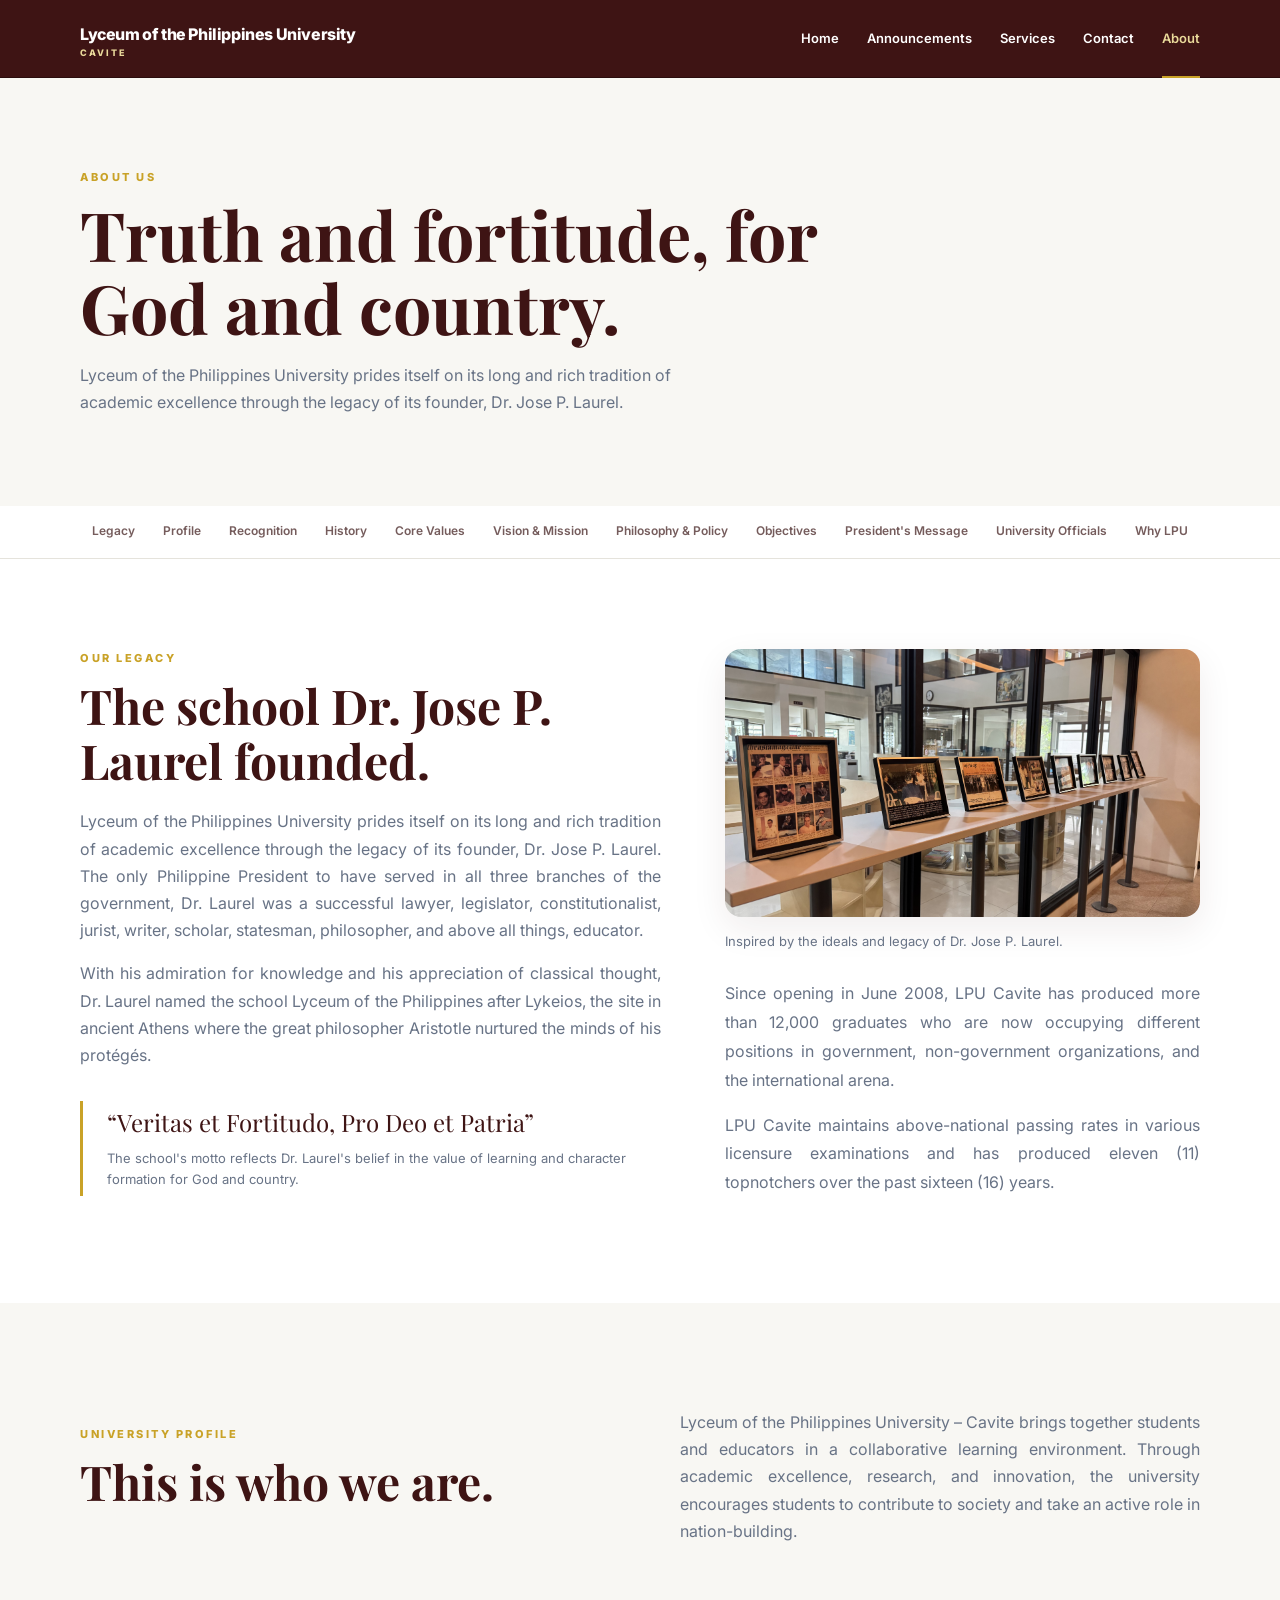
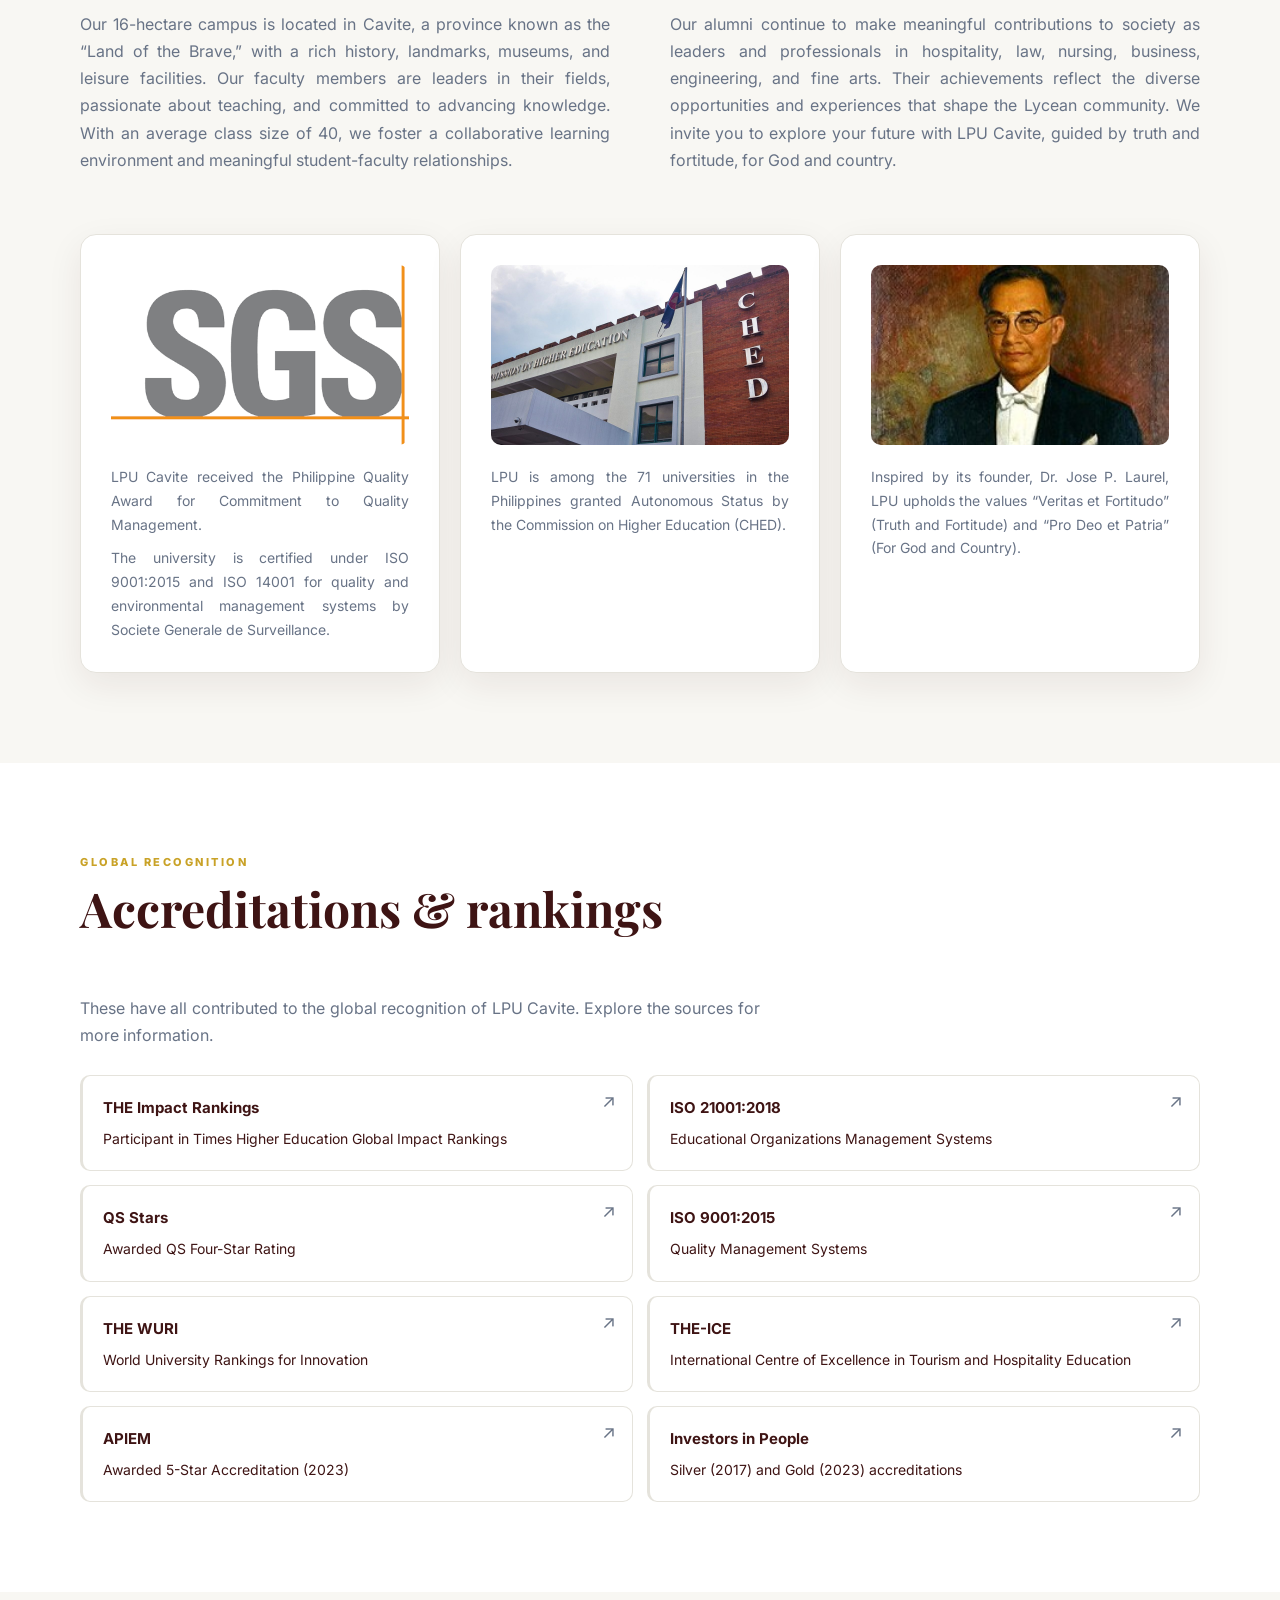
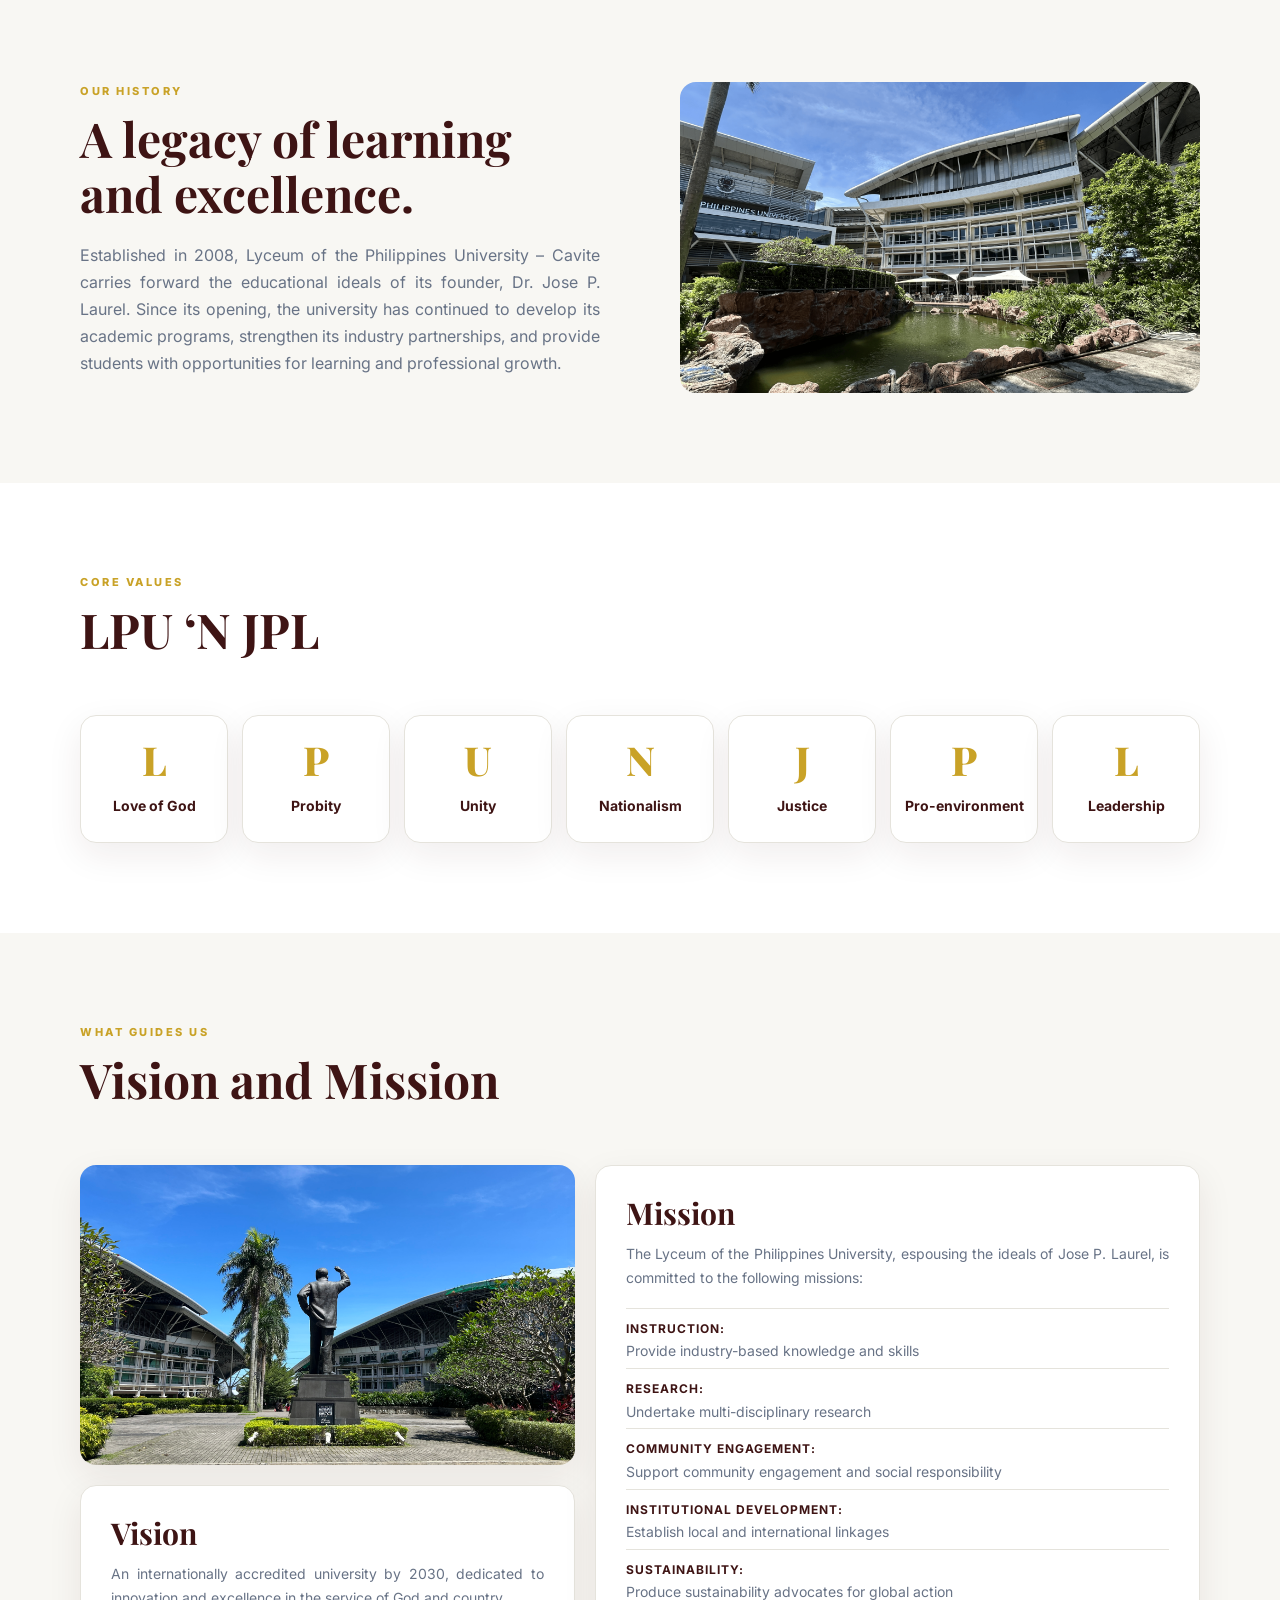
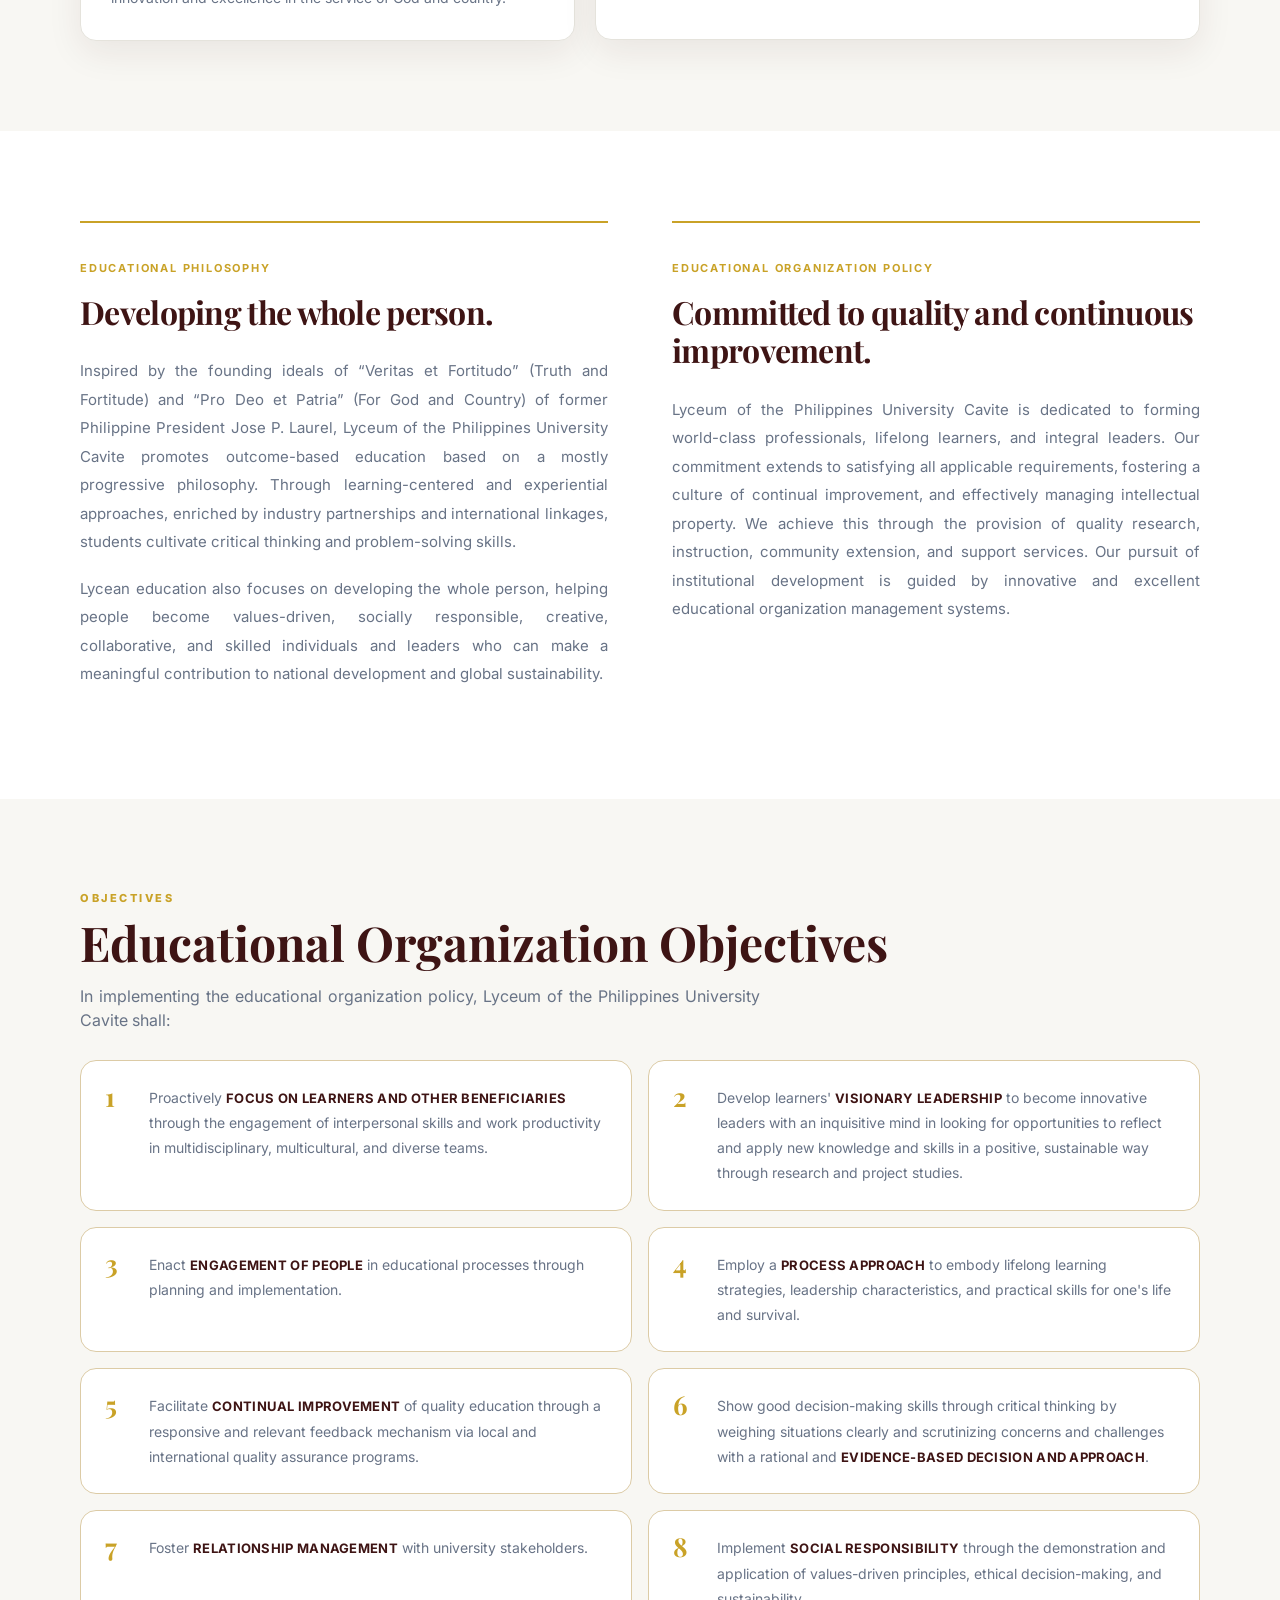
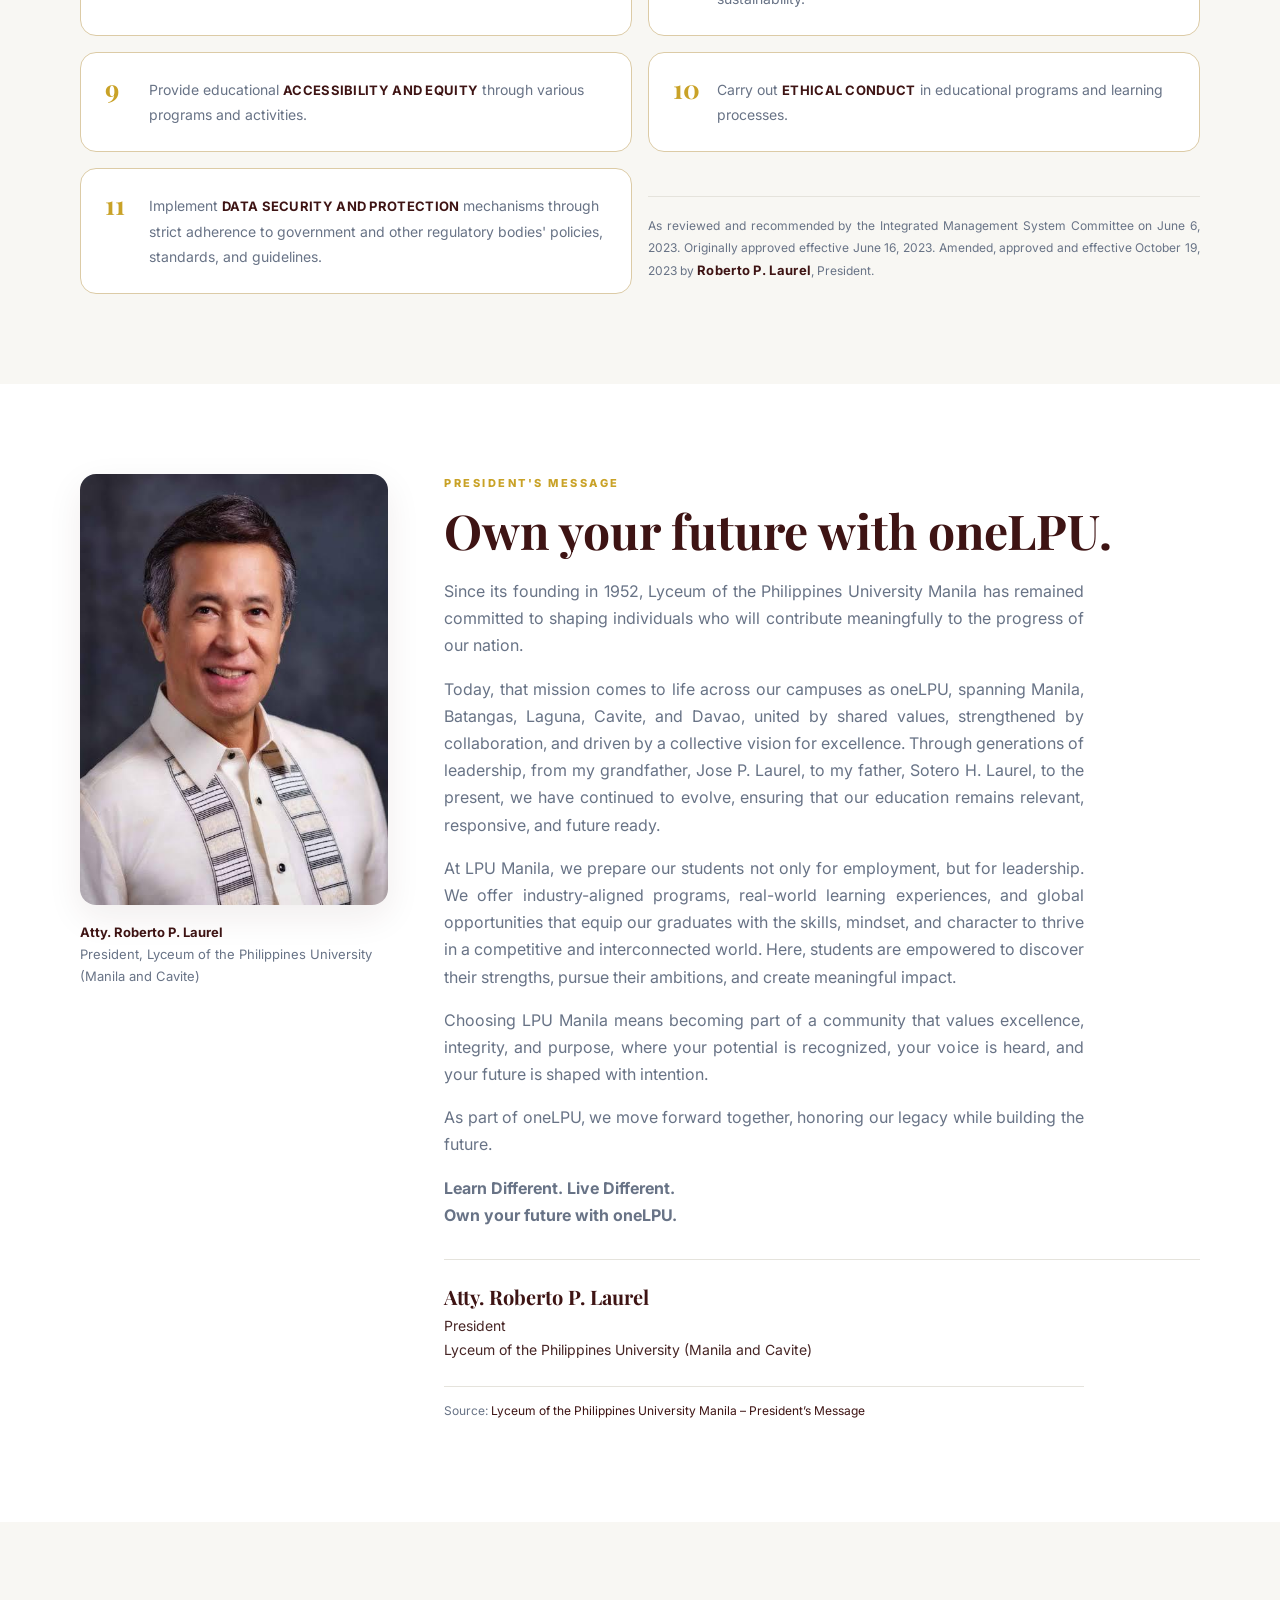
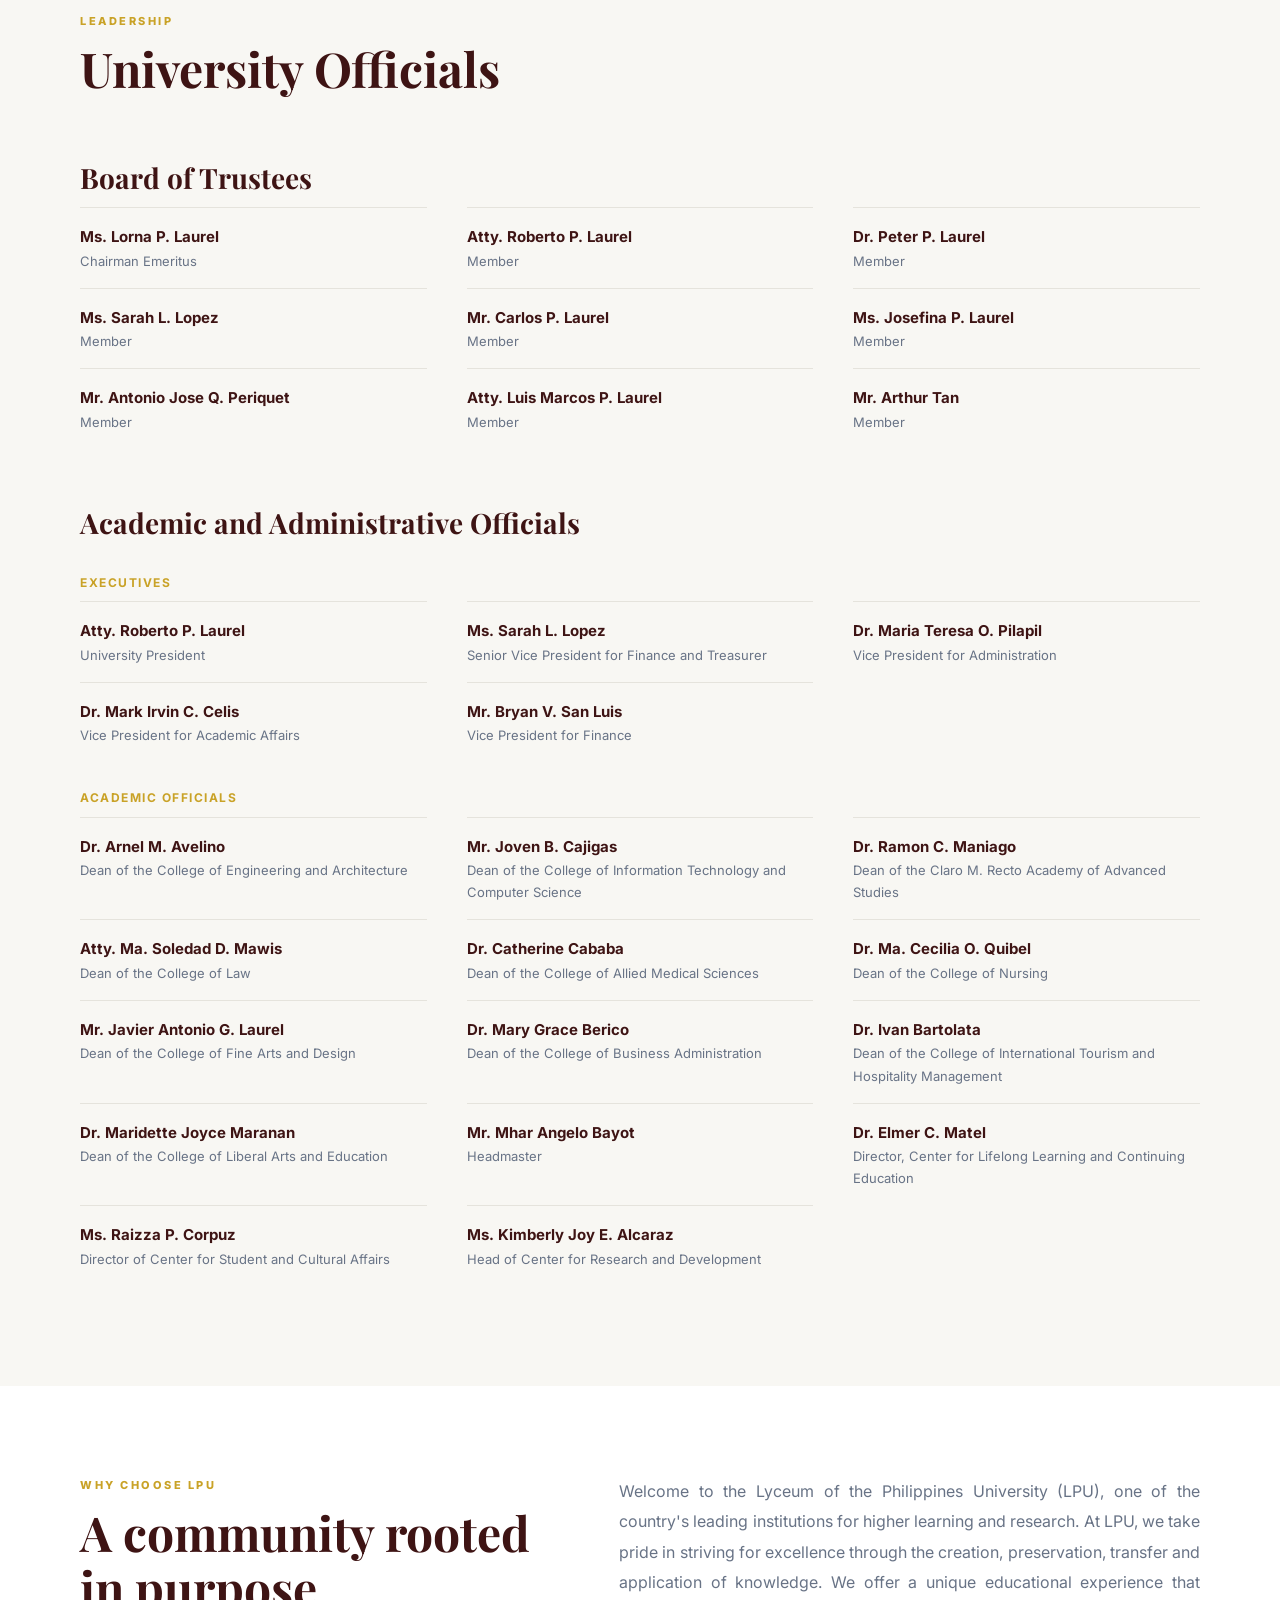
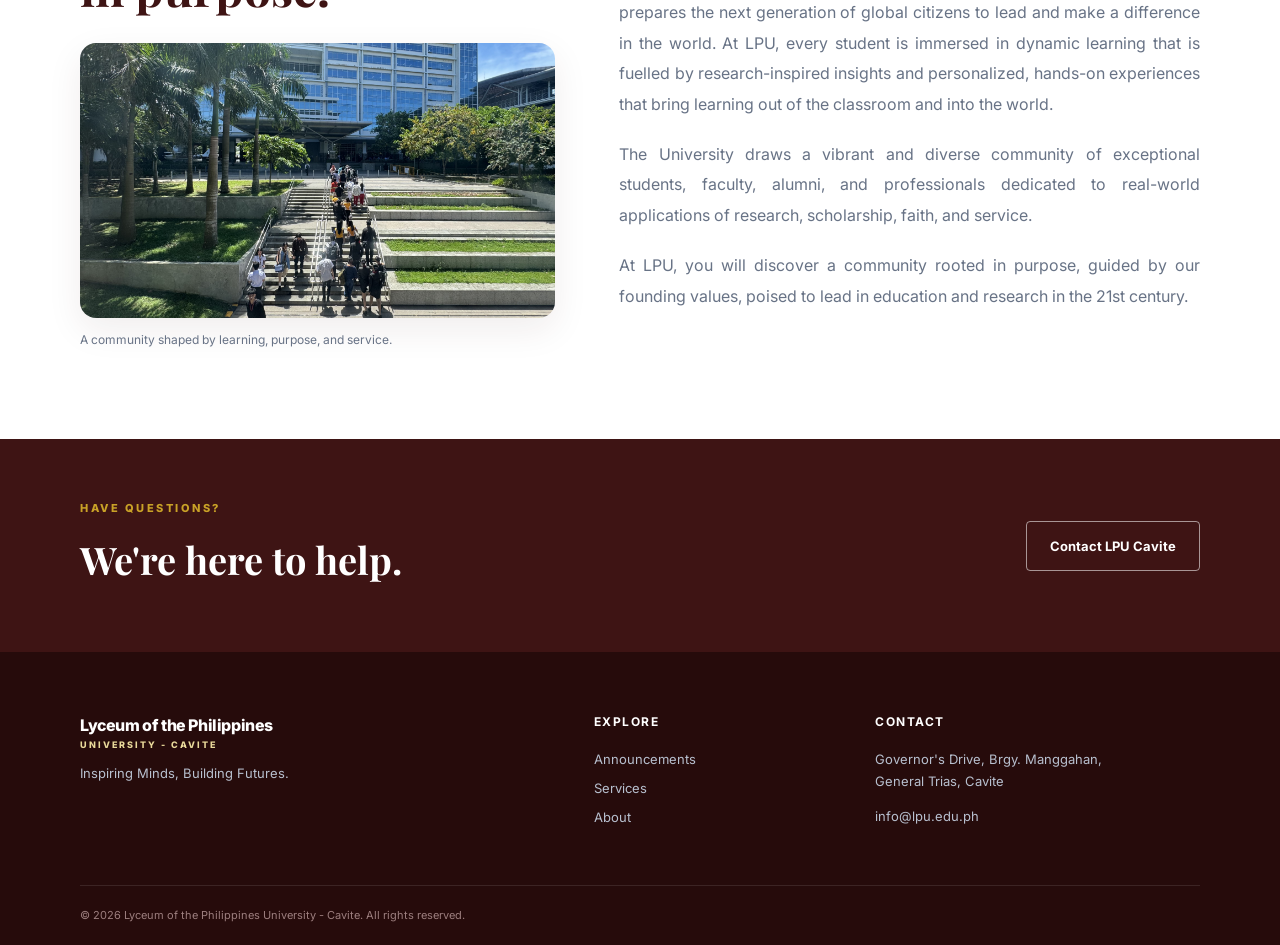
==== LPU_HCI_Website/about.html @ 05aa3df7 "Add LPU Cavite website files" ====
<!DOCTYPE html>
<html lang="en">
<head>
    <meta charset="UTF-8">
    <meta name="viewport" content="width=device-width, initial-scale=1.0">
    <title>About | Lyceum of the Philippines University - Cavite</title>
    <link rel="stylesheet" href="style.css">
</head>

<body class="about-page">
    <header class="site-header">
        <div class="container nav-wrap">
          <a class="logo" href="index.html">
            <span>Lyceum of the Philippines University <small>Cavite</small></span>
          </a>
        <nav>
            <a href="index.html">Home</a>
            <a href="announcements.html">Announcements</a>
            <a href="services.html">Services</a>
            <a href="contact.html">Contact</a>
            <a class="active" href="about.html">About</a>
        </nav>
        </div>
    </header>

    <main>

    <!-- page hero -->
    <section class="page-hero">
      <div class="container">
        <p class="eyebrow">ABOUT US</p>
        <h1>Truth and fortitude, for <span>God and country.</span></h1>
        <p>
          Lyceum of the Philippines University prides itself on its long and rich tradition of
          academic excellence through the legacy of its founder, Dr. Jose P. Laurel.
        </p>
      </div>
    </section>

    <!-- in-page navigation -->
    <nav class="about-subnav" aria-label="On this page">
      <div class="container">
        <a href="#legacy">Legacy</a>
        <a href="#profile">Profile</a>
        <a href="#recognition">Recognition</a>
        <a href="#history">History</a>
        <a href="#values">Core Values</a>
        <a href="#vision-mission">Vision &amp; Mission</a>
        <a href="#philosophy">Philosophy &amp; Policy</a>
        <a href="#objectives">Objectives</a>
        <a href="#president">President's Message</a>
        <a href="#officials">University Officials</a>
        <a href="#why-lpu">Why LPU</a>
      </div>
    </nav>

    <!-- legacy -->
    <section class="section" id="legacy">
      <div class="container legacy-layout">

        <div class="legacy-content">
          <p class="eyebrow">OUR LEGACY</p>
          <h2>The school Dr. Jose P. Laurel founded.</h2>

          <p>
            Lyceum of the Philippines University prides itself on its long and rich tradition
            of academic excellence through the legacy of its founder, Dr. Jose P. Laurel.
            The only Philippine President to have served in all three branches of the
            government, Dr. Laurel was a successful lawyer, legislator, constitutionalist,
            jurist, writer, scholar, statesman, philosopher, and above all things, educator.
          </p>

          <p>
            With his admiration for knowledge and his appreciation of classical thought,
            Dr. Laurel named the school Lyceum of the Philippines after Lykeios, the site
            in ancient Athens where the great philosopher Aristotle nurtured the minds
            of his protégés.
          </p>

          <blockquote class="motto">
            <p>&ldquo;Veritas et Fortitudo, Pro Deo et Patria&rdquo;</p>
            <footer>
              The school's motto reflects Dr. Laurel's belief in the value of learning
              and character formation for God and country.
            </footer>
          </blockquote>

        </div>

        <div class="legacy-sidebar">
          <figure class="legacy-photo">
            <img
              src="images/about-IMG_5671.jpg"
              alt="Framed achievements honoring Dr. Jose P. Laurel"
            >
            <figcaption>
              Inspired by the ideals and legacy of Dr. Jose P. Laurel.
            </figcaption>
          </figure>

          <div class="legacy-extra">
            <p>
              Since opening in June 2008, LPU Cavite has produced more than 12,000 graduates
              who are now occupying different positions in government, non-government
              organizations, and the international arena.
            </p>

            <p>
              LPU Cavite maintains above-national passing rates in various licensure
              examinations and has produced eleven (11) topnotchers over the past
              sixteen (16) years.
            </p>
          </div>
        </div>

      </div>
    </section>

    <!-- university profile -->
    <section class="section intro" id="profile">
      <div class="container">
        <div class="two-column">
          <div>
            <p class="eyebrow">UNIVERSITY PROFILE</p>
            <h2>This is who we are.</h2>
          </div>

          <div>
            <p>
              Lyceum of the Philippines University – Cavite brings together
              students and educators in a collaborative learning environment.
              Through academic excellence, research, and innovation, the
              university encourages students to contribute to society and
              take an active role in nation-building.
            </p>
          </div>
        </div>

        <div class="two-column profile-body">
          <p>
            Our 16-hectare campus is located in Cavite, a province known as the
            “Land of the Brave,” with a rich history, landmarks, museums, and
            leisure facilities. Our faculty members are leaders in their fields,
            passionate about teaching, and committed to advancing knowledge.
            With an average class size of 40, we foster a collaborative learning
            environment and meaningful student-faculty relationships.
          </p>

          <p>
            Our alumni continue to make meaningful contributions to society
            as leaders and professionals in hospitality, law, nursing, business,
            engineering, and fine arts. Their achievements reflect the diverse
            opportunities and experiences that shape the Lycean community.
            We invite you to explore your future with LPU Cavite, guided by
            truth and fortitude, for God and country.
          </p>
        </div>

        <div class="card-grid three highlight-grid">
          <figure class="value-card highlight-card">
            <img
              src="images/about-SGS.png"
              alt="Societe Generale de Surveillance"
            >
            <figcaption>
              <p>
                LPU Cavite received the Philippine Quality Award for Commitment
                to Quality Management.
              </p>
              <p>
                The university is certified under ISO 9001:2015 and ISO 14001
                for quality and environmental management systems by
                Societe Generale de Surveillance.
              </p>
            </figcaption>
          </figure>

          <figure class="value-card highlight-card">
            <img
              src="images/about-CHED-building.jpg"
              alt="Commission on Higher Education"
            >
            <figcaption>
              <p>
                LPU is among the 71 universities in the Philippines granted
                Autonomous Status by the Commission on Higher Education (CHED).
              </p>
            </figcaption>
          </figure>

          <figure class="value-card highlight-card">
            <img
              src="images/about-President JPL.jpg"
              alt="Dr. Jose P. Laurel, founder of LPU"
            >
            <figcaption>
              <p>
                Inspired by its founder, Dr. Jose P. Laurel, LPU upholds the
                values “Veritas et Fortitudo” (Truth and Fortitude) and
                “Pro Deo et Patria” (For God and Country).
              </p>
            </figcaption>
          </figure>
        </div>
      </div>
    </section>

    <!-- recognitions -->
    <section class="section soft-section" id="recognition">
      <div class="container">
        <div class="section-heading">
          <div>
            <p class="eyebrow">GLOBAL RECOGNITION</p>
            <h2>Accreditations &amp; rankings</h2>
          </div>
        </div>

        <p class="section-note">
          These have all contributed to the global recognition of LPU Cavite.
          Explore the sources for more information.
        </p>

        <ul class="recognition-list">
          <li>
            <a href="https://www.timeshighereducation.com/impactrankings"
              target="_blank" rel="noopener noreferrer">
              <strong>THE Impact Rankings</strong>
              <span>Participant in Times Higher Education Global Impact Rankings</span>
              <span class="recognition-icon" aria-hidden="true">↗</span>
            </a>
          </li>

          <li>
            <a href="https://cavite.lpu.edu.ph/about-us/awards-and-accreditations/"
              target="_blank" rel="noopener noreferrer">
              <strong>ISO 21001:2018</strong>
              <span>Educational Organizations Management Systems</span>
              <span class="recognition-icon" aria-hidden="true">↗</span>
            </a>
          </li>

          <li>
            <a href="https://www.topuniversities.com/universities/lyceum-philippines-university-manila-batangas-laguna-cavite-davao-campuses"
              target="_blank" rel="noopener noreferrer">
              <strong>QS Stars</strong>
              <span>Awarded QS Four-Star Rating</span>
              <span class="recognition-icon" aria-hidden="true">↗</span>
            </a>
          </li>

          <li>
            <a href="https://cavite.lpu.edu.ph/about-us/awards-and-accreditations/"
              target="_blank" rel="noopener noreferrer">
              <strong>ISO 9001:2015</strong>
              <span>Quality Management Systems</span>
              <span class="recognition-icon" aria-hidden="true">↗</span>
            </a>
          </li>

          <li>
            <a href="https://www.wuri.world/"
              target="_blank" rel="noopener noreferrer">
              <strong>THE WURI</strong>
              <span>World University Rankings for Innovation</span>
              <span class="recognition-icon" aria-hidden="true">↗</span>
            </a>
          </li>

          <li>
            <a href="https://the-ice.org/"
              target="_blank" rel="noopener noreferrer">
              <strong>THE-ICE</strong>
              <span>International Centre of Excellence in Tourism and Hospitality Education</span>
              <span class="recognition-icon" aria-hidden="true">↗</span>
            </a>
          </li>

          <li>
            <a href="https://www.apiem.org/"
              target="_blank" rel="noopener noreferrer">
              <strong>APIEM</strong>
              <span>Awarded 5-Star Accreditation (2023)</span>
              <span class="recognition-icon" aria-hidden="true">↗</span>
            </a>
          </li>

          <li>
            <a href="https://cavite.lpu.edu.ph/about-us/"
              target="_blank" rel="noopener noreferrer">
              <strong>Investors in People</strong>
              <span>Silver (2017) and Gold (2023) accreditations</span>
              <span class="recognition-icon" aria-hidden="true">↗</span>
            </a>
          </li>
        </ul>
      </div>
    </section>



    <!-- history -->
    <section class="section soft-section" id="history">
      <div class="container two-column history-layout">
        <div>
          <p class="eyebrow">OUR HISTORY</p>
          <h2>A legacy of learning and excellence.</h2>

          <p>
            Established in 2008, Lyceum of the Philippines University – Cavite
            carries forward the educational ideals of its founder, Dr. Jose P.
            Laurel. Since its opening, the university has continued to develop
            its academic programs, strengthen its industry partnerships, and
            provide students with opportunities for learning and professional
            growth.
          </p>
        </div>

        <div class="history-image">
          <img src="images/about-IMG_5545.png" alt="Lyceum of the Philippines University - Cavite campus building">
        </div>
      </div>
    </section>

  
    <!-- core values -->
    <section class="section" id="values">
      <div class="container">
        <div class="section-heading">
          <div>
            <p class="eyebrow">CORE VALUES</p>
            <h2>LPU &lsquo;N JPL</h2>
          </div>
        </div>
        <div class="values-grid">
          <article class="value-card"><div class="icon">L</div><h3>Love of God</h3></article>
          <article class="value-card"><div class="icon">P</div><h3>Probity</h3></article>
          <article class="value-card"><div class="icon">U</div><h3>Unity</h3></article>
          <article class="value-card"><div class="icon">N</div><h3>Nationalism</h3></article>
          <article class="value-card"><div class="icon">J</div><h3>Justice</h3></article>
          <article class="value-card"><div class="icon">P</div><h3>Pro-environment</h3></article>
          <article class="value-card"><div class="icon">L</div><h3>Leadership</h3></article>
        </div>
      </div>
    </section>

    <!-- vision and mission -->
    <section class="section soft-section" id="vision-mission">
      <div class="container">
        <div class="section-heading">
          <div>
            <p class="eyebrow">WHAT GUIDES US</p>
            <h2>Vision and Mission</h2>
          </div>
        </div>
        <div class="card-grid two">
          
          <!-- left column: vision -->
          <div class="vision-column">
            <div class="vision-image-wrap">
              <img src="images/about-IMG_5533.JPG" alt="LPU Cavite Campus">
            </div>
            <article class="large-service-card" id="vision">
              <h2>Vision</h2>
              <p>An internationally accredited university by 2030, dedicated to innovation and excellence in the service of God and country.</p>
            </article>
          </div>

          <!-- right column: mission -->
          <article class="large-service-card" id="mission">
            <h2>Mission</h2>
            <p>The Lyceum of the Philippines University, espousing the ideals of Jose P. Laurel, is committed to the following missions:</p>
            <ul class="mission-list">
              <li><strong>Instruction:</strong> Provide industry-based knowledge and skills</li>
              <li><strong>Research:</strong> Undertake multi-disciplinary research</li>
              <li><strong>Community Engagement:</strong> Support community engagement and social responsibility</li>
              <li><strong>Institutional Development:</strong> Establish local and international linkages</li>
              <li><strong>Sustainability:</strong> Produce sustainability advocates for global action</li>
            </ul>
          </article>

        </div>
      </div>
    </section>

    <!-- educational philosophy and policy -->
    <section class="section soft-section" id="philosophy">
      <div class="container">
        <div class="education-grid">

          <!-- Educational Philosophy -->
          <article class="education-block">
            <p class="eyebrow">EDUCATIONAL PHILOSOPHY</p>
            <h2>Developing the whole person.</h2>

            <div class="education-copy">
              <p>
                Inspired by the founding ideals of &ldquo;Veritas et Fortitudo&rdquo;
                (Truth and Fortitude) and &ldquo;Pro Deo et Patria&rdquo;
                (For God and Country) of former Philippine President Jose P.
                Laurel, Lyceum of the Philippines University Cavite promotes
                outcome-based education based on a mostly progressive philosophy.
                Through learning-centered and experiential approaches, enriched
                by industry partnerships and international linkages, students
                cultivate critical thinking and problem-solving skills.
              </p>

              <p>
                Lycean education also focuses on developing the whole person,
                helping people become values-driven, socially responsible,
                creative, collaborative, and skilled individuals and leaders
                who can make a meaningful contribution to national development
                and global sustainability.
              </p>
            </div>
          </article>

          <!-- Educational Organization Policy -->
          <article class="education-block">
            <p class="eyebrow">EDUCATIONAL ORGANIZATION POLICY</p>
            <h2>Committed to quality and continuous improvement.</h2>

            <div class="education-copy">
              <p>
                Lyceum of the Philippines University Cavite is dedicated to
                forming world-class professionals, lifelong learners, and
                integral leaders. Our commitment extends to satisfying all
                applicable requirements, fostering a culture of continual
                improvement, and effectively managing intellectual property.
                We achieve this through the provision of quality research,
                instruction, community extension, and support services.
                Our pursuit of institutional development is guided by
                innovative and excellent educational organization
                management systems.
              </p>
            </div>
          </article>

        </div>
      </div>
    </section>

    <!-- educational organization objectives -->
        <section class="section soft-section" id="objectives">
          <div class="container">
            <div class="section-heading">
              <div>
                <p class="eyebrow">OBJECTIVES</p>
                <h2>Educational Organization Objectives</h2>
              </div>
            </div>
            <p class="section-note">
              In implementing the educational organization policy, Lyceum of the Philippines University
              Cavite shall:
            </p>
            <ol class="objectives-list">
              <li>Proactively <strong>FOCUS ON LEARNERS AND OTHER BENEFICIARIES</strong> through the engagement of interpersonal skills and work productivity in multidisciplinary, multicultural, and diverse teams.</li>
              <li>Develop learners' <strong>VISIONARY LEADERSHIP</strong> to become innovative leaders with an inquisitive mind in looking for opportunities to reflect and apply new knowledge and skills in a positive, sustainable way through research and project studies.</li>
              <li>Enact <strong>ENGAGEMENT OF PEOPLE</strong> in educational processes through planning and implementation.</li>
              <li>Employ a <strong>PROCESS APPROACH</strong> to embody lifelong learning strategies, leadership characteristics, and practical skills for one's life and survival.</li>
              <li>Facilitate <strong>CONTINUAL IMPROVEMENT</strong> of quality education through a responsive and relevant feedback mechanism via local and international quality assurance programs.</li>
              <li>Show good decision-making skills through critical thinking by weighing situations clearly and scrutinizing concerns and challenges with a rational and <strong>EVIDENCE-BASED DECISION AND APPROACH</strong>.</li>
              <li>Foster <strong>RELATIONSHIP MANAGEMENT</strong> with university stakeholders.</li>
              <li>Implement <strong>SOCIAL RESPONSIBILITY</strong> through the demonstration and application of values-driven principles, ethical decision-making, and sustainability.</li>
              <li>Provide educational <strong>ACCESSIBILITY AND EQUITY</strong> through various programs and activities.</li>
              <li>Carry out <strong>ETHICAL CONDUCT</strong> in educational programs and learning processes.</li>
              <li>Implement <strong>DATA SECURITY AND PROTECTION</strong> mechanisms through strict adherence to government and other regulatory bodies' policies, standards, and guidelines.</li>
              
              <div class="objectives-bottom">
                <p class="policy-meta">
                  As reviewed and recommended by the Integrated Management System Committee on June 6, 2023.
                  Originally approved effective June 16, 2023. Amended, approved and effective October 19, 2023
                  by <strong>Roberto P. Laurel</strong>, President.
                </p>
              </div>
            </ol>
        </section>
        
    <!-- president's message -->
    <section class="section" id="president">
      <div class="container two-column about-layout">

        <figure class="president-photo">
          <img
            src="images/about-Atty RPL.jpg"
            alt="Atty. Roberto P. Laurel, President of Lyceum of the Philippines University Manila and Cavite"
            loading="lazy"
          >
          <figcaption>
            <strong>Atty. Roberto P. Laurel</strong>
            <br>
            President, Lyceum of the Philippines University (Manila and Cavite)
          </figcaption>
        </figure>

        <div class="president-message">
          <p class="eyebrow">PRESIDENT'S MESSAGE</p>
          <h2>Own your future with oneLPU.</h2>

          <p>Since its founding in 1952, Lyceum of the Philippines University Manila has remained committed to shaping individuals who will contribute meaningfully to the progress of our nation.</p>

          <p>Today, that mission comes to life across our campuses as oneLPU, spanning Manila, Batangas, Laguna, Cavite, and Davao, united by shared values, strengthened by collaboration, and driven by a collective vision for excellence. Through generations of leadership, from my grandfather, Jose P. Laurel, to my father, Sotero H. Laurel, to the present, we have continued to evolve, ensuring that our education remains relevant, responsive, and future ready.</p>

          <p>At LPU Manila, we prepare our students not only for employment, but for leadership. We offer industry-aligned programs, real-world learning experiences, and global opportunities that equip our graduates with the skills, mindset, and character to thrive in a competitive and interconnected world. Here, students are empowered to discover their strengths, pursue their ambitions, and create meaningful impact.</p>

          <p>Choosing LPU Manila means becoming part of a community that values excellence, integrity, and purpose, where your potential is recognized, your voice is heard, and your future is shaped with intention.</p>

          <p>As part of oneLPU, we move forward together, honoring our legacy while building the future.</p>

          <p><strong>Learn Different. Live Different.</strong><br>
          <strong>Own your future with oneLPU.</strong></p>

          <div class="signature">
            <strong>Atty. Roberto P. Laurel</strong>
            <br>
            President
            <br>
            Lyceum of the Philippines University (Manila and Cavite)
          </div>

          <p class="source-note">
            Source:
            <a
              href="https://manila.lpu.edu.ph/about-lpu/presidents-message/"
              target="_blank"
              rel="noopener noreferrer"
            >
              Lyceum of the Philippines University Manila – President’s Message
            </a>
          </p>
        </div>

      </div>
    </section>
 
    <!-- university officials -->
    <section class="section soft-section" id="officials">
      <div class="container">
        <div class="section-heading">
          <div>
            <p class="eyebrow">LEADERSHIP</p>
            <h2>University Officials</h2>
          </div>
        </div>
 
        <h3 class="subheading">Board of Trustees</h3>
        <ul class="official-grid">
          <li><strong>Ms. Lorna P. Laurel</strong><span>Chairman Emeritus</span></li>
          <li><strong>Atty. Roberto P. Laurel</strong><span>Member</span></li>
          <li><strong>Dr. Peter P. Laurel</strong><span>Member</span></li>
          <li><strong>Ms. Sarah L. Lopez</strong><span>Member</span></li>
          <li><strong>Mr. Carlos P. Laurel</strong><span>Member</span></li>
          <li><strong>Ms. Josefina P. Laurel</strong><span>Member</span></li>
          <li><strong>Mr. Antonio Jose Q. Periquet</strong><span>Member</span></li>
          <li><strong>Atty. Luis Marcos P. Laurel</strong><span>Member</span></li>
          <li><strong>Mr. Arthur Tan</strong><span>Member</span></li>
        </ul>
 
        <h3 class="subheading">Academic and Administrative Officials</h3>
        <h4 class="subheading-small">Executives</h4>
        <ul class="official-grid">
          <li><strong>Atty. Roberto P. Laurel</strong><span>University President</span></li>
          <li><strong>Ms. Sarah L. Lopez</strong><span>Senior Vice President for Finance and Treasurer</span></li>
          <li><strong>Dr. Maria Teresa O. Pilapil</strong><span>Vice President for Administration</span></li>
          <li><strong>Dr. Mark Irvin C. Celis</strong><span>Vice President for Academic Affairs</span></li>
          <li><strong>Mr. Bryan V. San Luis</strong><span>Vice President for Finance</span></li>
        </ul>
 
        <h4 class="subheading-small">Academic Officials</h4>
        <ul class="official-grid">
          <li><strong>Dr. Arnel M. Avelino</strong><span>Dean of the College of Engineering and Architecture</span></li>
          <li><strong>Mr. Joven B. Cajigas</strong><span>Dean of the College of Information Technology and Computer Science</span></li>
          <li><strong>Dr. Ramon C. Maniago</strong><span>Dean of the Claro M. Recto Academy of Advanced Studies</span></li>
          <li><strong>Atty. Ma. Soledad D. Mawis</strong><span>Dean of the College of Law</span></li>
          <li><strong>Dr. Catherine Cababa</strong><span>Dean of the College of Allied Medical Sciences</span></li>
          <li><strong>Dr. Ma. Cecilia O. Quibel</strong><span>Dean of the College of Nursing</span></li>
          <li><strong>Mr. Javier Antonio G. Laurel</strong><span>Dean of the College of Fine Arts and Design</span></li>
          <li><strong>Dr. Mary Grace Berico</strong><span>Dean of the College of Business Administration</span></li>
          <li><strong>Dr. Ivan Bartolata</strong><span>Dean of the College of International Tourism and Hospitality Management</span></li>
          <li><strong>Dr. Maridette Joyce Maranan</strong><span>Dean of the College of Liberal Arts and Education</span></li>
          <li><strong>Mr. Mhar Angelo Bayot</strong><span>Headmaster</span></li>
          <li><strong>Dr. Elmer C. Matel</strong><span>Director, Center for Lifelong Learning and Continuing Education</span></li>
          <li><strong>Ms. Raizza P. Corpuz</strong><span>Director of Center for Student and Cultural Affairs</span></li>
          <li><strong>Ms. Kimberly Joy E. Alcaraz</strong><span>Head of Center for Research and Development</span></li>
        </ul>
      </div>
    </section>

    <!-- why choose lpu -->
    <section class="section intro" id="why-lpu">
      <div class="container why-lpu-layout">

        <div class="why-lpu-visual">
          <p class="eyebrow">WHY CHOOSE LPU</p>
          <h2>A community rooted in purpose.</h2>

          <figure class="why-lpu-photo">
            <img
              src="images/about-IMG_5658.jpg"
              alt="Lyceum of the Philippines University Cavite campus"
              loading="lazy"
            >
            <figcaption>
              A community shaped by learning, purpose, and service.
            </figcaption>
          </figure>
        </div>

        <div class="why-lpu-content">
          <p>
            Welcome to the Lyceum of the Philippines University (LPU), one of the country's leading
            institutions for higher learning and research. At LPU, we take pride in striving for
            excellence through the creation, preservation, transfer and application of knowledge. We
            offer a unique educational experience that prepares the next generation of global citizens
            to lead and make a difference in the world. At LPU, every student is immersed in dynamic
            learning that is fuelled by research-inspired insights and personalized, hands-on
            experiences that bring learning out of the classroom and into the world.
          </p>

          <p>
            The University draws a vibrant and diverse community of exceptional students, faculty,
            alumni, and professionals dedicated to real-world applications of research, scholarship,
            faith, and service.
          </p>

          <p>
            At LPU, you will discover a community rooted in purpose, guided by our founding values,
            poised to lead in education and research in the 21st century.
          </p>
        </div>

      </div>
    </section>
 
    <!-- cta -->
    <section class="cta">
      <div class="container cta-inner">
        <div>
          <p class="eyebrow">HAVE QUESTIONS?</p>
          <h2>We're here to help.</h2>
        </div>
        <a class="btn btn-outline" href="contact.html">Contact LPU Cavite</a>
      </div>
    </section>
  </main>
 
  <footer class="footer">
    <div class="container footer-grid"><div>
      <a class="logo footer-logo" href="index.html">
        <span>Lyceum of the Philippines <small>University - Cavite</small></span>
      </a>
      <p>
        Inspiring Minds, Building Futures.
      </p>
    </div>
    <div>
      <h4>Explore</h4>
      <a href="announcements.html">Announcements</a>
      <a href="services.html">Services</a>
      <a href="about.html">About</a>
    </div>
    <div>
      <h4>Contact</h4>
      <p>
        Governor's Drive, Brgy. Manggahan,
        <br> General Trias, Cavite
      </p>
      <p>info@lpu.edu.ph</p>
    </div>
    </div>
    <div class="container copyright">
      © 2026 Lyceum of the Philippines
      University - Cavite. All rights reserved.
    </div>
  </footer>
</body>
</html>
---- LPU_HCI_Website/style.css ----
@import url('https://fonts.googleapis.com/css2?family=Inter:wght@400;500;600;700;800&family=Playfair+Display:wght@600;700&display=swap');

:root{
    --navy:#3e1414;
    --navy2:#2b0d0d;
    --gold:#c9a227;
    --gold-light:#e9d99a;
    --ivory:#f8f7f3;
    --white:#fff;
    --text:#472525;
    --muted:#687386;
    --line:#e5e3dc;
    --shadow:0 12px 35px rgba(61, 20, 20, 0.08);
    --radius:16px
}
*{
    box-sizing:border-box
}
html{
    scroll-behavior:smooth
}
body{
    margin:0;
    font-family:Inter,Arial,sans-serif;
    color:var(--text);
    background:var(--white);
    line-height:1.7
}
a{
    text-decoration:none;
    color:inherit
}
.container{
    width:min(1120px,calc(100% - 40px));
    margin:auto
}

.site-header{
    height:78px;
    background:var(--navy);
    border-bottom:1px solid var(--navy2);
    display:flex;
    align-items:center;
    position:sticky;
    top:0;
    z-index:20
}
.nav-wrap{
    display:flex;
    align-items:center;
    justify-content:space-between;
    gap:30px
}
.logo{
    display:flex;
    align-items:center;
    gap:11px;
    font-weight:800;
    color:var(--white);
    letter-spacing:-.4px
}
.logo small{
    display:block;
    font-size:9px;
    letter-spacing:2px;
    text-transform:uppercase;
    color: #e9d99a;line-height:1
}

.logo-mark{
    width:40px;
    height:40px;
    border:2px solid var(--gold);
    display:grid;
    place-items:center;
    font-family:Georgia,serif;
    font-size:13px;
    color:var(--navy)
}

nav{
    display:flex;
    gap:28px
}
nav a{
    font-size:13px;
    font-weight:600;
    color:var(--white);
    padding:27px 0;
    border-bottom:2px solid transparent
}
nav a:hover,nav a.active{
    color:var(--gold-light);
    border-bottom-color:var(--gold)
}

.hero{
    min-height:650px;
    position:relative;
    display:flex;
    align-items:center;
    overflow:hidden;
    background:var(--navy)
}
.hero-image {
    position: absolute;
    inset: 0;
    width: 100%;
    height: 100%;
    overflow: hidden;
}
.hero-image img {
    width: 100%;
    height: 100%;
    object-fit: cover;
    object-position: center;
    display: block;
}
.hero-image:after{
    position:absolute;
    inset:0;
    display:grid;
    place-items:center;
    color:rgba(255,255,255,.2);
    font-size:12px;
    letter-spacing:4px
}
.hero-overlay{
    position:absolute;
    inset:0;
    background:
    linear-gradient
    (90deg,rgba(43, 13, 13, 0.92) 
        0%,rgba(43, 13, 13, 0.72) 
        48%,rgba(43, 13, 13, 0.2) 
        100%)
}

.hero-content {
    position: relative;
    padding: 90px 0;
}

.eyebrow {
    font-size: 11px;
    letter-spacing: 2.5px;
    font-weight: 800;
    color: var(--gold);
    margin: 0 0 10px;
}

.hero h1 {
    font-family: 'Playfair Display', Georgia, serif;
    font-size: clamp(44px, 6vw, 76px);
    line-height: 1.06;
    margin: 0 0 22px;
    max-width: 780px;
}

.hero h1 .welcome-text {
    color: #e9d99a;
    font-weight: 400;
}

.hero h1 .university-name {
    color: #fff;
    font-weight: 700;
}


.hero p:not(.eyebrow) {
    max-width: 590px;
    font-size: 18px;
    color: #e9d99a;
    margin-bottom: 32px;
}

.btn{
    display:inline-block;
    border:0;
    padding:13px 23px;
    border-radius:4px;
    font-size:13px;
    font-weight:700;
    cursor:pointer;
    transition:.2s
}
.btn-gold{
    background:var(--gold);
    color:var(--navy)
}
.btn-gold:hover{
    background:#dfbf4d;
    transform:translateY(-2px)
}
.btn-navy{
    background:var(--navy);
    color:#fff
}
.btn-navy:hover{
    background:var(--navy2)
}
.btn-outline{
    border:1px solid rgba(255,255,255,.55);
    color:#fff
}
.btn-outline:hover{
    background:#fff;
    color:var(--navy)
}
.section{
    padding:90px 0
}
.soft-section{
    background:var(--ivory)
}
.two-column{
    display:grid;
    grid-template-columns:1fr 1fr;
    gap:80px;
    align-items:center
}
.intro h2,.section h2{
    font-family:'Playfair Display',Georgia,serif;
    font-size:clamp(32px,4vw,48px);
    line-height:1.15;color:var(--navy);
    margin:0 0 20px
}
.intro p:not(.eyebrow){
    color:var(--muted)
}
.text-link{
    font-size:13px;
    font-weight:800;
    color:var(--navy);
    display:inline-block;
    margin-top:12px
}
.text-link:hover{
    color:var(--gold)
}
.section-heading{
    display:flex;
    align-items:end;
    justify-content:space-between;
    gap:20px;
    margin-bottom:38px
}
.section-heading .text-link{
    margin:0
}
.card-grid{
    display:grid;
    gap:20px
}
.card-grid.four{
    grid-template-columns:repeat(4,1fr)
}
.card-grid.three{
    grid-template-columns:repeat(3,1fr)
}
.card-grid.two{
    grid-template-columns:repeat(2,1fr)
}
.service-card,.value-card,.large-service-card{
    background:#fff;
    border:1px solid var(--line);
    padding:30px;
    box-shadow:var(--shadow);
    border-radius:var(--radius)
}
.service-card{
    min-height:255px
}
.icon,.service-number{
    font-size:12px;
    font-weight:800;
    color:var(--gold);
    letter-spacing:1px;
    margin-bottom:25px
}
.service-card h3,.value-card h3{
    font-size:18px;
    color:var(--navy);
    margin:0 0 10px
}
.service-card p,.value-card p,.large-service-card p{
    font-size:14px;
    color:var(--muted);
    margin:0
}
.announcement-grid{
    display:grid;
    grid-template-columns:repeat(3,1fr);
    gap:20px
}
.announcement-card{
    display:flex;
    gap:20px;
    background:#fff;
    border:1px solid var(--line);
    padding:25px;
    box-shadow:var(--shadow);
    border-radius:var(--radius)
}
.date-badge{
    width:58px;
    height:66px;
    min-width:58px;
    background:var(--gold);
    color:var(--navy);
    display:flex;
    flex-direction:column;
    align-items:center;
    justify-content:center;
    border-radius:7px
}
.date-badge strong{
    font-size:23px;
    line-height:1
}
.date-badge span{
    font-size:9px;
    font-weight:800;
    letter-spacing:1px
}
.tag{
    font-size:9px;
    letter-spacing:1.5px;
    font-weight:800;
    color:var(--gold);
    margin:0 0 7px
}
.announcement-card h3,.announcement-card h2{
    font-family:Inter,sans-serif;
    font-size:16px;
    line-height:1.35;
    margin:0 0 9px;
    color:var(--navy)
}
.announcement-card p:not(.tag){
    font-size:13px;
    color:var(--muted);
    margin:0
}
.cta{
    background:var(--navy);
    color:#fff;
    padding:60px 0
}
.cta-inner{
    display:flex;
    align-items:center;
    justify-content:space-between;
    gap:30px
}
.cta h2{
    color:#fff;
    font-family:'Playfair Display',Georgia,serif;
    font-size:38px;
    margin:0
}
.footer{
    background:#260b0b;
    color:#b8c0cf;
    padding:60px 0 0
}
.footer-grid{
    display:grid;
    grid-template-columns:2fr 1fr 1.4fr;
    gap:50px;
    padding-bottom:45px
}
.footer-logo{
    color:#fff
}
.footer h4{
    color:#fff;
    font-size:12px;
    text-transform:uppercase;
    letter-spacing:1.5px;
    margin:0 0 15px
}
.footer a:not(.logo){
    display:block;
    font-size:13px;
    margin:7px 0;
    color:#b8c0cf
}
.footer p{
    font-size:13px
}
.copyright{
    border-top:1px solid rgba(255,255,255,.1);
    padding:20px 0;
    font-size:11px;
    color:#9c7e7e
}
.page-hero{
    background:var(--ivory);
    padding:90px 0
}
.page-hero h1{
    font-family:'Playfair Display',Georgia,serif;
    font-size:clamp(42px,6vw,68px);
    line-height:1.08;
    color:var(--navy);
    max-width:800px;
    margin:0 0 18px
}
.page-hero p:not(.eyebrow){
    max-width:650px;
    color:var(--muted);
    margin:0
}
.about-layout{
    align-items:stretch
}
.photo-placeholder{
    min-height:440px;
    background:#e9e7df url('images/about-campus.jpg') center/cover;
    border-radius:var(--radius);
    display:flex;
    flex-direction:column;
    align-items:center;
    justify-content:center;
    color:#777;
    text-align:center;
    letter-spacing:2px
}
.photo-placeholder small{
    letter-spacing:0;
    font-size:12px;
    margin-top:5px
}
.large-service-card{
    min-height:280px
}
.large-service-card h2{
    font-family:'Playfair Display',Georgia,serif;
    font-size:30px;
    margin:0 0 12px
}
.service-number{
    font-size:14px
}
.info-banner{
    background:#fff;
    border:1px solid var(--line);
    box-shadow:var(--shadow);
    border-radius:var(--radius);
    padding:40px;
    display:flex;
    align-items:center;
    justify-content:space-between;
    gap:30px
}
.info-banner h2{
    font-size:32px;
    margin-bottom:8px
}
.info-banner p:not(.eyebrow){
    color:var(--muted);
    margin:0
}
.announcement-list{
    display:grid;
    gap:20px
}
.announcement-list .announcement-card{
    padding:35px
}
.announcement-list .announcement-card h2{
    font-size:25px
}
.contact-grid{
    display:grid;
    grid-template-columns:1fr 1fr;
    gap:90px
}
.contact-item{
    border-top:1px solid var(--line);
    padding:18px 0
}
.contact-item strong{
    font-size:13px;
    color:var(--navy)
}
.contact-item p{
    font-size:13px;
    color:var(--muted);
    margin:4px 0 0
}
.contact-form{
    background:#fff;
    border:1px solid var(--line);
    padding:35px;
    box-shadow:var(--shadow);
    border-radius:var(--radius)
}
.contact-form h2{
    font-family:'Playfair Display',Georgia,serif;
    font-size:30px;
    margin-bottom:25px
}
.contact-form label{
    display:block;
    font-size:12px;
    font-weight:700;
    color:var(--navy);
    margin:14px 0 7px
}
.contact-form input,.contact-form textarea{
    width:100%;
    border:1px solid #d9d8d2;
    border-radius:5px;
    padding:12px 13px;
    font:inherit;
    font-size:13px;
    outline:none;
    background:#fcfcfa
}
.contact-form input:focus,.contact-form textarea:focus{
    border-color:var(--gold)
}
.contact-form .btn{
    margin-top:20px
}
.form-note{
    font-size:10px!important;
    color:#8a919d!important;
    margin-top:14px!important}
@media(max-width:900px){nav{gap:15px}
.card-grid.four{
    grid-template-columns:repeat(2,1fr)
}
.announcement-grid{
    grid-template-columns:1fr
}
.two-column,.contact-grid{
    grid-template-columns:1fr;
    gap:45px
}
.footer-grid{
    grid-template-columns:1fr 1fr
}
.hero{min-height:600px}}
@media(max-width:650px){
    .site-header{
        height:auto;padding:14px 0
    }
    .nav-wrap{
        align-items:flex-start;
        flex-direction:column
    }
    .logo{
        font-size:14px
    }
    nav{
        width:100%;
        overflow-x:auto;
        gap:20px
    }
    nav a{
        padding:6px 0;
        white-space:nowrap
    }
    .hero-content{
        padding:70px 0
    }
    .hero h1{
        font-size:45px
    }
    .section{
        padding:65px 0
    }
    .card-grid.four,.card-grid.three,.card-grid.two{
        grid-template-columns:1fr
    }
    .section-heading,.cta-inner,.info-banner{
        align-items:flex-start;
        flex-direction:column
    }
    .page-hero{
        padding:65px 0
    }
    .page-hero h1{
        font-size:45px
    }
    .footer-grid{
        grid-template-columns:1fr
    }
    .contact-grid{
        gap:35px
    }
    .contact-form{
        padding:25px
    }
}


/* -- about page styles -- */
.about-page section[id]{
    scroll-margin-top:130px
}
.about-page .section p:not(.eyebrow):not(.tag){
    color:var(--muted);
    text-align:justify;
}
.about-page .cta p:not(.eyebrow){
    color:#fff
}

/* in page nav */

.about-subnav{
    position:sticky;
    top:78px;
    z-index:15;
    background:#fff;
    border-bottom:1px solid var(--line)
}

.about-subnav .container{
    display:flex;
    justify-content:center;
    gap:28px;
    overflow-x:auto
}

.about-subnav a{
    font-size:12px;
    font-weight:600;
    color:#755c5c;
    padding:15px 0;
    white-space:nowrap;
    border-bottom:2px solid transparent
}

.about-subnav a:hover{
    color:var(--gold);
    border-bottom-color:var(--gold)
}

/* active section */
body:has(#legacy:target) .about-subnav a[href="#legacy"],
body:has(#profile:target) .about-subnav a[href="#profile"],
body:has(#recognition:target) .about-subnav a[href="#recognition"],
body:has(#history:target) .about-subnav a[href="#history"],
body:has(#vision-mission:target) .about-subnav a[href="#vision-mission"],
body:has(#values:target) .about-subnav a[href="#values"],
body:has(#philosophy:target) .about-subnav a[href="#philosophy"],
body:has(#policy:target) .about-subnav a[href="#policy"],
body:has(#objectives:target) .about-subnav a[href="#objectives"],
body:has(#president:target) .about-subnav a[href="#president"],
body:has(#officials:target) .about-subnav a[href="#officials"],
body:has(#why-lpu:target) .about-subnav a[href="#why-lpu"] {
    color: var(--gold);
    border-bottom-color: var(--gold);
}

/* legacy and motto */
.motto {
    margin: 32px 0 0;
    padding: 6px 0 6px 24px;
    border-left: 3px solid var(--gold);
}

.motto p {
    font-family: 'Playfair Display', Georgia, serif;
    font-size: 24px;
    line-height: 1.3;
    color: var(--navy) !important;
    margin: 0 0 10px;
}

.motto footer {
    font-size: 13px;
    line-height: 1.6;
    color: var(--muted);
}


/* legacy layout */
.legacy-layout {
    display: grid;
    grid-template-columns: 1.1fr 0.9fr;
    gap: 64px;
    align-items: start;
}

.legacy-content,
.legacy-sidebar {
    min-width: 0;
}


/* legacy photo */
.legacy-photo {
    margin: 0;
    position: static;
    top: 140px;
}

.legacy-photo img {
    display: block;
    width: 100%;
    height: auto;
    border-radius: var(--radius);
    box-shadow: var(--shadow);
}

.legacy-photo figcaption {
    margin-top: 14px;
    font-size: 13px;
    line-height: 1.6;
    color: var(--muted);
}

.legacy-extra {
    margin-top: 28px;
}

.legacy-extra p {
    line-height: 1.8;
}


@media (max-width: 768px) {
    .legacy-layout {
        grid-template-columns: 1fr;
        gap: 32px;
    }

    .legacy-sidebar {
        max-width: 560px;
    }

    .legacy-photo {
        position: static;
    }

    .legacy-photo img {
        width: 100%;
        height: auto;
    }

    .legacy-extra {
        margin-top: 24px;
    }
}

/* university profile */
.profile-body{
    margin-top:50px;
    gap:60px;
    align-items:start
}
.profile-body p{
    margin:0
}
.highlight-grid{
    margin-top:60px
}
.highlight-card{
    margin:0
}
.highlight-card img{
    display:block;
    width:100%;
    height:180px;
    object-fit:cover;
    border-radius:10px;
    margin-bottom:20px
}
.highlight-card figcaption p{
    font-size:14px;
    margin:0 0 10px
}
.highlight-card figcaption p:last-child{
    margin:0
}

/* recognition */
.section-note {
  max-width: 680px;
  margin: 0 0 26px;
}

.recognition-list {
  list-style: none;
  margin: 0;
  padding: 0;
  display: grid;
  grid-template-columns: repeat(2, minmax(0, 1fr));
  gap: 14px;
}

.recognition-list li {
  border: 1px solid var(--line);
  border-left: 3px solid var(--line);
  border-radius: 10px;
  overflow: hidden;
  background: #fff;
  transition: transform 0.2s ease, box-shadow 0.2s ease,
              border-color 0.2s ease;
}

.recognition-list li:hover {
  transform: translateY(-3px);
  box-shadow: var(--shadow);
  border-left-color: var(--gold);
}

.recognition-list li a {
  position: relative;
  display: flex;
  flex-direction: column;
  gap: 8px;
  height: 100%;
  padding: 20px;
  padding-right: 44px;
  color: var(--navy);
  text-decoration: none;
  font-size: 14px;
  line-height: 1.6;
}

.recognition-list li a strong {
  font-size: 15px;
  font-weight: 700;
}

.recognition-list li a > span:not(.recognition-icon) {
  font-weight: 400;
}

.recognition-icon {
  position: absolute;
  top: 16px;
  right: 16px;
  color: var(--muted);
  font-size: 18px;
  line-height: 1;
  transition: color 0.2s ease, transform 0.2s ease;
}

.recognition-list li:hover .recognition-icon {
  color: var(--gold);
  transform: translate(2px, -2px);
}

.recognition-list li a:focus-visible {
  outline: 2px solid var(--gold);
  outline-offset: -4px;
  border-radius: 10px;
}

@media (max-width: 768px) {
  .recognition-list {
    grid-template-columns: 1fr;
  }
}

/* history */
.history-image {
    height: 100%;
    min-height: 280px;
    border-radius: var(--radius);
    overflow: hidden;
}

.history-image img {
    width: 100%;
    height: 100%;
    min-height: 280px;
    object-fit: cover;
    display: block;
}

@media (max-width: 768px) {
    .history-image {
        min-height: 220px;
    }

    .history-image img {
        min-height: 220px;
    }
}

/* core values */
.values-grid{
    display:grid;
    grid-template-columns:repeat(7,1fr);
    gap:14px
}
.values-grid .value-card{
    padding:24px 12px;
    text-align:center
}
.values-grid .icon{
    font-family:'Playfair Display',Georgia,serif;
    font-size:40px;
    line-height:1;
    letter-spacing:0;
    margin-bottom:14px
}
.values-grid .value-card h3{
    font-size:14px;
    margin:0
}
 
/* vision mission */
#vision-mission .card-grid.two {
    grid-template-columns: 0.9fr 1.1fr;
    align-items: start;
}

.vision-column {
    display: flex;
    flex-direction: column;
    gap: 20px; 
}

.vision-column img,
.vision-image-wrap img {
    display: block;
    width: 100%;
    height: 300px; 
    object-fit: cover;
    border-radius: var(--radius);
    box-shadow: var(--shadow);
}

#vision-mission .large-service-card {
    height: fit-content;
    min-height: 0;
    align-self: start;
}

.mission-list {
    list-style: none;
    margin: 18px 0 0;
    padding: 0;
}

.mission-list li {
    font-size: 14px;
    color: var(--muted);
    padding: 10px 0 5px;
    border-top: 1px solid var(--line);
}

.mission-list strong {
    display: block;
    font-size: 12px;
    letter-spacing: 1px;
    text-transform: uppercase;
    color: var(--navy);
}

/* educational philosophy and policy */
.education-grid {
    display: grid;
    grid-template-columns: repeat(2, minmax(0, 1fr));
    gap: 64px;
    align-items: start;
}

.education-block {
    position: relative;
    padding: 36px 0 20px;
    border-top: 2px solid var(--gold);
}

.education-number {
    display: inline-block;
    margin-bottom: 28px;
    color: var(--gold);
    font-size: 13px;
    font-weight: 700;
    letter-spacing: 2px;
}

.education-block .eyebrow {
    margin-bottom: 14px;
    font-size: 11px;
    font-weight: 700;
    letter-spacing: 1.8px;
    line-height: 1.8;
}

.education-block h2 {
    margin: 0 0 26px;
    font-size: clamp(26px, 2.5vw, 36px);
    line-height: 1.2;
    letter-spacing: -0.7px;
}

.education-copy p {
    margin: 0 0 18px;
    font-size: 15px;
    line-height: 1.9;
    color: var(--muted);
    text-align: left;
}

.education-copy p:last-child {
    margin-bottom: 0;
}

/* responsive layout */
@media (max-width: 768px) {
    .education-grid {
        grid-template-columns: 1fr;
        gap: 48px;
    }

    .education-block {
        padding-top: 26px;
    }

    .education-number {
        margin-bottom: 20px;
    }

    .education-block h2 {
        font-size: 29px;
    }
}

/* objectives */
#objectives .eyebrow {
    margin-bottom: 8px;
}

#objectives h2 {
    margin-top: 0;
    margin-bottom: -25px;
}

#objectives .section-note {
    margin-top: 0;
    margin-bottom: 0;
    line-height: 1.5;
}

.objectives-list {
    list-style: none;
    counter-reset: obj;
    margin: 28px 0 0;
    padding: 0;
    display: grid;
    grid-template-columns: repeat(2, minmax(0, 1fr));
    gap: 16px;
}

.objectives-list li {
    counter-increment: obj;
    position: relative;
    background: #fff;
    border: 1px solid #DCCBA6;
    border-radius: var(--radius);
    padding: 24px 24px 24px 68px;

    font-size: 14px;
    line-height: 1.8;
    color: var(--muted);
}

.objectives-list li::before {
    content: counter(obj);
    position: absolute;
    left: 24px;
    top: 20px;

    font-family: 'Playfair Display', Georgia, serif;
    font-size: 26px;
    font-weight: 700;
    line-height: 1.2;
    color: var(--gold);
}

.objectives-list strong {
    display: inline;
    font-size: 13px;
    letter-spacing: 0.3px;
    color: var(--navy);
}

.objectives-bottom {
    width: 100%;
    margin-top: 28px;
    padding-top: 18px;
    border-top: 1px solid var(--line);
}

.policy-meta {
    margin: 0 0 0 auto;
    font-size: 12px;
    line-height: 1.8;
    max-width: 760px;
    color: var(--muted);
    text-align: right;
}

/* mobile */
@media (max-width: 768px) {
    .objectives-list {
        grid-template-columns: 1fr;
        gap: 12px;
    }

    .objectives-list li {
        padding: 22px 20px 22px 60px;
    }

    .objectives-list li::before {
        left: 20px;
        top: 19px;
    }

    .policy-meta {
        text-align: left;
    }
}
 
/* president's message */
#president .two-column {
    grid-template-columns: 3fr 7fr;
    gap: 40px;
    align-items: start;
}

.president-photo{
    margin:0;
    align-self:start;
    position:sticky;
    top:150px
}
.president-photo img{
    display:block;
    width:95%;
    border-radius:var(--radius);
    box-shadow:var(--shadow)
}
.president-photo figcaption{
    margin-top:16px;
    font-size:13px;
    color:var(--muted)
}
.president-photo strong{
    color:var(--navy)
}
.president-message p:not(.eyebrow){
    max-width:640px
}
.signature{
    margin-top:30px!important;
    padding-top:20px;
    border-top:1px solid var(--line);
    font-size:14px
}
.signature strong{
    font-family:'Playfair Display',Georgia,serif;
    font-size:20px;
    color:var(--navy)
}

.source-note {
  margin-top: 24px !important;
  padding-top: 14px;
  border-top: 1px solid var(--line);
  font-size: 12px;
  line-height: 1.6;
  color: var(--muted);
}

.source-note a {
  color: var(--navy);
  text-underline-offset: 3px;
}

.source-note a:hover {
  color: var(--gold);
}

@media (max-width: 768px) {
    #president .two-column {
        grid-template-columns: 1fr;
        gap: 32px;
    }

    .president-photo {
        position: static;
        width: 100%;
        max-width: 420px;
        margin: 0 auto;
    }

    .president-photo img {
        width: 100%;
    }

    .president-photo figcaption {
        margin-top: 12px;
    }

    .president-message {
        min-width: 0;
    }

    .president-message p:not(.eyebrow) {
        max-width: 100%;
        line-height: 1.8;
        overflow-wrap: break-word;
    }

    .president-message h2 {
        font-size: clamp(26px, 6vw, 34px);
        line-height: 1.25;
    }

    .signature {
        margin-top: 24px !important;
        padding-top: 18px;
    }
}

@media (max-width: 480px) {
    #president .two-column {
        gap: 26px;
    }

    .president-photo {
        max-width: 100%;
    }

    .president-message p:not(.eyebrow) {
        font-size: 14px;
    }

    .signature strong {
        font-size: 18px;
    }
}

/* university officials */
.subheading{
    font-family:'Playfair Display',Georgia,serif;
    font-size:28px;
    color:var(--navy);
    margin:50px 0 6px
}
.subheading:first-of-type{
    margin-top:0
}
.subheading-small{
    font-size:12px;
    letter-spacing:1.5px;
    text-transform:uppercase;
    color:var(--gold);
    margin:26px 0 8px
}
.official-grid{
    list-style:none;
    margin:0 0 10px;
    padding:0;
    display:grid;
    grid-template-columns:repeat(3,1fr);
    column-gap:40px
}
.official-grid li{
    border-top:1px solid var(--line);
    padding:16px 0
}
.official-grid strong{
    display:block;
    font-size:15px;
    color:var(--navy)
}
.official-grid span{
    display:block;
    font-size:13px;
    color:var(--muted)
}

/* why lpu */
.why-lpu-layout {
    display: grid;
    grid-template-columns: 0.9fr 1.1fr;
    gap: 64px;
    align-items: start;
}

.why-lpu-visual {
    min-width: 0;
}

.why-lpu-visual h2 {
    margin-top: 0;
    margin-bottom: 28px;
}

.why-lpu-photo {
    margin: 0;
}

.why-lpu-photo img {
    display: block;
    width: 100%;
    height: 275px;
    aspect-ratio: 4 / 3;
    object-fit: cover;
    border-radius: var(--radius);
    box-shadow: var(--shadow);
}

.why-lpu-photo figcaption {
    margin-top: 12px;
    font-size: 12px;
    line-height: 1.6;
    color: var(--muted);
}

.why-lpu-content {
    min-width: 0;
}

.why-lpu-content p {
    margin-top: 0;
    margin-bottom: 20px;
    line-height: 1.9;
}

.why-lpu-content p:last-child {
    margin-bottom: 0;
}

@media (max-width: 768px) {
    .why-lpu-layout {
        grid-template-columns: 1fr;
        gap: 32px;
    }

    .why-lpu-photo img {
        aspect-ratio: 16 / 10;
    }

    .why-lpu-content p {
        line-height: 1.8;
    }
}

/* About page section backgrounds */
.about-page #legacy,
.about-page #recognition,
.about-page #values,
.about-page #philosophy,
.about-page #objectives,
.about-page #why-lpu {
    background: #fff;
}

.about-page #profile,
.about-page #history,
.about-page #vision-mission,
.about-page #policy,
.about-page #objectives,
.about-page #officials {
    background: var(--ivory);
}

/*ANNOUNCEMENT PAGE*/

.announcement-list {
    display: grid;
    gap: 30px;
}

.announcement-with-image {
    display: grid;
    grid-template-columns: 260px 1fr;
    padding: 0;
    overflow: hidden;
    transition: transform 0.2s ease;
}

.announcement-with-image > img {
    display: block;
    width: 100%;
    height: 230px;
    min-height: 230px;
    object-fit: cover;
    object-position: center;
}


.announcement-info {
    display: flex;
    gap: 20px;
    padding: 30px;
    align-items: flex-start;
}

.announcement-info h2 {
    font-family: Inter, Arial, sans-serif;
    font-size: 22px;
    line-height: 1.3;
    margin: 0 0 10px;
    color: var(--navy);
}

.announcement-info p:not(.tag) {
    font-size: 13px;
    line-height: 1.7;
    color: var(--muted);
    margin: 0;
}

/* Hover */
.announcement-with-image:hover {
    transform: translateY(-3px);
}

/* Date */

.date-badge {
    width: 58px;
    height: 66px;
    min-width: 58px;

    background: var(--gold);
    color: var(--navy);

    display: flex;
    flex-direction: column;
    align-items: center;
    justify-content: center;

    border-radius: 7px;
}

.date-badge strong {
    font-size: 23px;
    line-height: 1;
}

.date-badge span {
    font-size: 9px;
    font-weight: 800;
    letter-spacing: 1px;
}

/* Hover */

.announcement-with-image {
    transition: 0.2s;
}

.announcement-with-image:hover {
    transform: translateY(-3px);
} 

/* responsiveness */
@media(max-width:900px){
    .about-subnav .container{
        justify-content:flex-start;
    }
    .recognition-list,.objectives-list{
        grid-template-columns:1fr
    }
    .values-grid{
        grid-template-columns:repeat(4,1fr)
    }
    .official-grid{
        grid-template-columns:repeat(2,1fr)
    }
    .profile-body{
        gap:20px
    }
    .president-photo{
        position:static;
        max-width:380px
    }
}
@media(max-width:650px){
    .about-subnav{
        top:0;
        position:static
    }
    #vision-mission .card-grid.two{
        grid-template-columns:1fr;
    }
    .values-grid{
        grid-template-columns:repeat(2,1fr)
    }
    .official-grid{
        grid-template-columns:1fr
    }
    .motto p{
        font-size:20px
    }
    .subheading{
        font-size:24px
    }
}
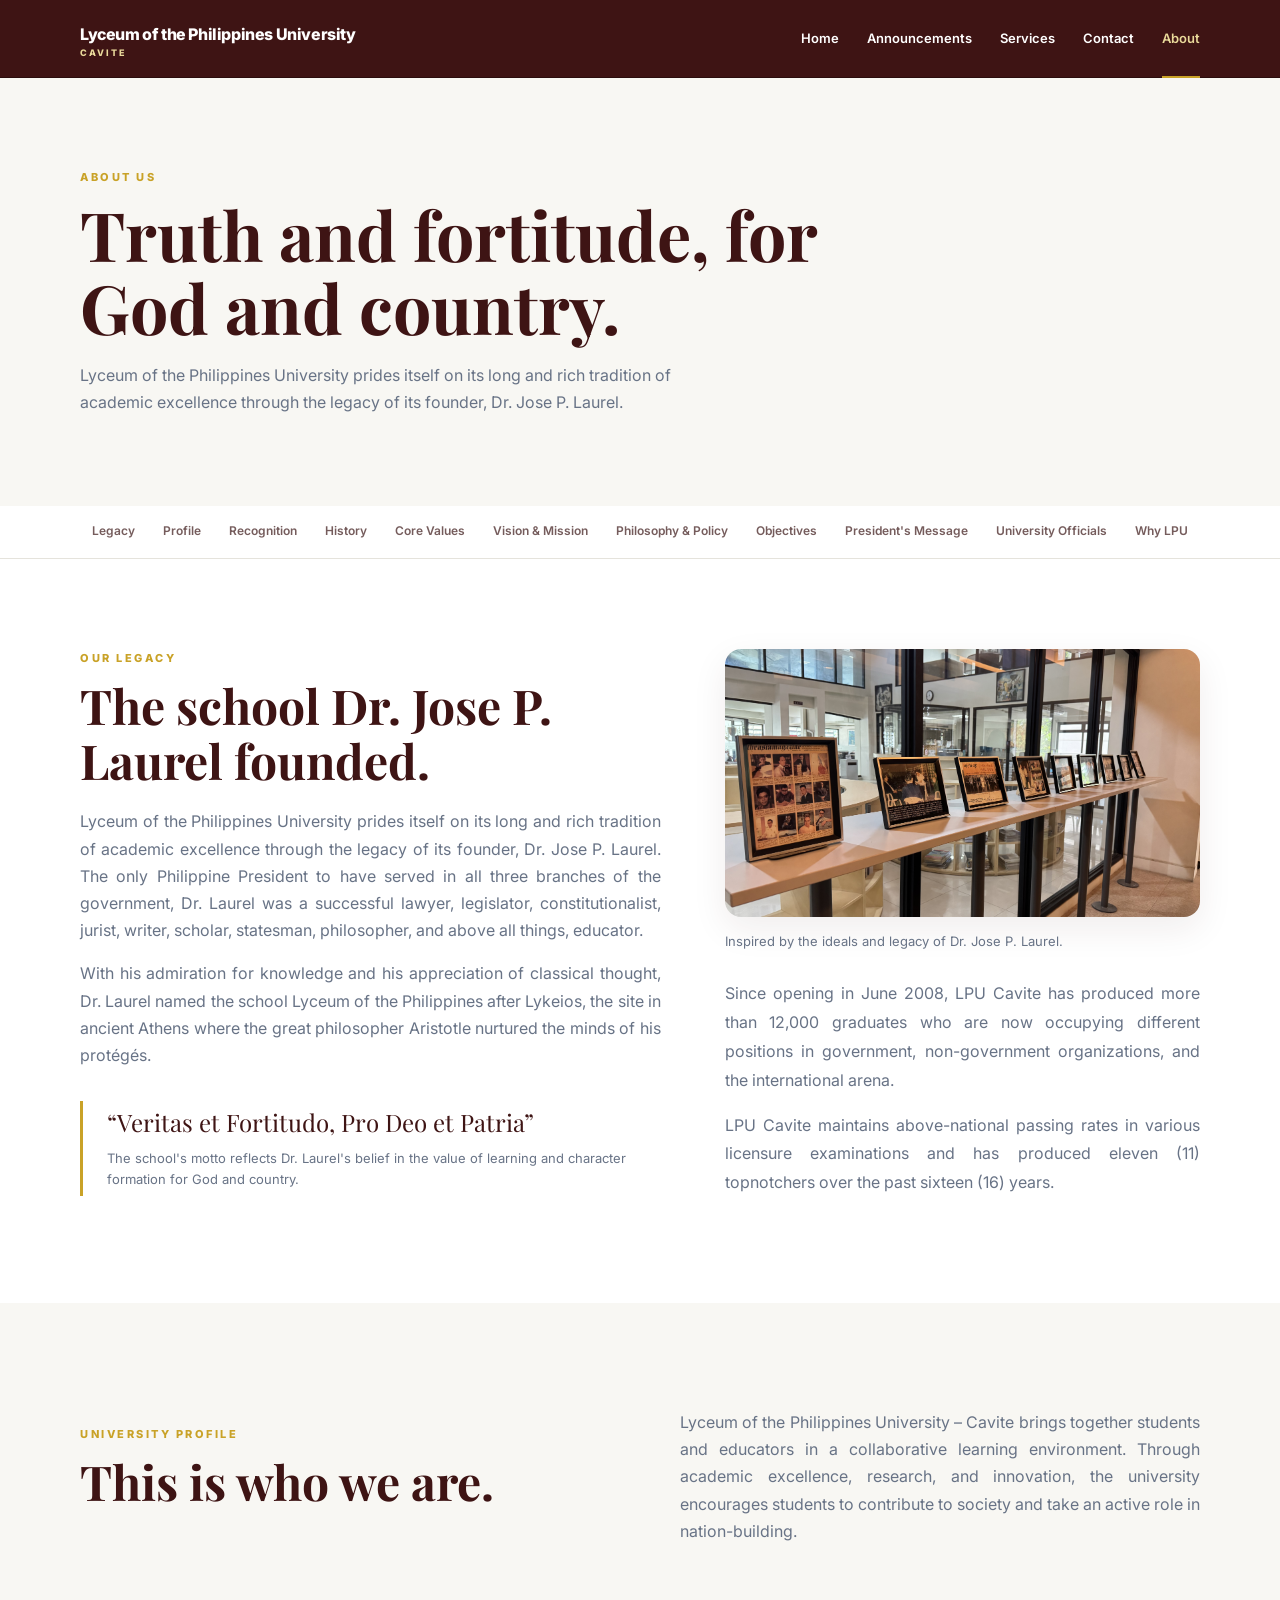
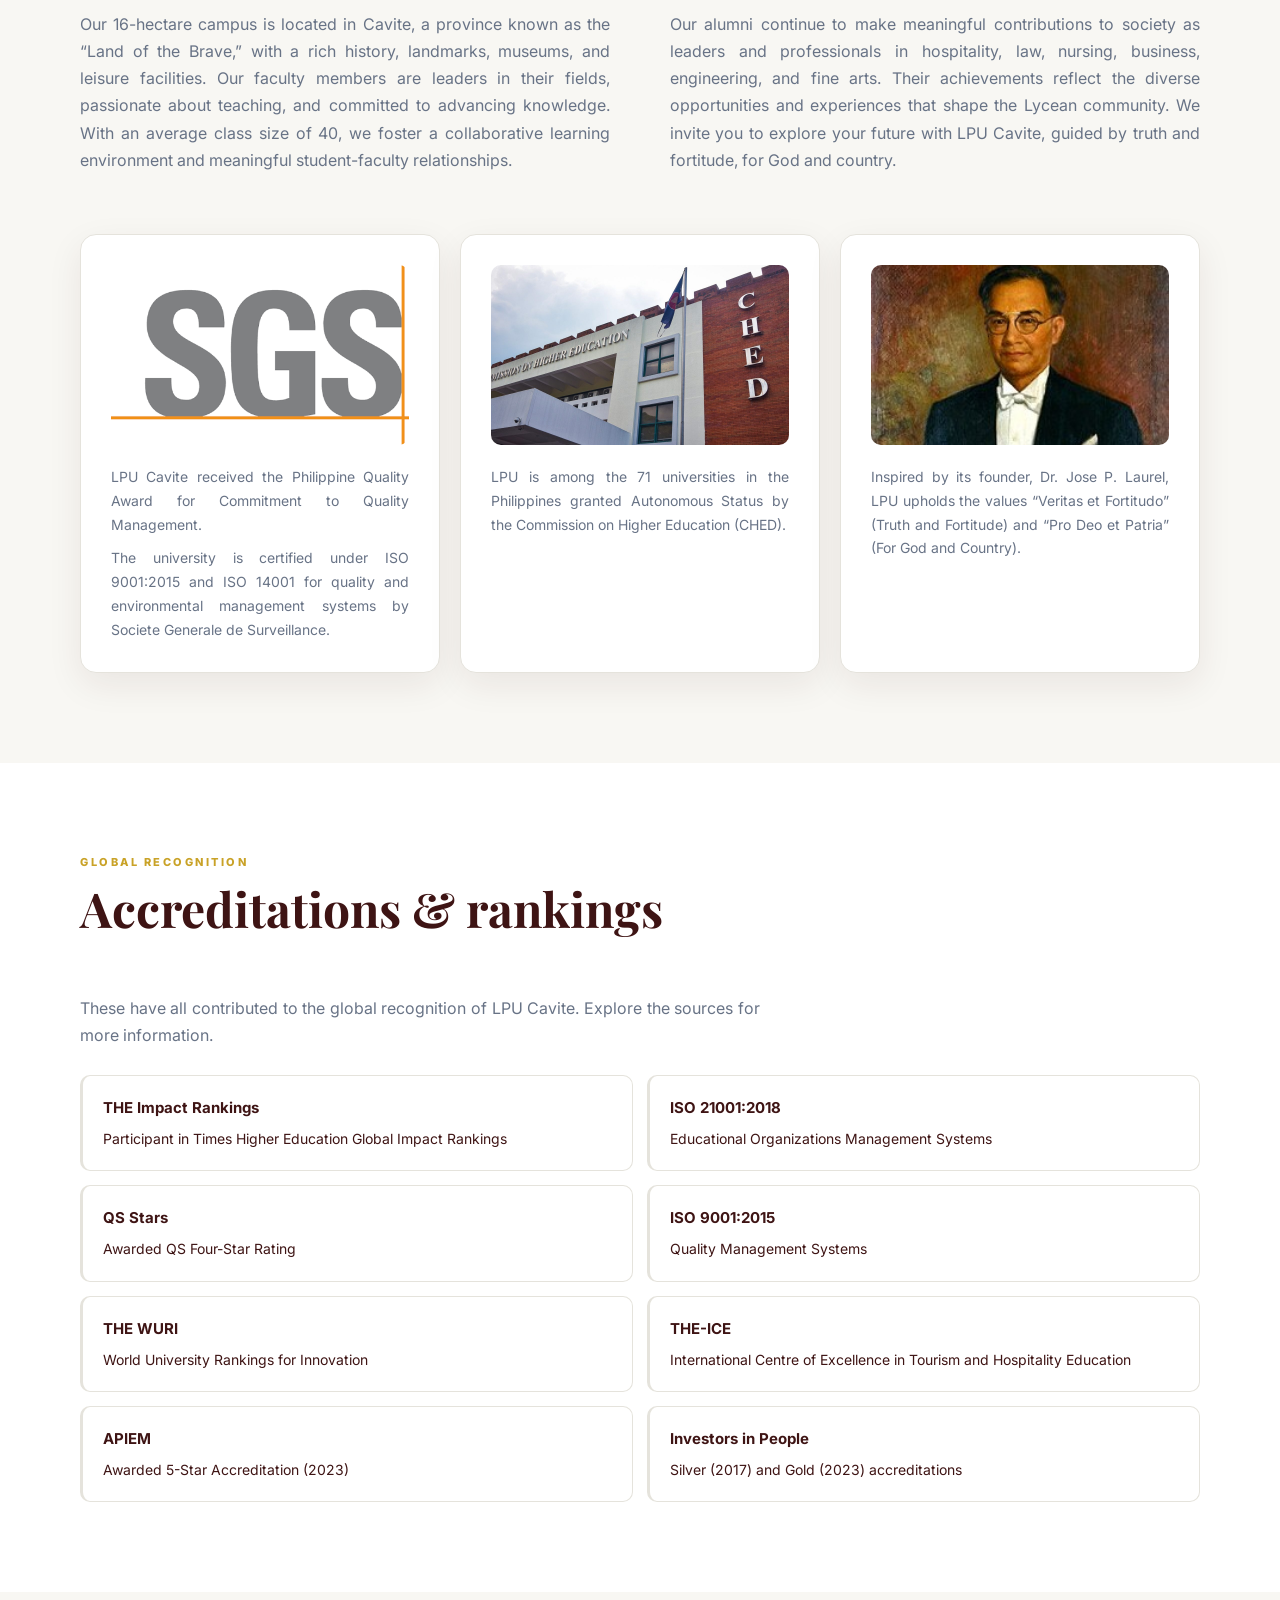
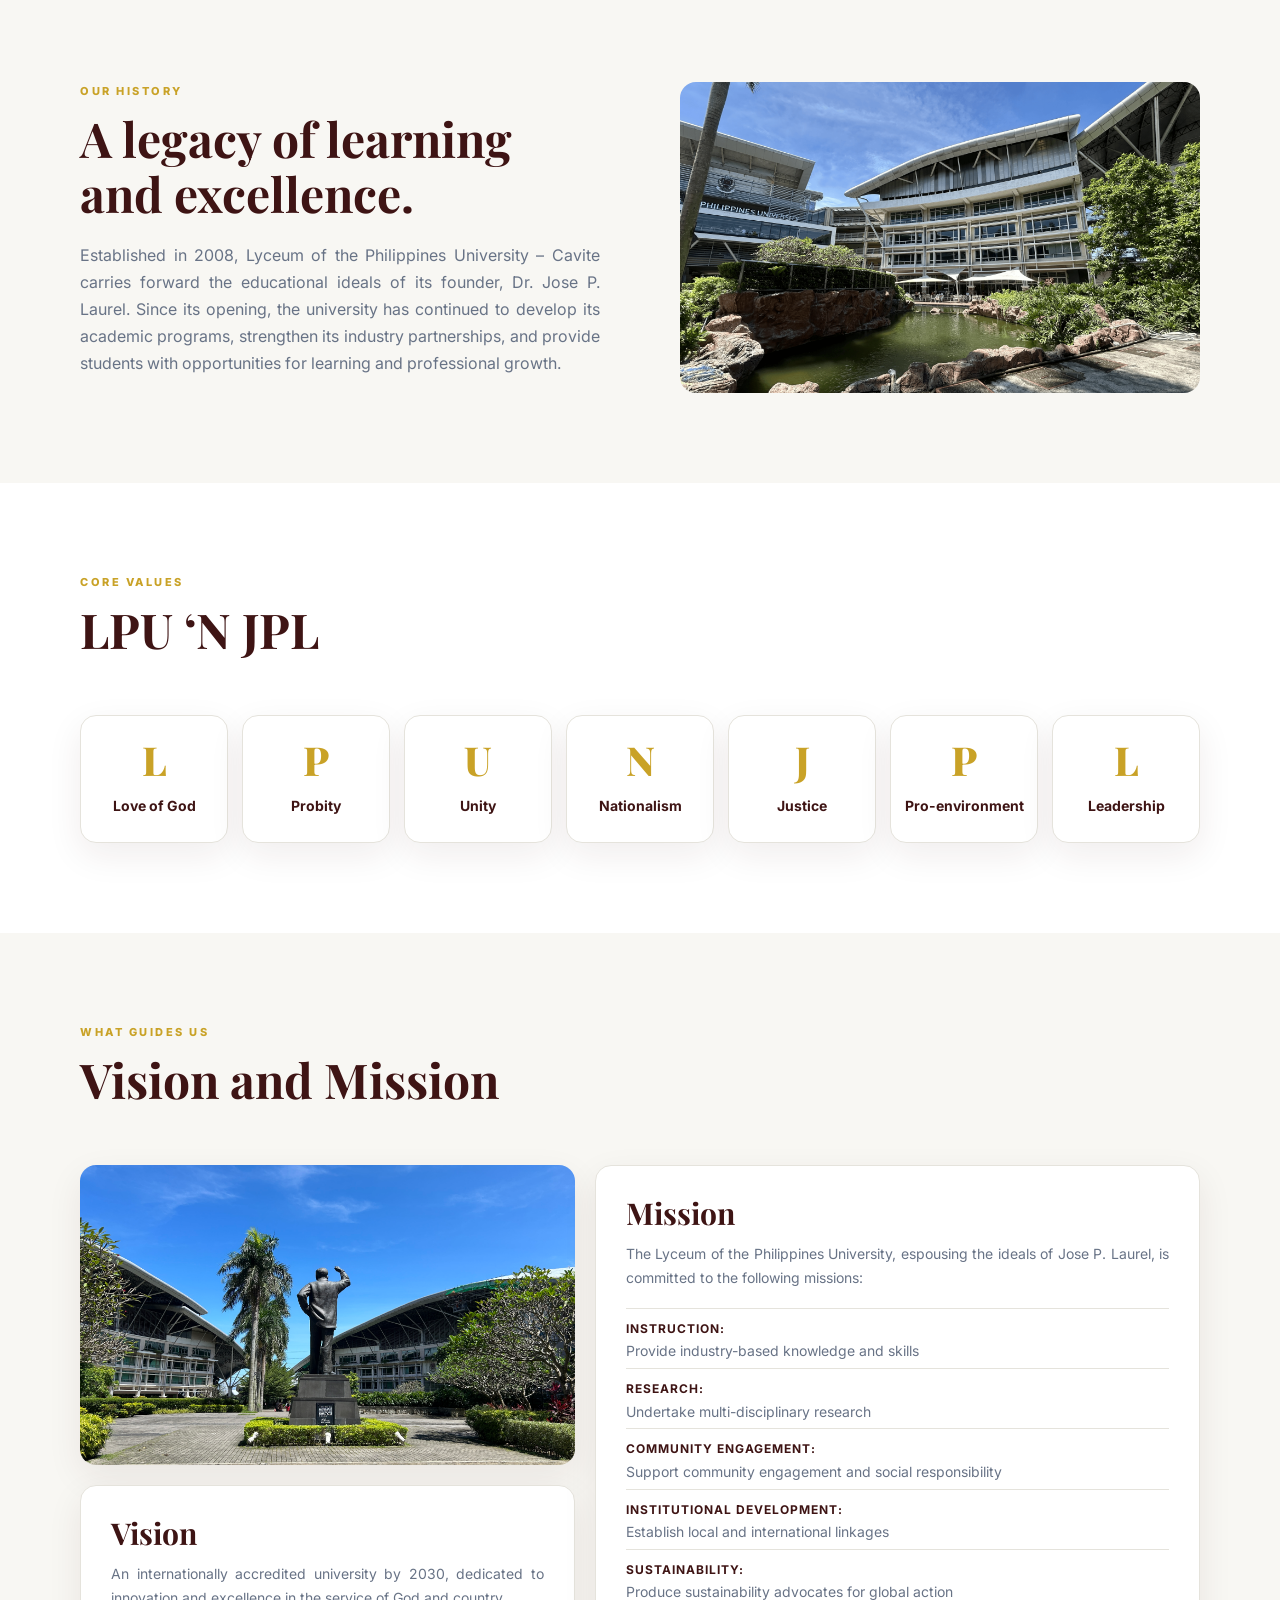
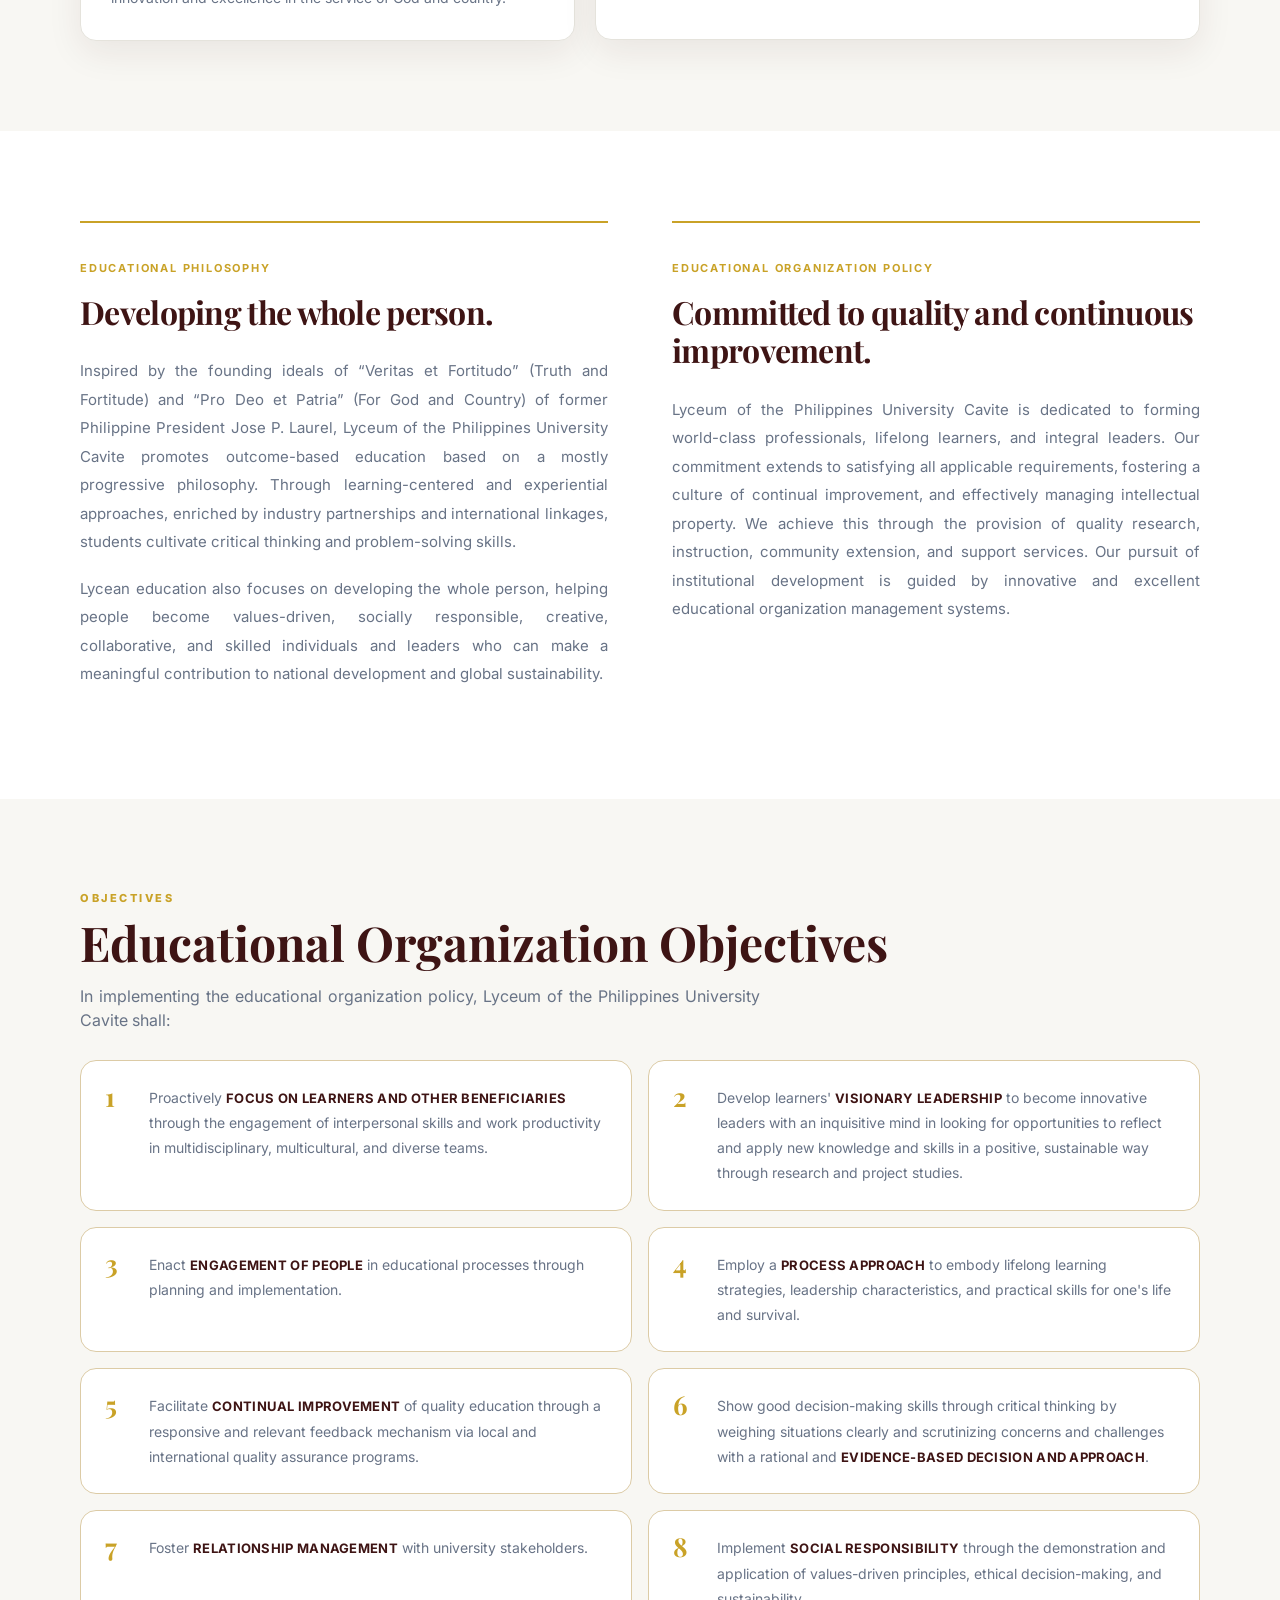
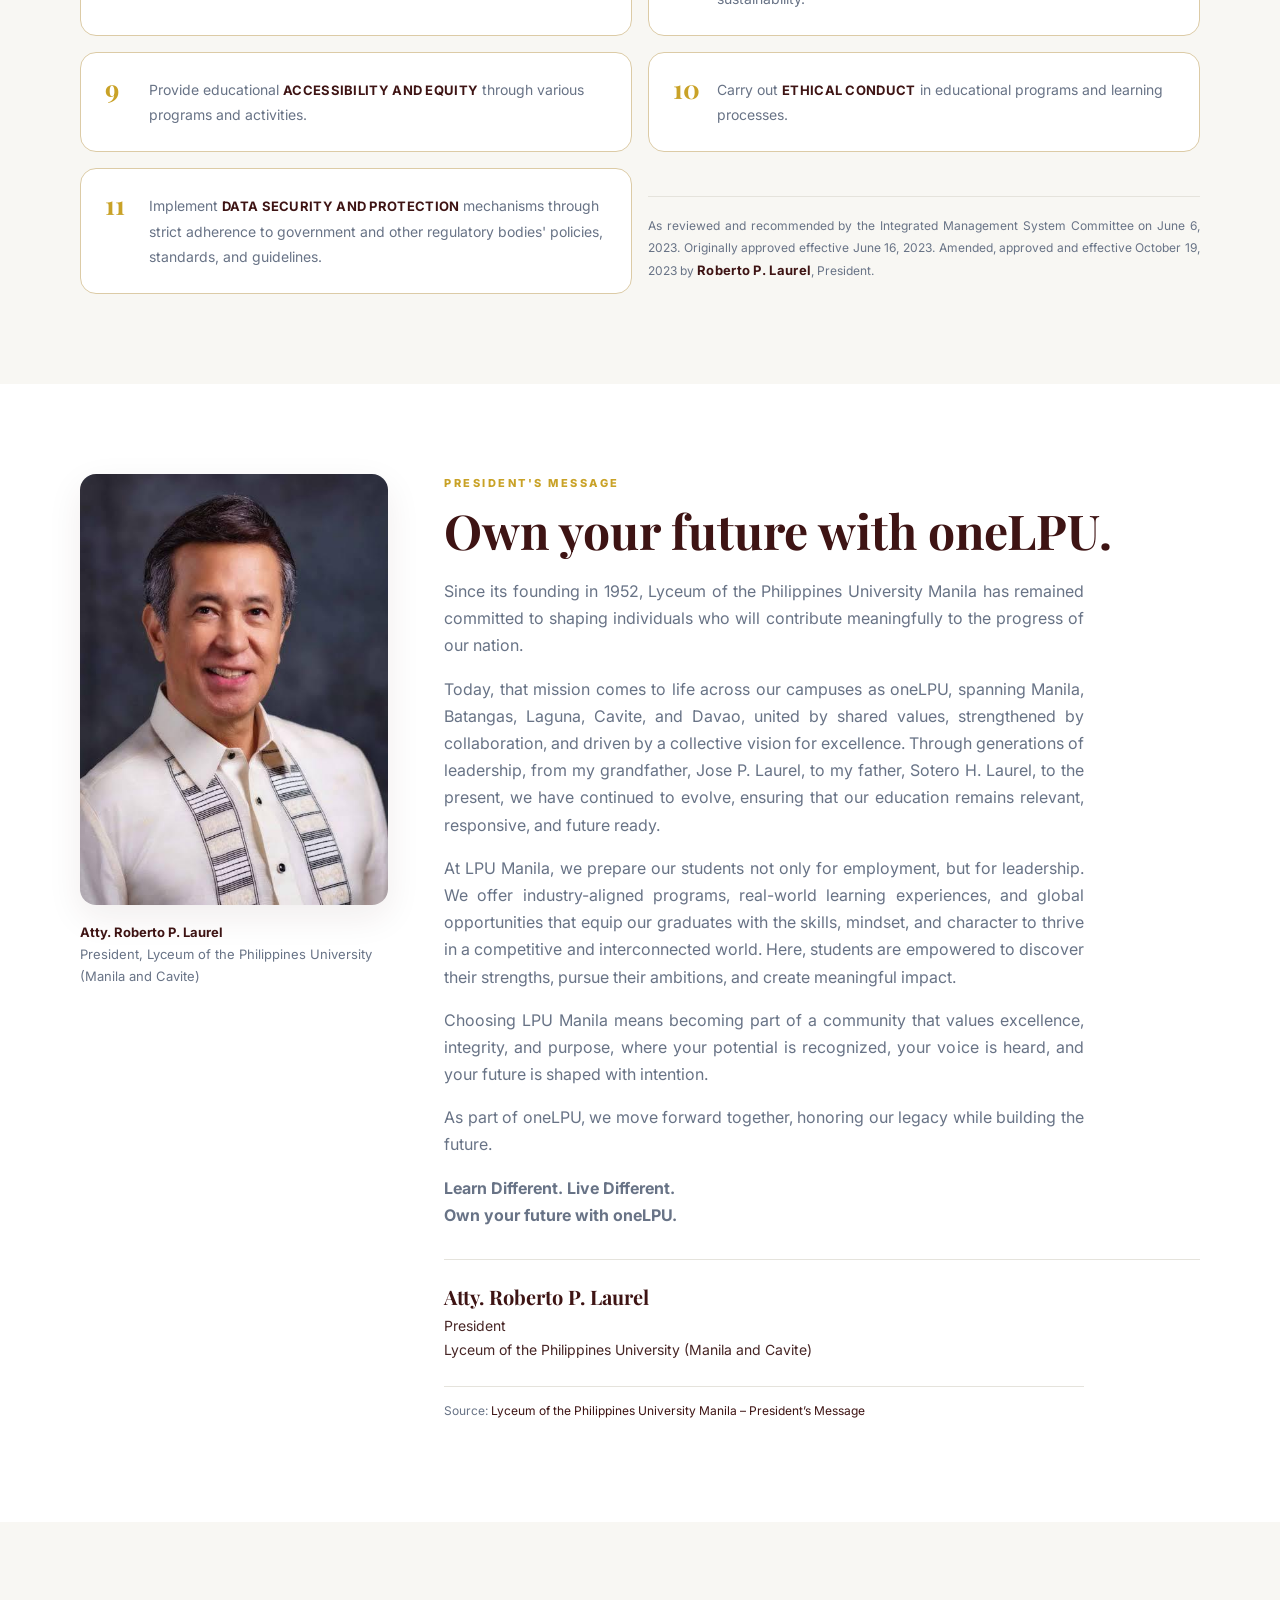
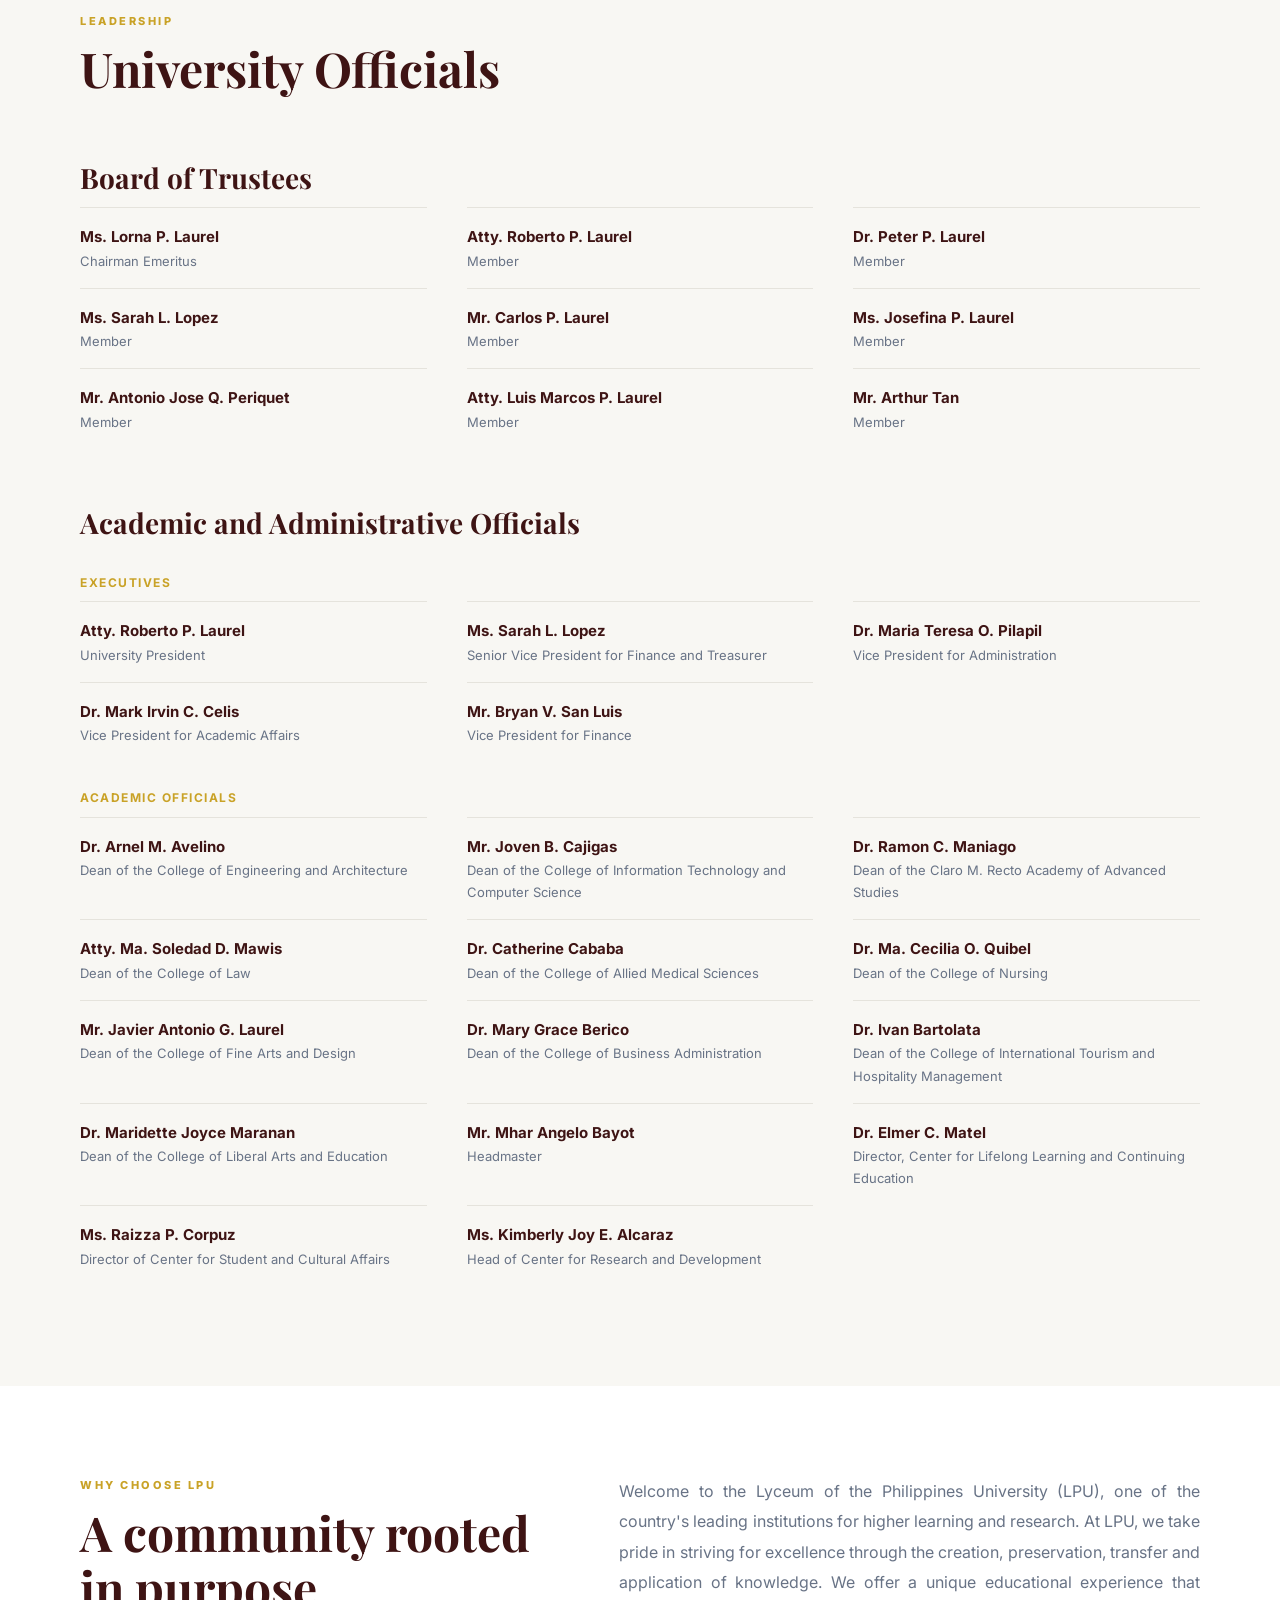
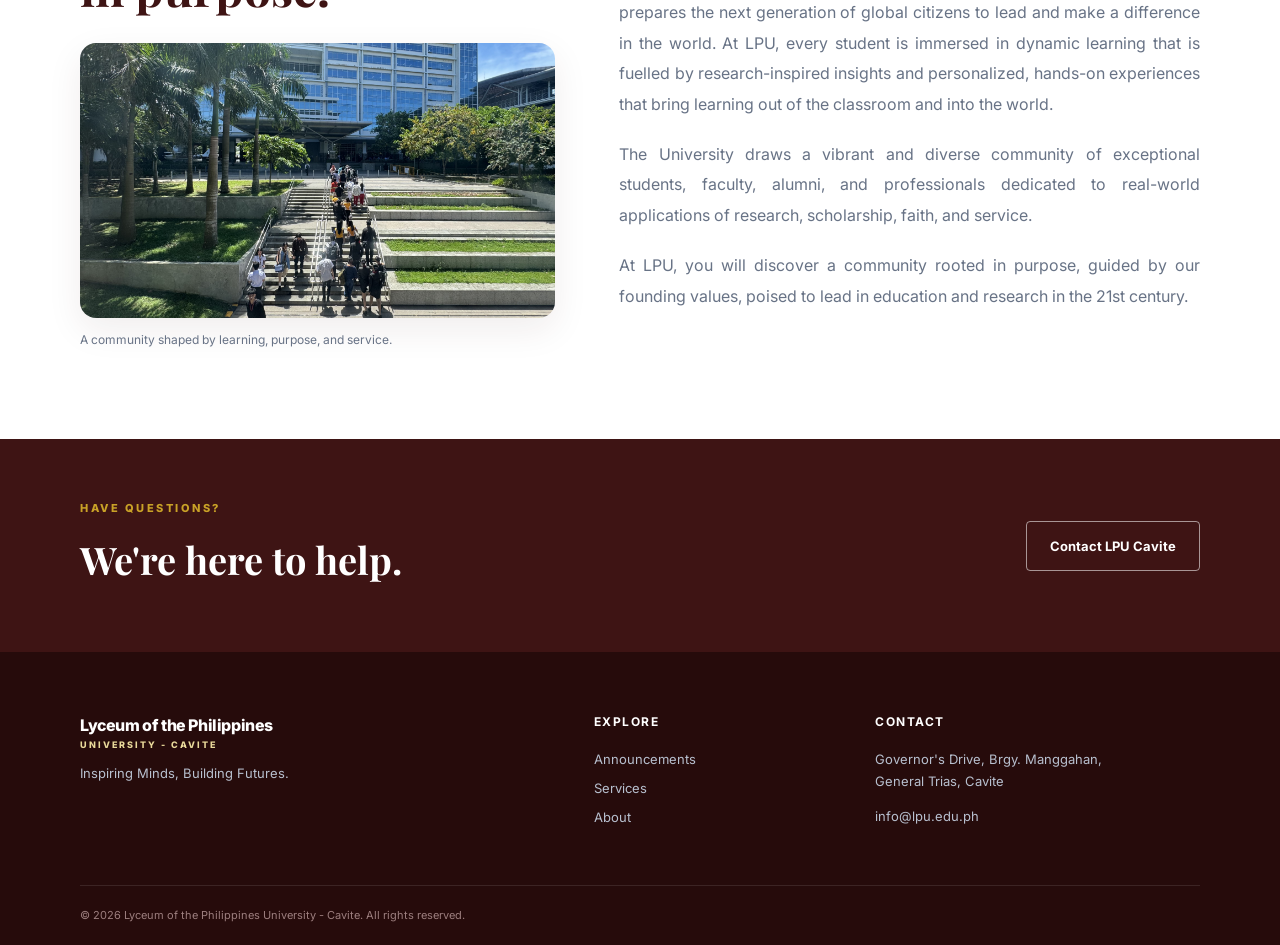
==== commit 49c71d0c: "Removed recognitions' arrow emoji" ====
--- a/LPU_HCI_Website/about.html
+++ b/LPU_HCI_Website/about.html
@@ -226,7 +226,6 @@
               target="_blank" rel="noopener noreferrer">
               <strong>THE Impact Rankings</strong>
               <span>Participant in Times Higher Education Global Impact Rankings</span>
-              <span class="recognition-icon" aria-hidden="true">↗</span>
             </a>
           </li>
 
@@ -235,7 +234,6 @@
               target="_blank" rel="noopener noreferrer">
               <strong>ISO 21001:2018</strong>
               <span>Educational Organizations Management Systems</span>
-              <span class="recognition-icon" aria-hidden="true">↗</span>
             </a>
           </li>
 
@@ -244,7 +242,6 @@
               target="_blank" rel="noopener noreferrer">
               <strong>QS Stars</strong>
               <span>Awarded QS Four-Star Rating</span>
-              <span class="recognition-icon" aria-hidden="true">↗</span>
             </a>
           </li>
 
@@ -253,7 +250,6 @@
               target="_blank" rel="noopener noreferrer">
               <strong>ISO 9001:2015</strong>
               <span>Quality Management Systems</span>
-              <span class="recognition-icon" aria-hidden="true">↗</span>
             </a>
           </li>
 
@@ -262,7 +258,6 @@
               target="_blank" rel="noopener noreferrer">
               <strong>THE WURI</strong>
               <span>World University Rankings for Innovation</span>
-              <span class="recognition-icon" aria-hidden="true">↗</span>
             </a>
           </li>
 
@@ -271,7 +266,6 @@
               target="_blank" rel="noopener noreferrer">
               <strong>THE-ICE</strong>
               <span>International Centre of Excellence in Tourism and Hospitality Education</span>
-              <span class="recognition-icon" aria-hidden="true">↗</span>
             </a>
           </li>
 
@@ -280,7 +274,6 @@
               target="_blank" rel="noopener noreferrer">
               <strong>APIEM</strong>
               <span>Awarded 5-Star Accreditation (2023)</span>
-              <span class="recognition-icon" aria-hidden="true">↗</span>
             </a>
           </li>
 
@@ -289,7 +282,6 @@
               target="_blank" rel="noopener noreferrer">
               <strong>Investors in People</strong>
               <span>Silver (2017) and Gold (2023) accreditations</span>
-              <span class="recognition-icon" aria-hidden="true">↗</span>
             </a>
           </li>
         </ul>
@@ -673,4 +665,4 @@
     </div>
   </footer>
 </body>
-</html>+</html>
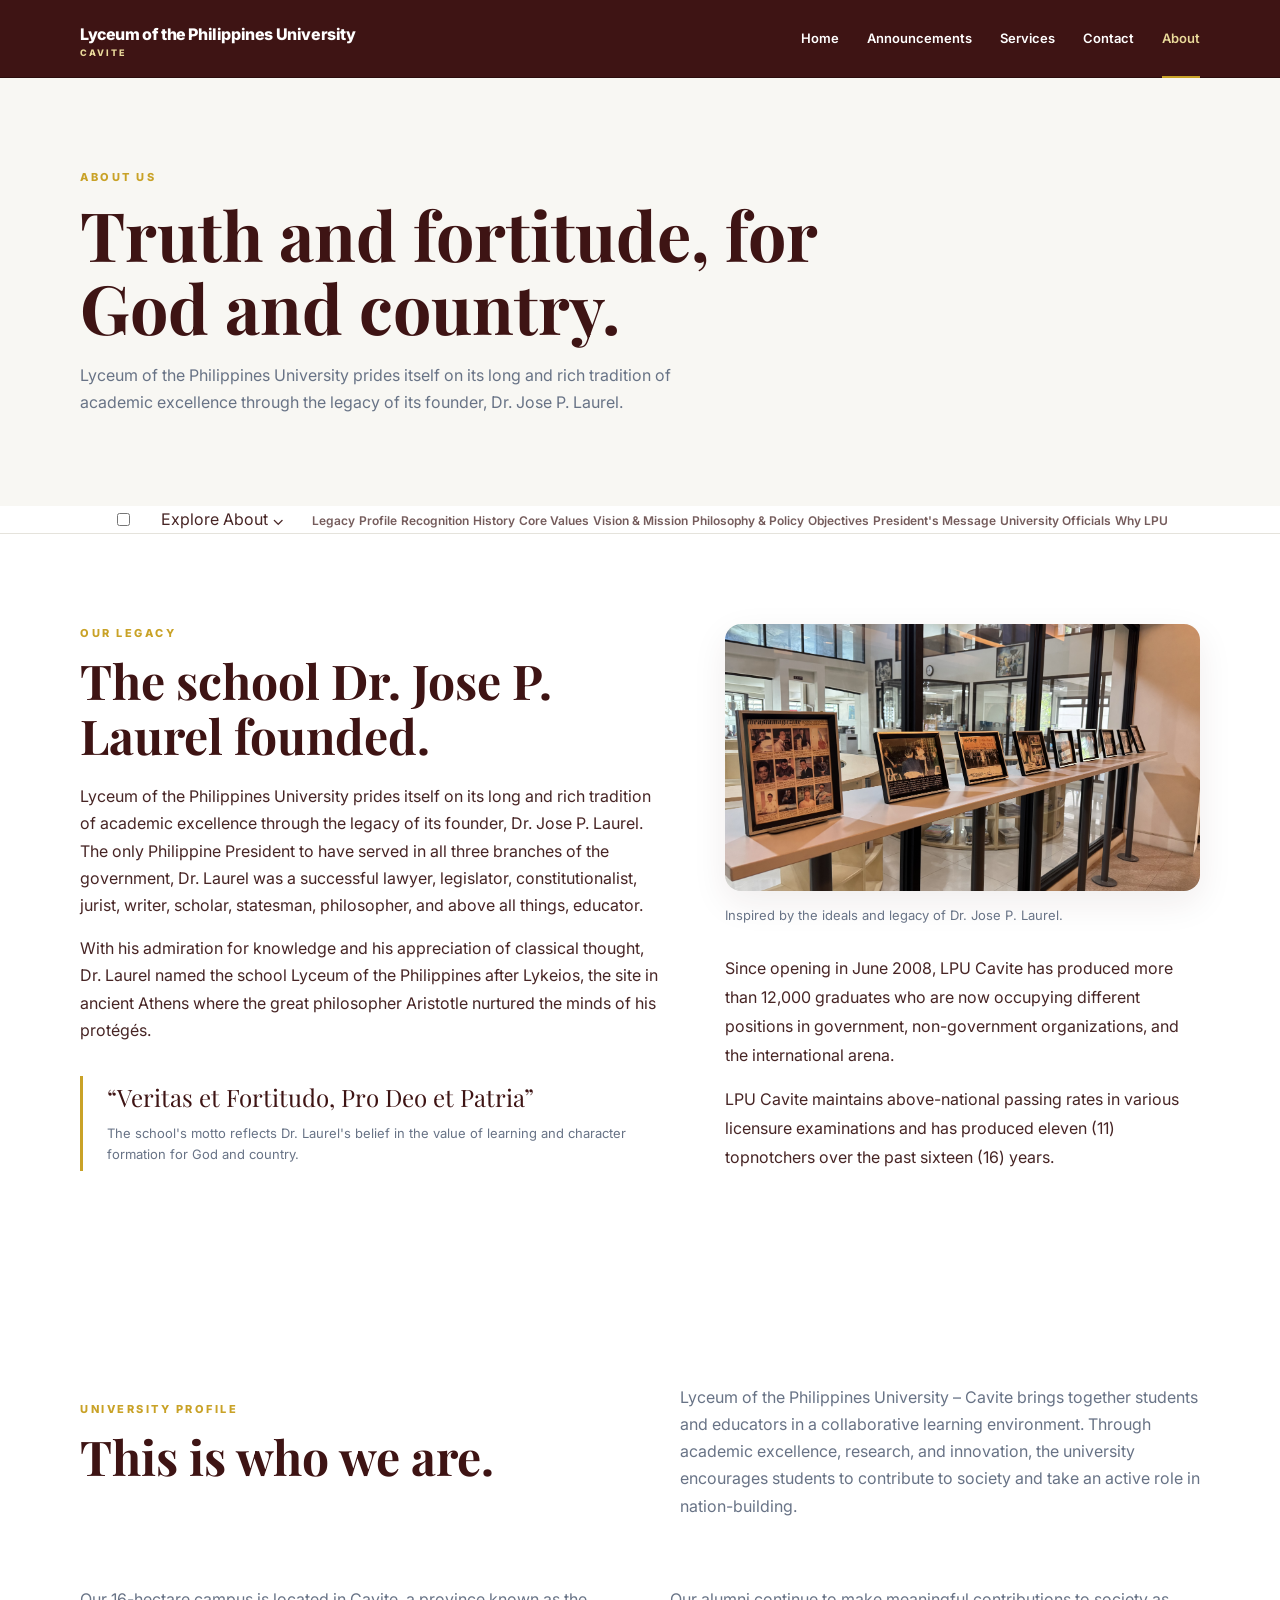
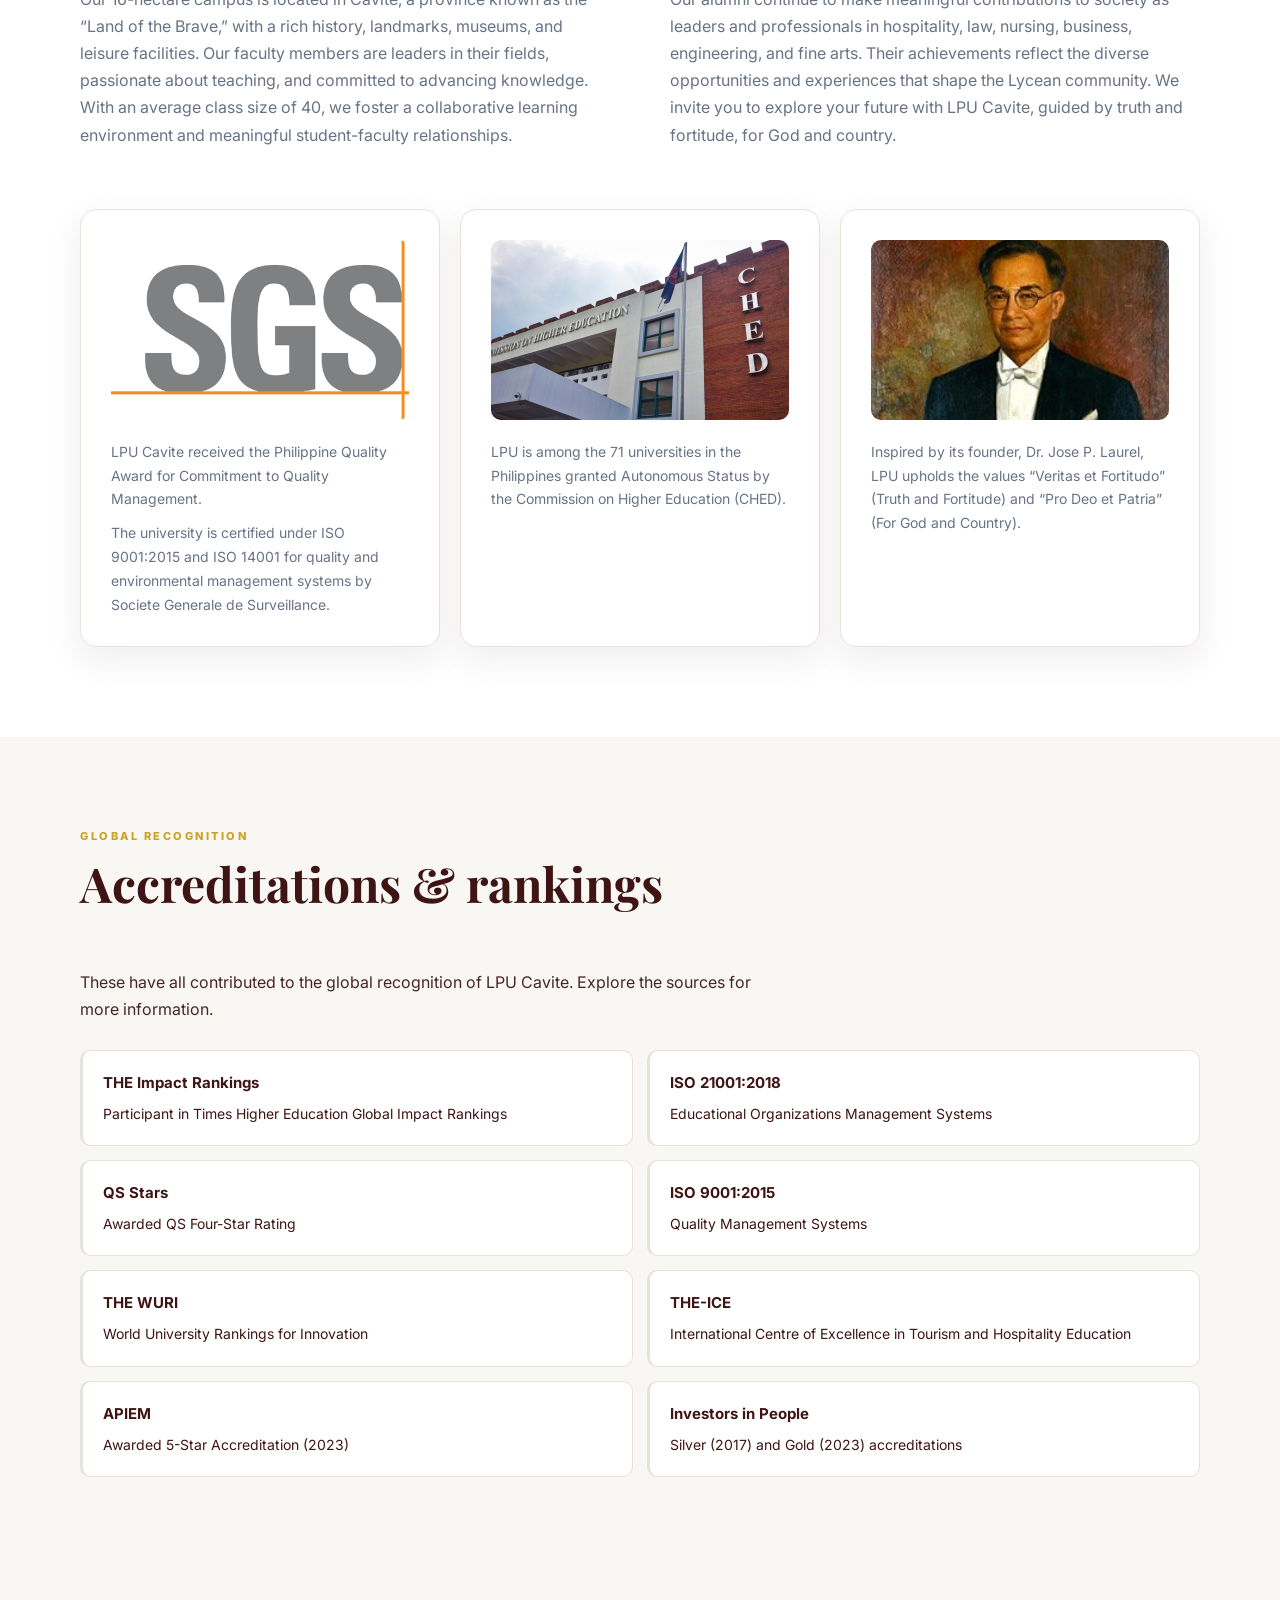
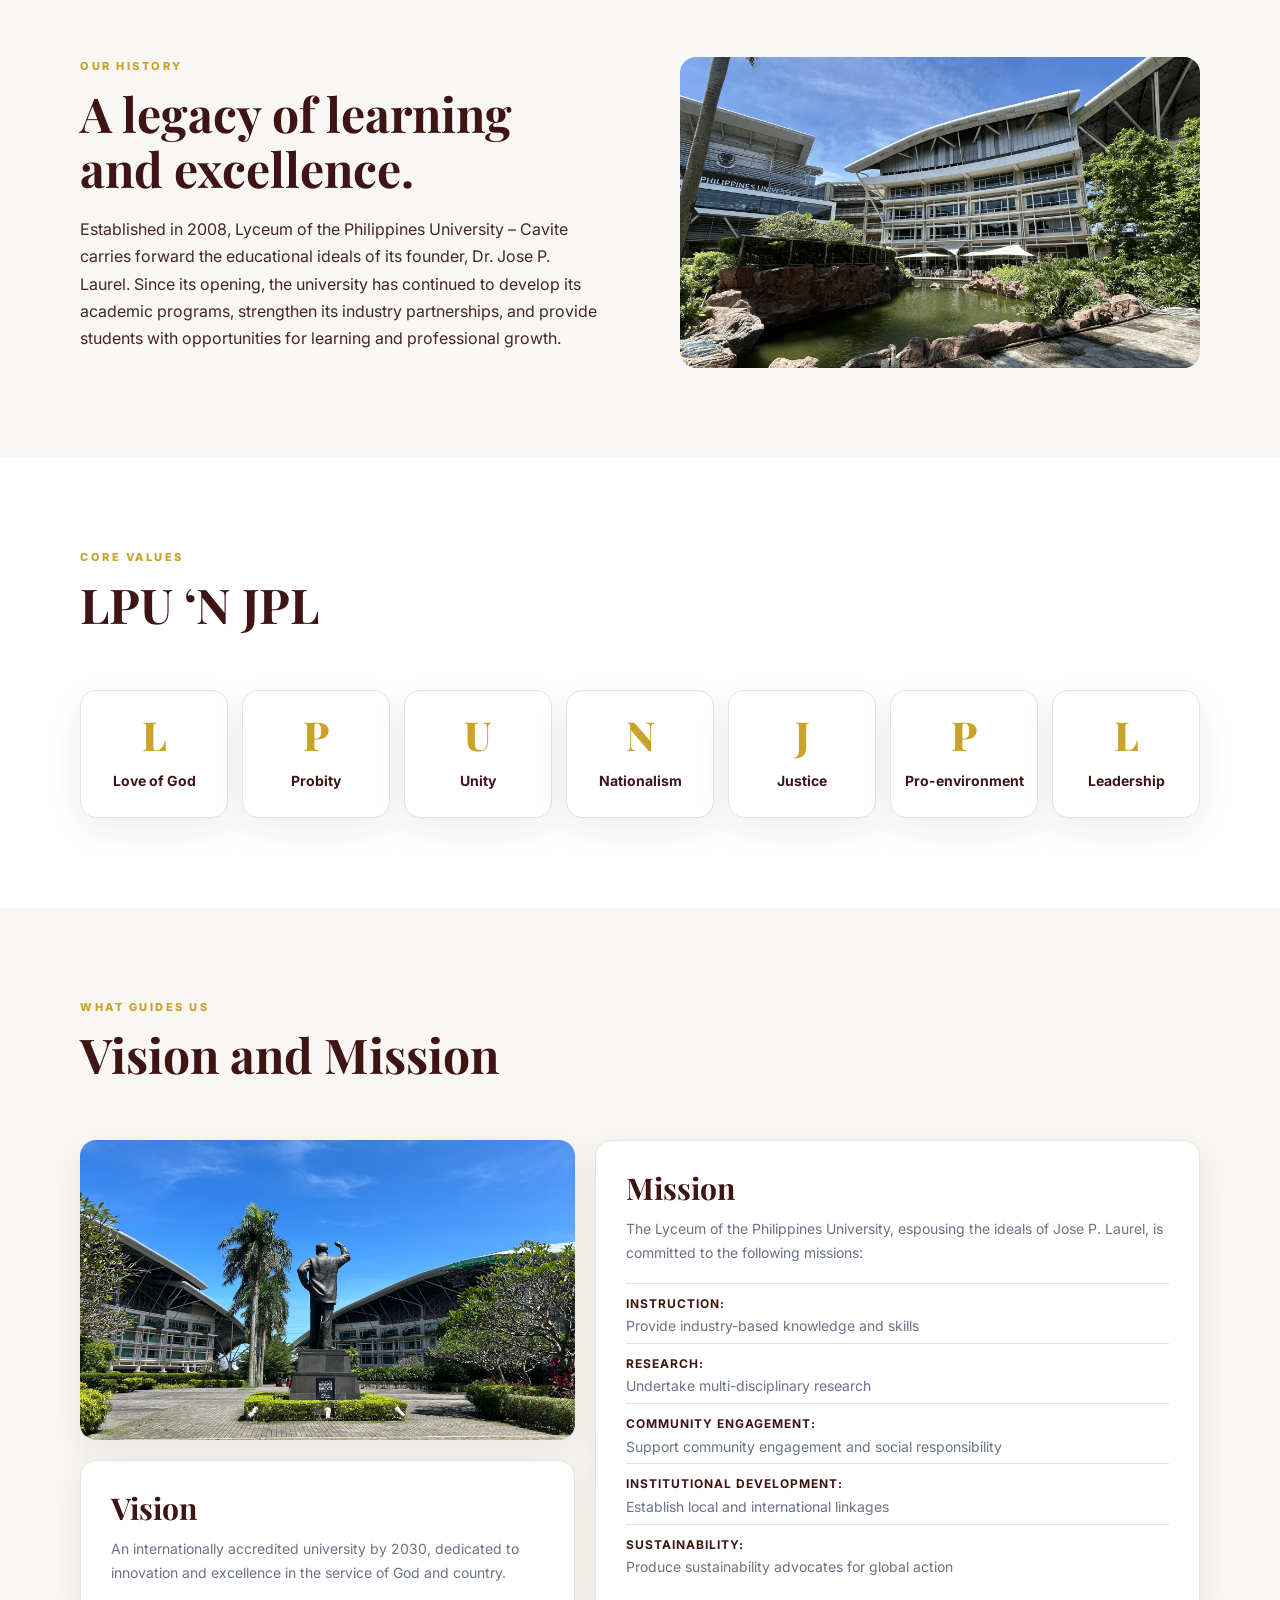
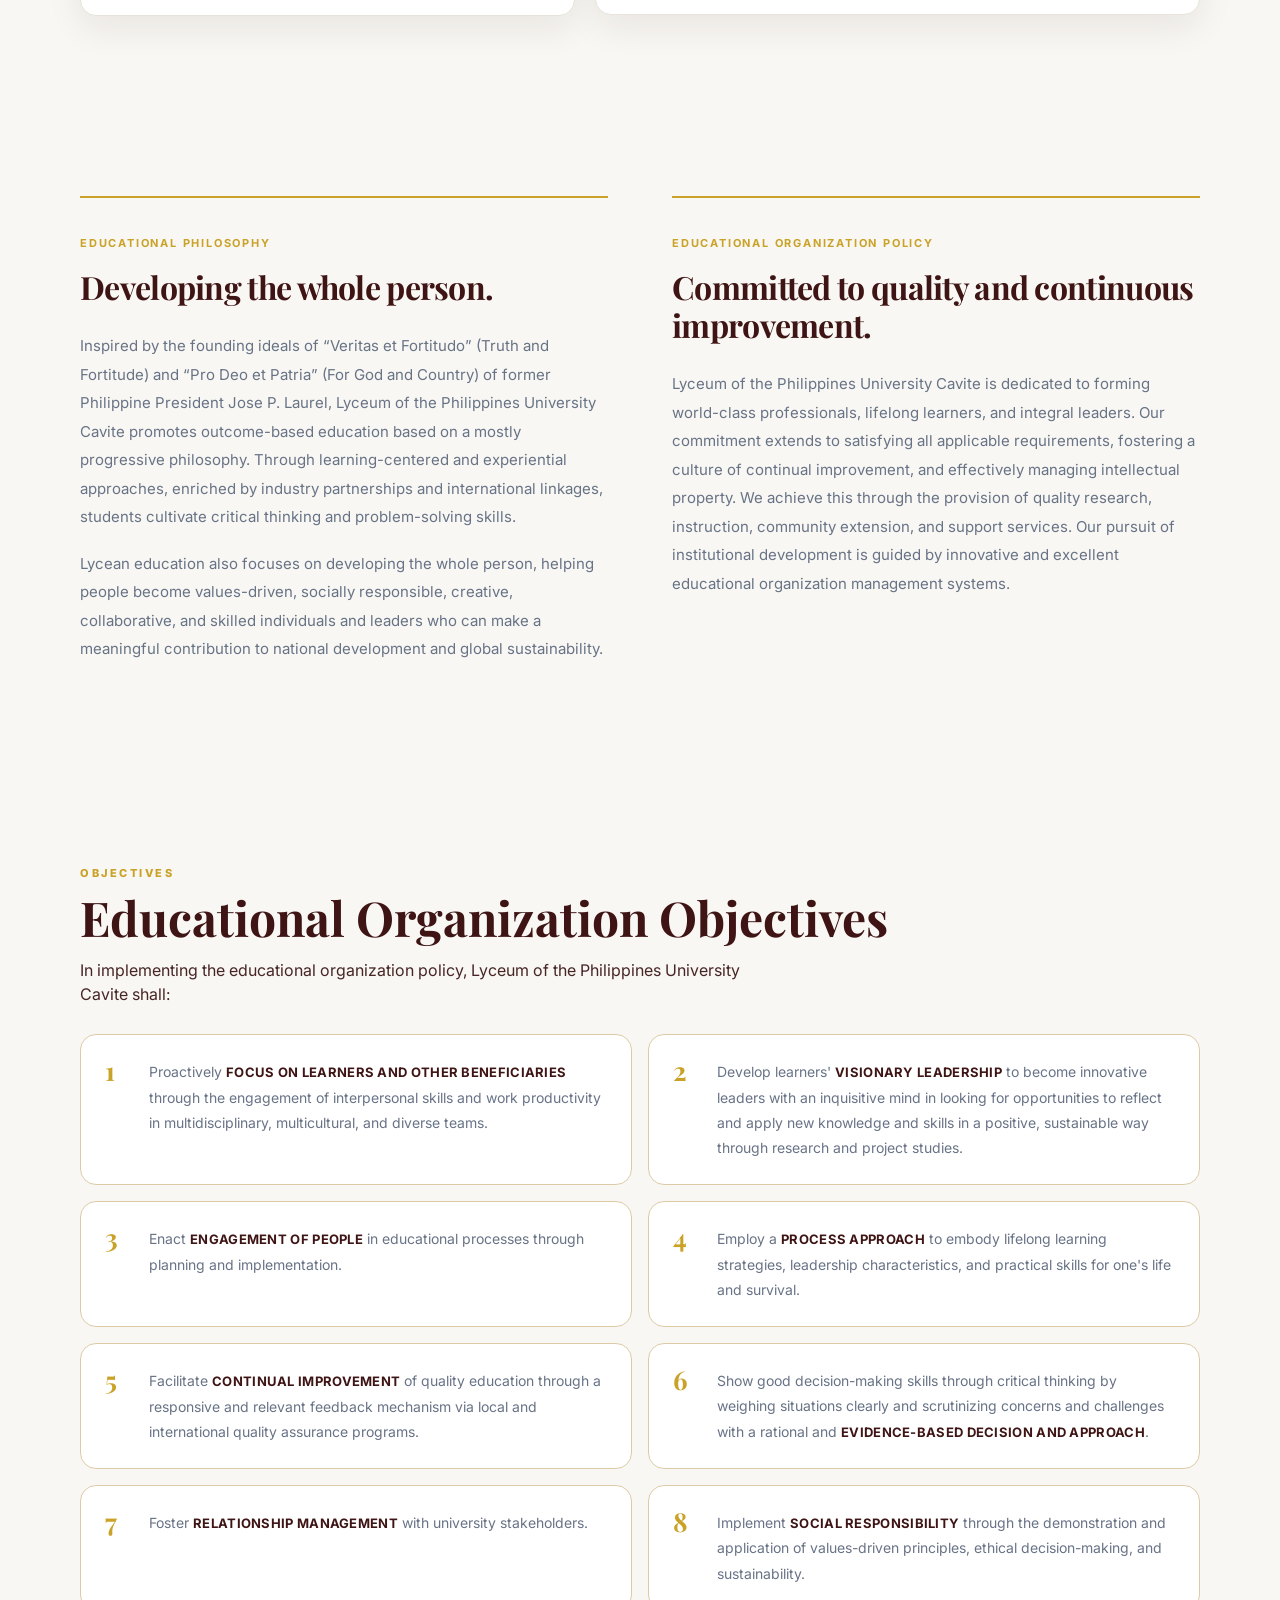
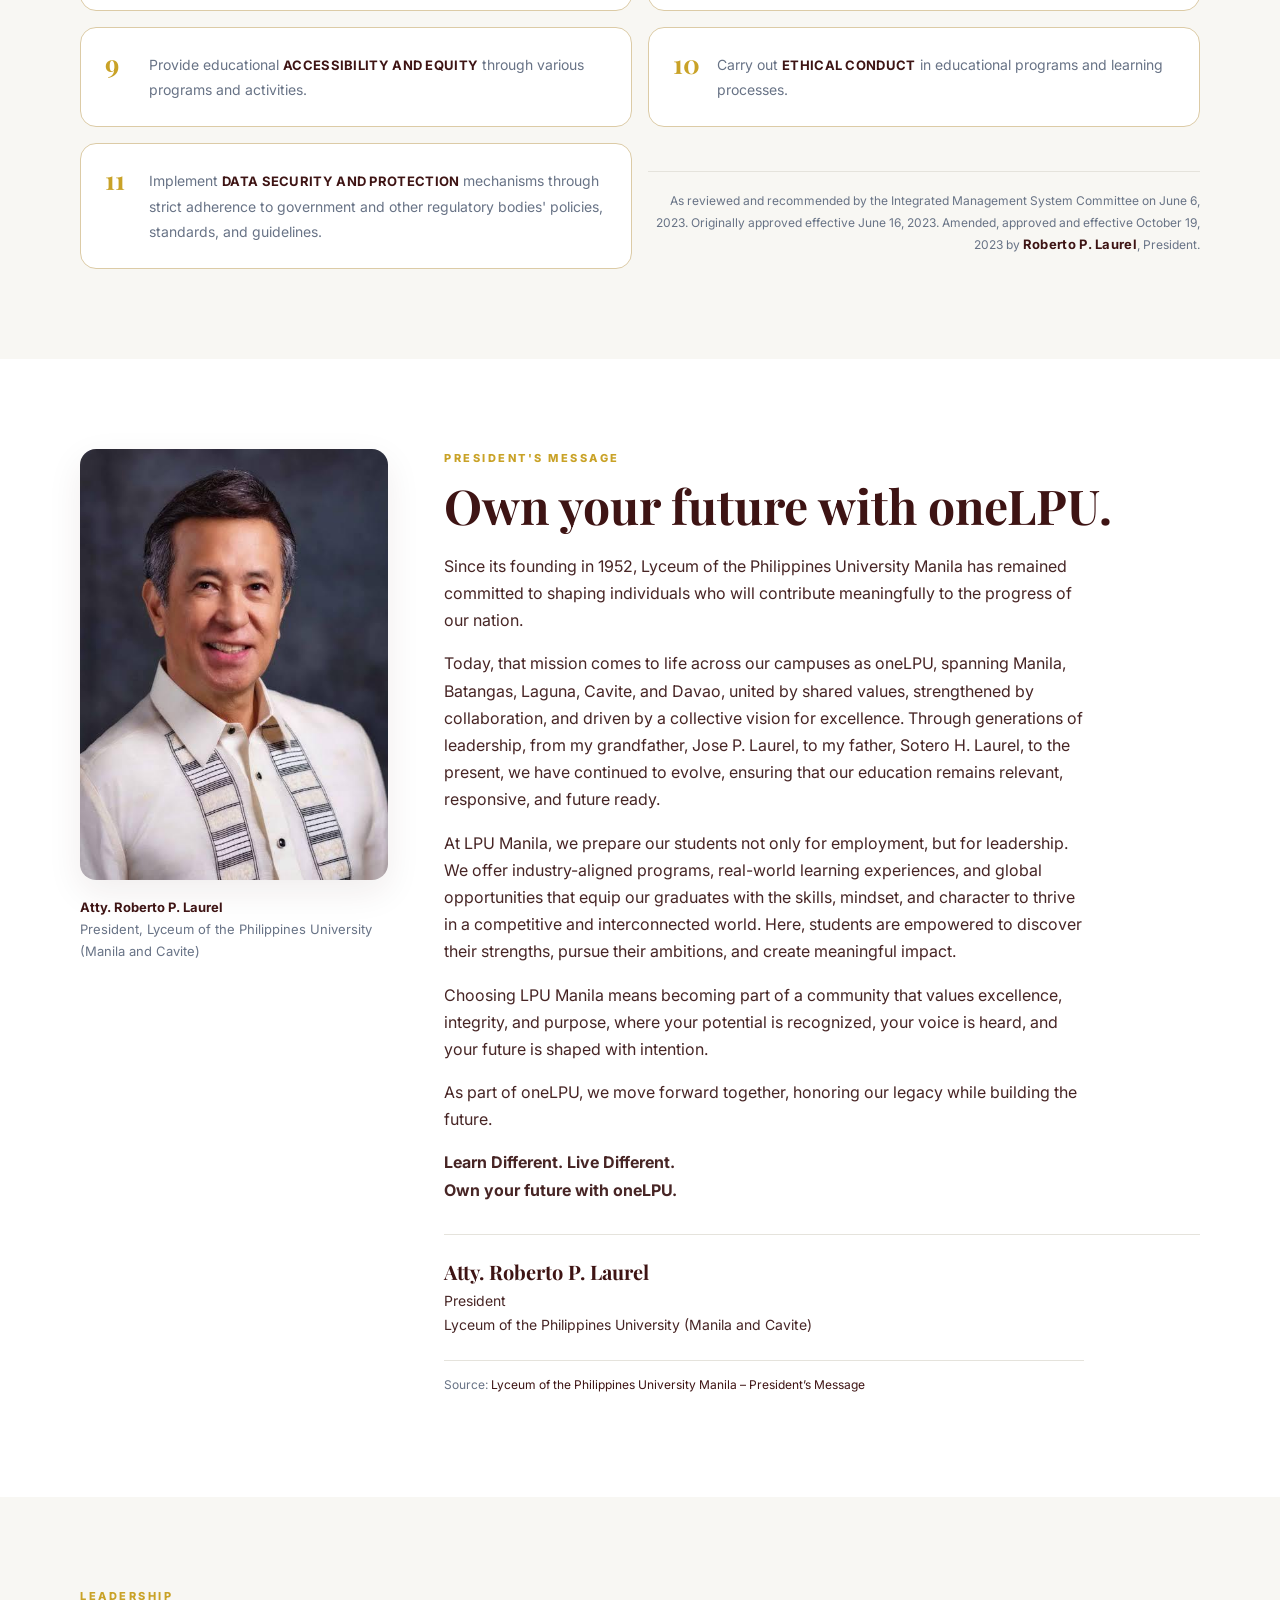
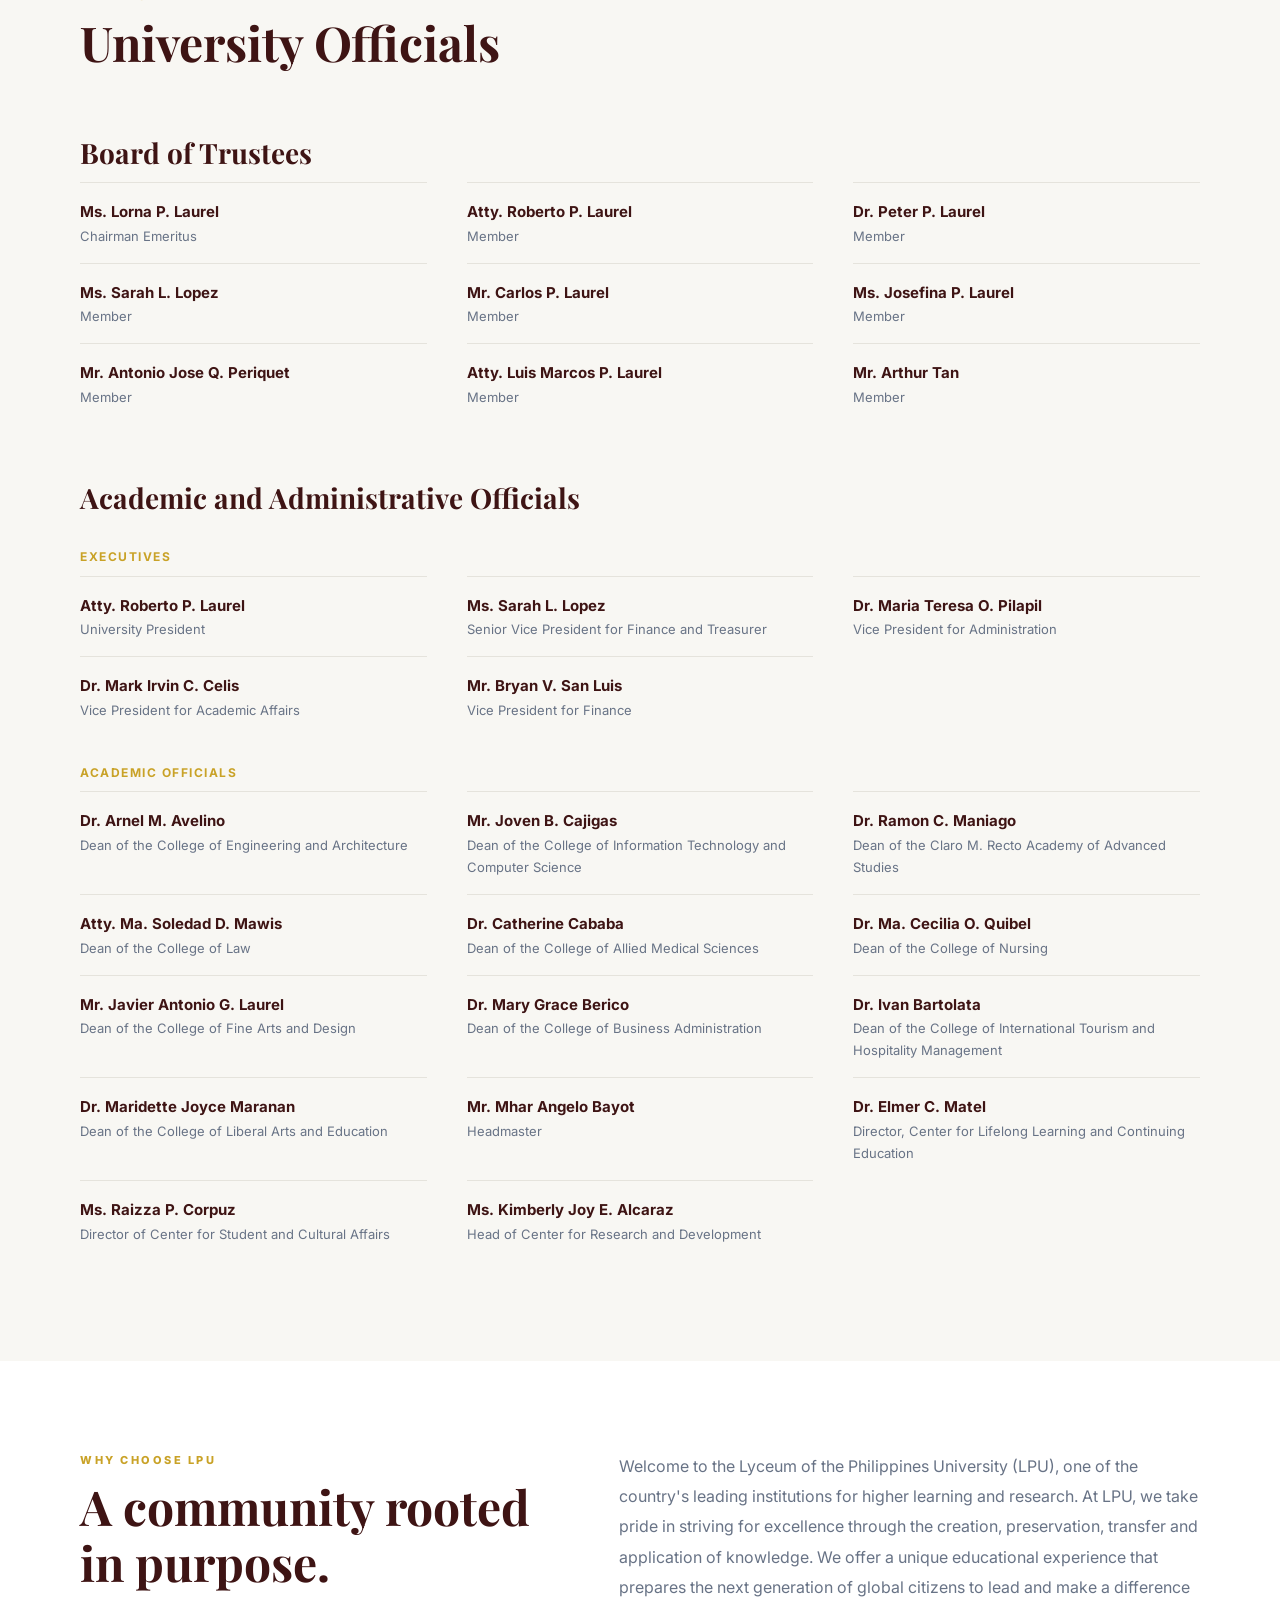
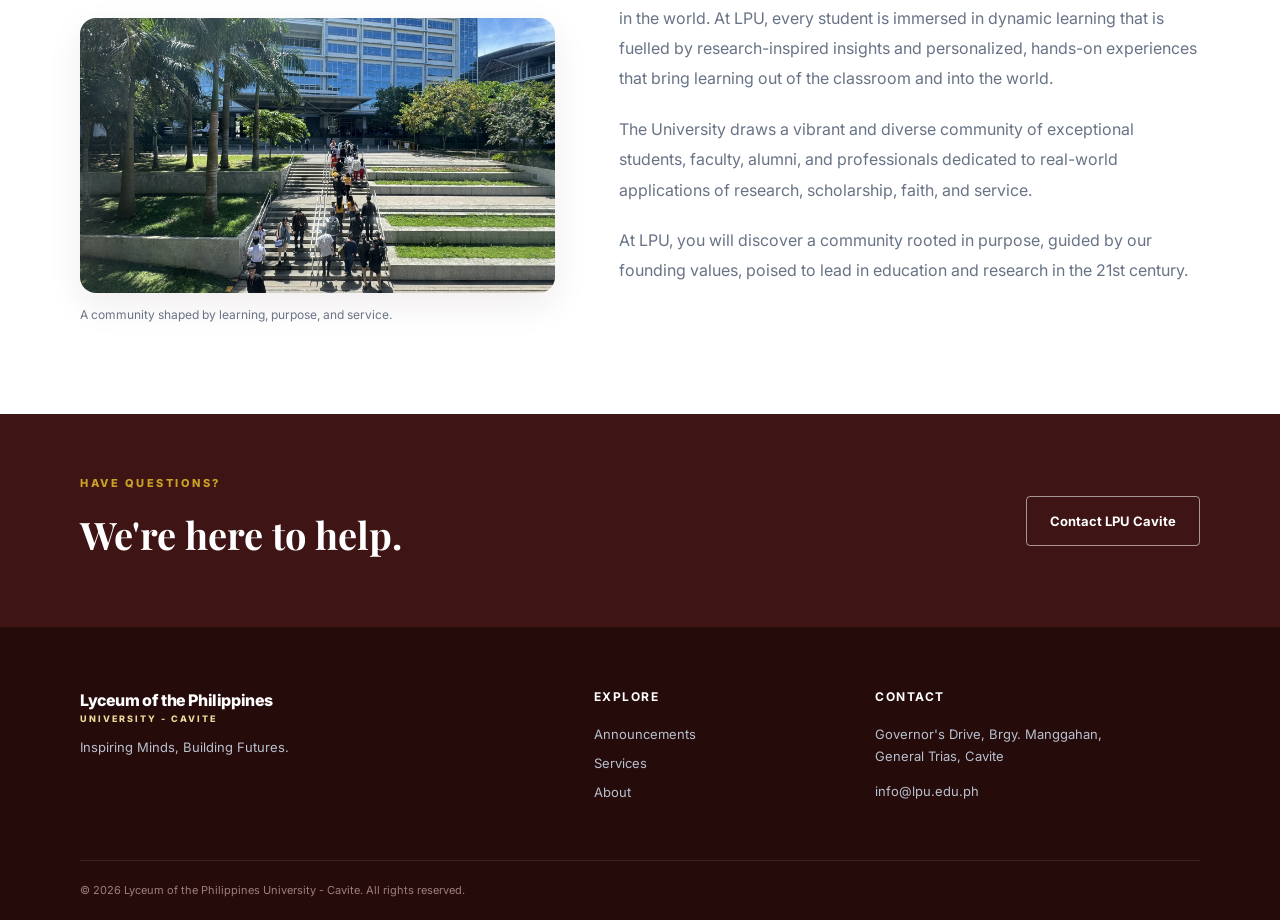
==== commit 90180221: "Mobile navigation hamburger" ====
--- a/LPU_HCI_Website/about.html
+++ b/LPU_HCI_Website/about.html
@@ -7,21 +7,31 @@
     <link rel="stylesheet" href="style.css">
 </head>
 
-<body class="about-page">
-    <header class="site-header">
-        <div class="container nav-wrap">
-          <a class="logo" href="index.html">
-            <span>Lyceum of the Philippines University <small>Cavite</small></span>
-          </a>
-        <nav>
-            <a href="index.html">Home</a>
-            <a href="announcements.html">Announcements</a>
-            <a href="services.html">Services</a>
-            <a href="contact.html">Contact</a>
-            <a class="active" href="about.html">About</a>
-        </nav>
-        </div>
-    </header>
+<header class="site-header">
+  <div class="container nav-wrap">
+    <a class="logo" href="index.html">
+      <span>Lyceum of the Philippines University <small>Cavite</small></span>
+    </a>
+
+    <input type="checkbox" id="menu-toggle" class="menu-toggle">
+
+    <label for="menu-toggle" class="menu-icon">
+      <span></span>
+      <span></span>
+      <span></span>
+      <span class="sr-only">Toggle navigation</span>
+    </label>
+
+    <nav class="site-nav">
+      <a href="index.html">Home</a>
+      <a href="announcements.html">Announcements</a>
+      <a href="services.html">Services</a>
+      <a href="contact.html">Contact</a>
+      <a class="active" href="about.html">About</a>
+    </nav>
+  </div>
+</header>
+
 
     <main>
 
@@ -40,19 +50,29 @@
     <!-- in-page navigation -->
     <nav class="about-subnav" aria-label="On this page">
       <div class="container">
-        <a href="#legacy">Legacy</a>
-        <a href="#profile">Profile</a>
-        <a href="#recognition">Recognition</a>
-        <a href="#history">History</a>
-        <a href="#values">Core Values</a>
-        <a href="#vision-mission">Vision &amp; Mission</a>
-        <a href="#philosophy">Philosophy &amp; Policy</a>
-        <a href="#objectives">Objectives</a>
-        <a href="#president">President's Message</a>
-        <a href="#officials">University Officials</a>
-        <a href="#why-lpu">Why LPU</a>
+        <input type="checkbox" id="about-menu-toggle" class="about-menu-toggle">
+
+        <label for="about-menu-toggle" class="about-menu-label">
+          <span>Explore About</span>
+          <span class="about-menu-arrow">⌄</span>
+        </label>
+
+        <div class="about-subnav-links">
+          <a href="#legacy">Legacy</a>
+          <a href="#profile">Profile</a>
+          <a href="#recognition">Recognition</a>
+          <a href="#history">History</a>
+          <a href="#values">Core Values</a>
+          <a href="#vision-mission">Vision &amp; Mission</a>
+          <a href="#philosophy">Philosophy &amp; Policy</a>
+          <a href="#objectives">Objectives</a>
+          <a href="#president">President's Message</a>
+          <a href="#officials">University Officials</a>
+          <a href="#why-lpu">Why LPU</a>
+        </div>
       </div>
     </nav>
+
 
     <!-- legacy -->
     <section class="section" id="legacy">
--- a/LPU_HCI_Website/style.css
+++ b/LPU_HCI_Website/style.css
@@ -530,6 +530,7 @@
     font-size:10px!important;
     color:#8a919d!important;
     margin-top:14px!important}
+
 @media(max-width:900px){nav{gap:15px}
 .card-grid.four{
     grid-template-columns:repeat(2,1fr)
@@ -835,16 +836,6 @@
   font-weight: 400;
 }
 
-.recognition-icon {
-  position: absolute;
-  top: 16px;
-  right: 16px;
-  color: var(--muted);
-  font-size: 18px;
-  line-height: 1;
-  transition: color 0.2s ease, transform 0.2s ease;
-}
-
 .recognition-list li:hover .recognition-icon {
   color: var(--gold);
   transform: translate(2px, -2px);
@@ -1393,6 +1384,7 @@
     min-height: 230px;
     object-fit: cover;
     object-position: center;
+    border-radius: var(--radius);
 }
 
 
@@ -1504,4 +1496,465 @@
     .subheading{
         font-size:24px
     }
-}+}
+
+
+/* ANNOUNCEMENTS RESPONSIVE */
+
+/* Tablet */
+@media (max-width: 900px) {
+    .announcement-with-image {
+        grid-template-columns: 220px minmax(0, 1fr);
+    }
+
+    .announcement-info {
+        gap: 16px;
+        padding: 22px;
+        min-width: 0;
+    }
+
+    .announcement-info > div:last-child {
+        flex: 1;
+        min-width: 0;
+    }
+
+    .announcement-info h2 {
+        font-size: 20px;
+    }
+}
+
+/* Mobile */
+@media (max-width: 650px) {
+    .announcement-list {
+        gap: 20px;
+    }
+
+    .announcement-with-image {
+        display: grid;
+        grid-template-columns: minmax(0, 1fr);
+        min-width: 0;
+    }
+
+    .announcement-with-image > img {
+        display: block;
+        width: 100%;
+        height: 200px;
+        min-height: 0;
+        object-fit: cover;
+        object-position: center;
+    }
+
+    .announcement-info {
+        display: flex;
+        align-items: flex-start;
+        gap: 14px;
+        padding: 18px;
+        min-width: 0;
+    }
+
+    .announcement-info > div:last-child {
+        flex: 1;
+        min-width: 0;
+    }
+
+    .announcement-info h2 {
+        font-size: 19px;
+        line-height: 1.4;
+        overflow-wrap: break-word;
+        word-break: normal;
+        hyphens: none;
+    }
+
+    .announcement-info p:not(.tag) {
+        font-size: 13px;
+        line-height: 1.7;
+        overflow-wrap: break-word;
+        word-break: normal;
+        hyphens: none;
+    }
+
+    .announcement-info a {
+        display: inline-block;
+        max-width: 100%;
+        overflow-wrap: break-word;
+        word-break: normal;
+    }
+
+    .date-badge {
+        width: 48px;
+        min-width: 48px;
+        height: 60px;
+        flex-shrink: 0;
+    }
+
+    .date-badge strong {
+        font-size: 21px;
+    }
+
+    .announcement-with-image:hover {
+        transform: none;
+    }
+}
+
+/* Small mobile phones */
+@media (max-width: 380px) {
+    .announcement-info {
+        gap: 10px;
+        padding: 14px;
+    }
+
+    .announcement-info h2 {
+        font-size: 17px;
+    }
+
+    .announcement-info p:not(.tag) {
+        font-size: 12px;
+    }
+
+    .date-badge {
+        width: 42px;
+        min-width: 42px;
+        height: 54px;
+    }
+
+    .date-badge strong {
+        font-size: 19px;
+    }
+}
+
+
+
+
+/* MOBILE HAMBURGER MENU */
+
+/* Desktop: keep the original navigation */
+.menu-toggle,
+.menu-icon,
+.sr-only {
+    display: none;
+}
+
+.site-nav {
+    display: flex;
+}
+
+/* Mobile only */
+@media (max-width: 650px) {
+
+    /* Header layout */
+    .nav-wrap {
+        position: relative;
+        display: flex;
+        flex-wrap: wrap;
+        align-items: center;
+        justify-content: space-between;
+        gap: 12px;
+        padding-top: 14px;
+        padding-bottom: 14px;
+    }
+
+    /* LPU logo stays on the left */
+    .nav-wrap .logo {
+        flex: 1;
+        min-width: 0;
+        margin-right: auto;
+        font-size: 14px;
+        line-height: 1.35;
+    }
+
+    .nav-wrap .logo small {
+        display: block;
+        margin-top: 3px;
+        font-size: 12px;
+    }
+
+    /* Hide checkbox visually */
+    .menu-toggle {
+        position: absolute;
+        width: 1px;
+        height: 1px;
+        opacity: 0;
+        overflow: hidden;
+        clip-path: inset(50%);
+        white-space: nowrap;
+    }
+
+    /* White hamburger on the right */
+    .menu-icon {
+        display: flex;
+        flex-shrink: 0;
+        flex-direction: column;
+        align-items: center;
+        justify-content: center;
+        gap: 6px;
+        width: 40px;
+        height: 40px;
+        padding: 0;
+        margin-left: auto;
+        border: none;
+        border-radius: 0;
+        background: transparent;
+        cursor: pointer;
+        order: 2;
+    }
+
+    .menu-icon span:not(.sr-only) {
+        display: block;
+        width: 23px;
+        height: 2px;
+        background: #ffffff;
+        border-radius: 2px;
+        transition: transform 0.2s ease,
+                    opacity 0.2s ease;
+    }
+
+    .menu-icon:hover {
+        background: transparent;
+        opacity: 0.8;
+    }
+
+    .menu-toggle:focus-visible + .menu-icon {
+        outline: 2px solid var(--gold);
+        outline-offset: 4px;
+    }
+
+    /* Dropdown panel */
+    .site-nav {
+        display: none;
+        flex-direction: column;
+        align-items: stretch;
+        gap: 4px;
+        order: 3;
+        width: 100%;
+        margin-top: 6px;
+        padding: 8px;
+        background: var(--navy);
+        border: 1px solid rgba(255, 255, 255, 0.15);
+        border-radius: 10px;
+        box-shadow: 0 8px 24px rgba(0, 0, 0, 0.15);
+    }
+
+    .site-nav a {
+        display: block;
+        padding: 12px 14px;
+        border-radius: 6px;
+        color: #ffffff;
+        font-size: 14px;
+        text-decoration: none;
+        transition: background 0.2s ease;
+    }
+
+    .site-nav a:hover {
+        background: rgba(255, 255, 255, 0.1);
+    }
+
+    .site-nav a.active {
+        background: var(--gold);
+        color: var(--navy);
+    }
+
+    /* Show menu when tapped */
+    .menu-toggle:checked ~ .site-nav {
+        display: flex;
+    }
+
+    /* Turn hamburger into an X */
+    .menu-toggle:checked + .menu-icon span:nth-child(1) {
+        transform: translateY(8px) rotate(45deg);
+    }
+
+    .menu-toggle:checked + .menu-icon span:nth-child(2) {
+        opacity: 0;
+    }
+
+    .menu-toggle:checked + .menu-icon span:nth-child(3) {
+        transform: translateY(-8px) rotate(-45deg);
+    }
+}
+
+
+/* Fix mobile header alignment */
+@media (max-width: 650px) {
+    .nav-wrap {
+        display: flex;
+        flex-direction: row;
+        flex-wrap: wrap;
+        align-items: center;
+        justify-content: space-between;
+    }
+
+    .nav-wrap > .logo {
+        display: flex;
+        align-items: center;
+        flex: 1 1 0;
+        margin: 0;
+    }
+
+    .nav-wrap > .logo span {
+        display: block;
+        margin: 0;
+    }
+
+    .nav-wrap > .logo small {
+        margin-top: 3px;
+    }
+
+    .nav-wrap > .menu-icon {
+        align-self: center;
+        flex: 0 0 40px;
+        margin: 0 0 0 12px;
+        transform: none;
+    }
+
+    .nav-wrap > .site-nav {
+        flex: 0 0 100%;
+    }
+}
+
+
+/* MOBILE ABOUT FLOATING NAVIGATOR */
+@media (max-width: 650px) {
+    .about-subnav {
+        position: static;
+        height: 0;
+        margin: 0;
+        padding: 0;
+        border: 0;
+        background: transparent;
+        z-index: 1000;
+    }
+
+    .about-subnav .container {
+        display: contents;
+    }
+
+    /* Hide checkbox visually */
+    .about-menu-toggle {
+        position: fixed;
+        width: 1px;
+        height: 1px;
+        opacity: 0;
+        overflow: hidden;
+        clip-path: inset(50%);
+        white-space: nowrap;
+    }
+
+    /* Floating arrow tab */
+    .about-menu-label {
+        display: flex;
+        position: fixed;
+        top: auto;
+        right: 0;
+        bottom: 35px;
+        transform: none;
+        z-index: 1002;
+
+        align-items: center;
+        justify-content: center;
+        width: 44px;
+        height: 60px;
+        padding: 0 8px;
+        box-sizing: border-box;
+
+        color: var(--navy);
+        background: rgba(255, 255, 255, 0.35);
+        border: 1px solid rgba(20, 35, 60, 0.10);
+        border-right: 0;
+        border-radius: 10px 0 0 10px;
+        box-shadow: 0 2px 8px rgba(0, 0, 0, 0.06);
+
+        backdrop-filter: none;
+        -webkit-backdrop-filter: none;
+        cursor: pointer;
+    }
+
+    /* Hide label text visually */
+    .about-menu-label > span:first-child {
+        position: absolute;
+        width: 1px;
+        height: 1px;
+        padding: 0;
+        margin: -1px;
+        overflow: hidden;
+        clip-path: inset(50%);
+        white-space: nowrap;
+    }
+
+    /* Arrow icon */
+    .about-menu-arrow {
+        display: flex;
+        align-items: center;
+        justify-content: center;
+        width: 100%;
+        height: 100%;
+        font-size: 0;
+        line-height: 1;
+    }
+
+    .about-menu-arrow::before {
+        content: "";
+        display: block;
+        width: 9px;
+        height: 9px;
+        border-top: 2px solid var(--navy);
+        border-right: 2px solid var(--navy);
+        transform: rotate(45deg);
+    }
+
+    /* Section links panel */
+    .about-subnav-links {
+        display: none;
+        position: fixed;
+        top: auto;
+        right: 50px;
+        bottom: 35px;
+        transform: none;
+        z-index: 1001;
+
+        flex-direction: column;
+        align-items: stretch;
+        gap: 3px;
+        width: min(250px, calc(100vw - 65px));
+        max-height: 70vh;
+        overflow-y: auto;
+        padding: 10px;
+
+        background: rgba(255, 255, 255, 0.90);
+        border: 1px solid rgba(227, 231, 237, 0.35);
+        border-radius: 12px;
+        box-shadow: 0 4px 12px rgba(20, 35, 60, 0.08);
+
+        backdrop-filter: none;
+        -webkit-backdrop-filter: none;
+    }
+
+    .about-subnav-links a {
+        display: block;
+        padding: 11px 12px;
+        color: var(--navy);
+        border-radius: 7px;
+        font-size: 13px;
+        line-height: 1.4;
+        text-decoration: none;
+    }
+
+    .about-subnav-links a:hover {
+        background: rgba(20, 35, 60, 0.08);
+    }
+
+    /* Open menu */
+    .about-menu-toggle:checked ~ .about-subnav-links {
+        display: flex;
+    }
+
+    /* Point arrow left while open */
+    .about-menu-toggle:checked + .about-menu-label
+    .about-menu-arrow::before {
+        transform: rotate(225deg);
+    }
+
+    .about-menu-toggle:focus-visible + .about-menu-label {
+        outline: 2px solid var(--gold);
+        outline-offset: 3px;
+    }
+}
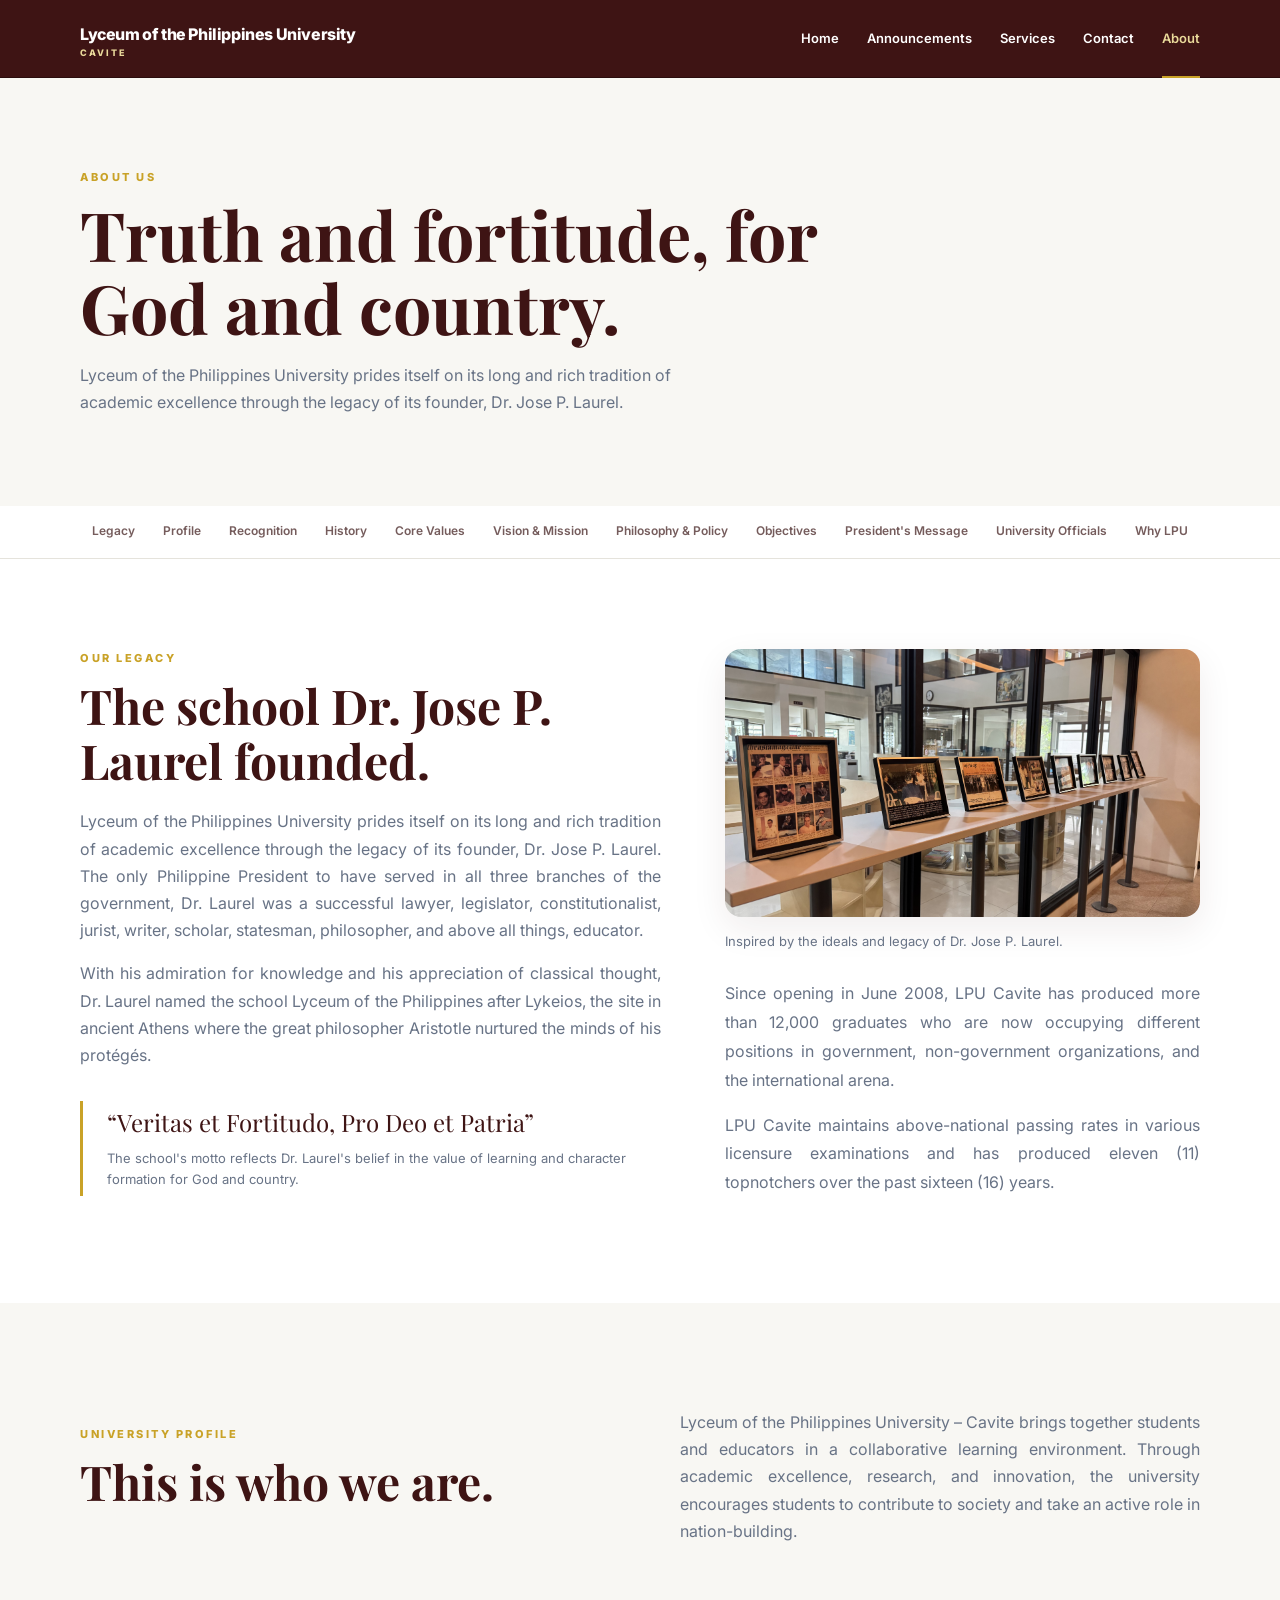
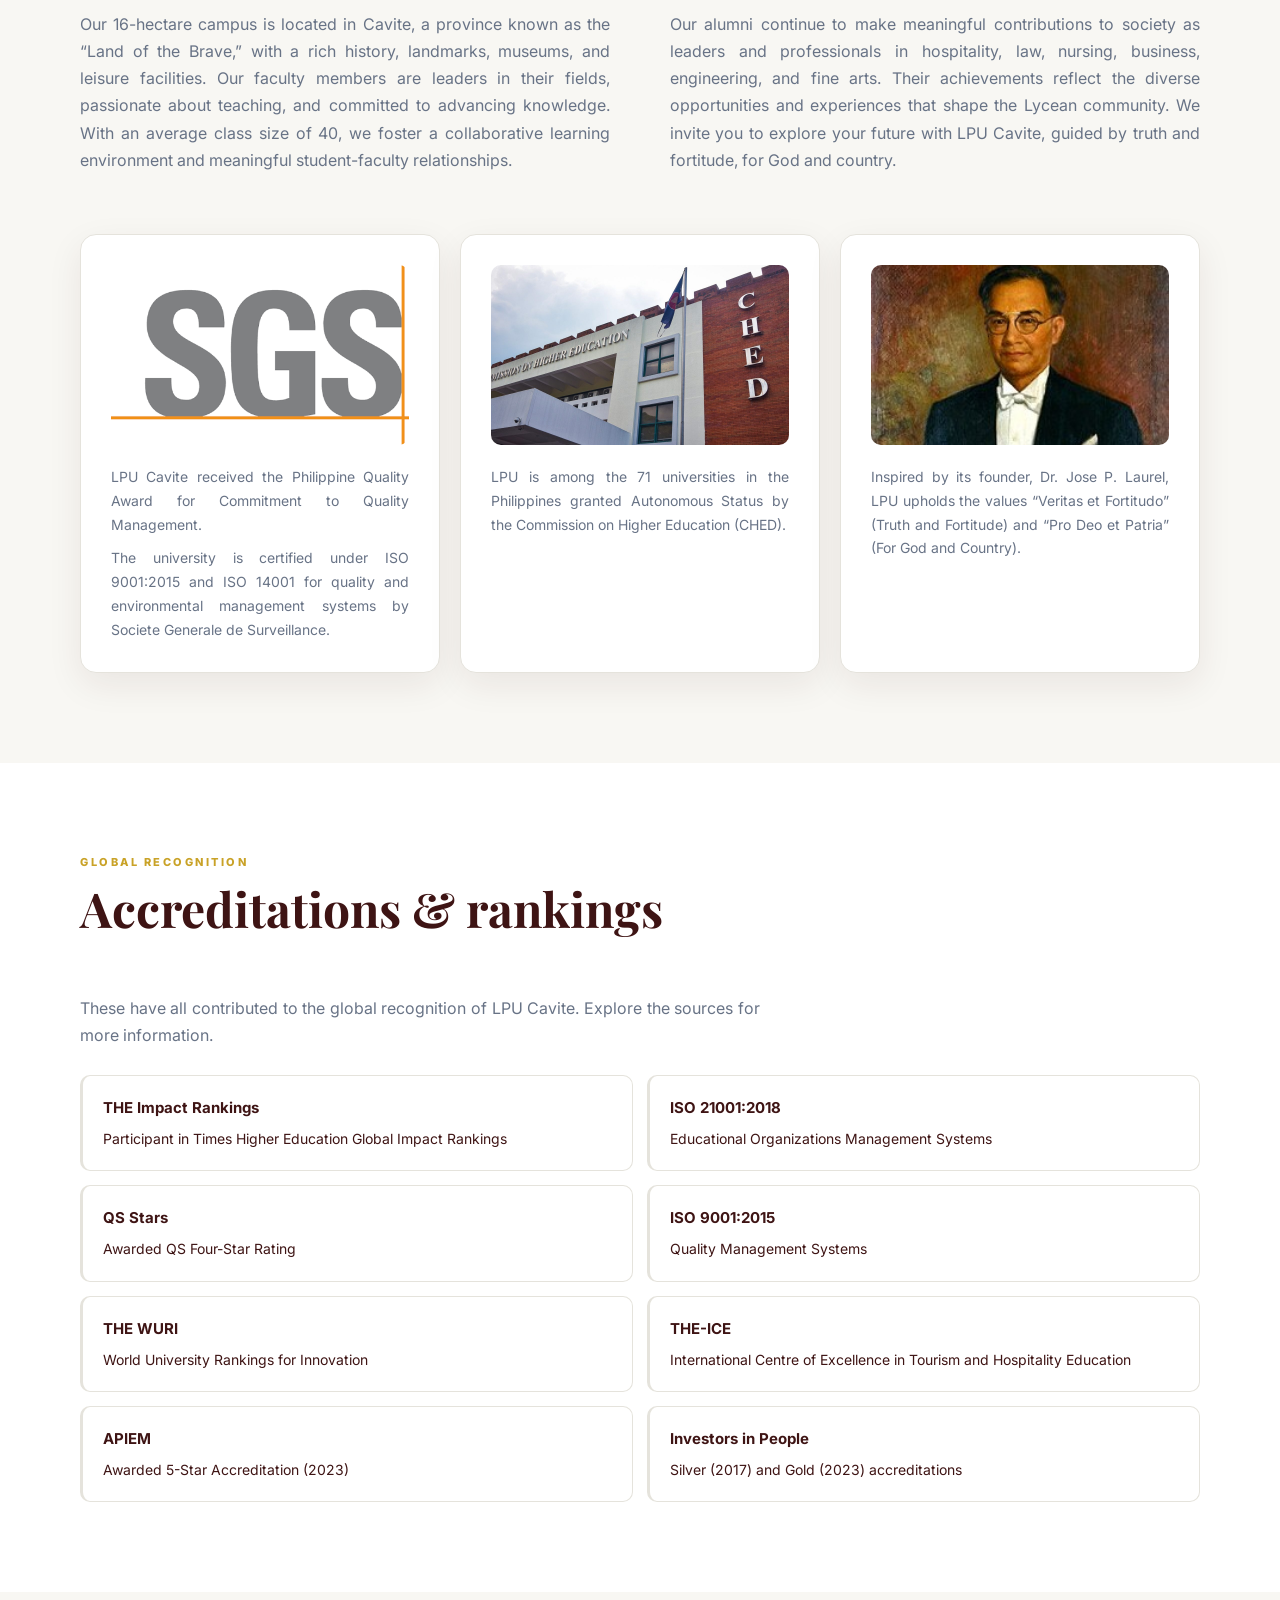
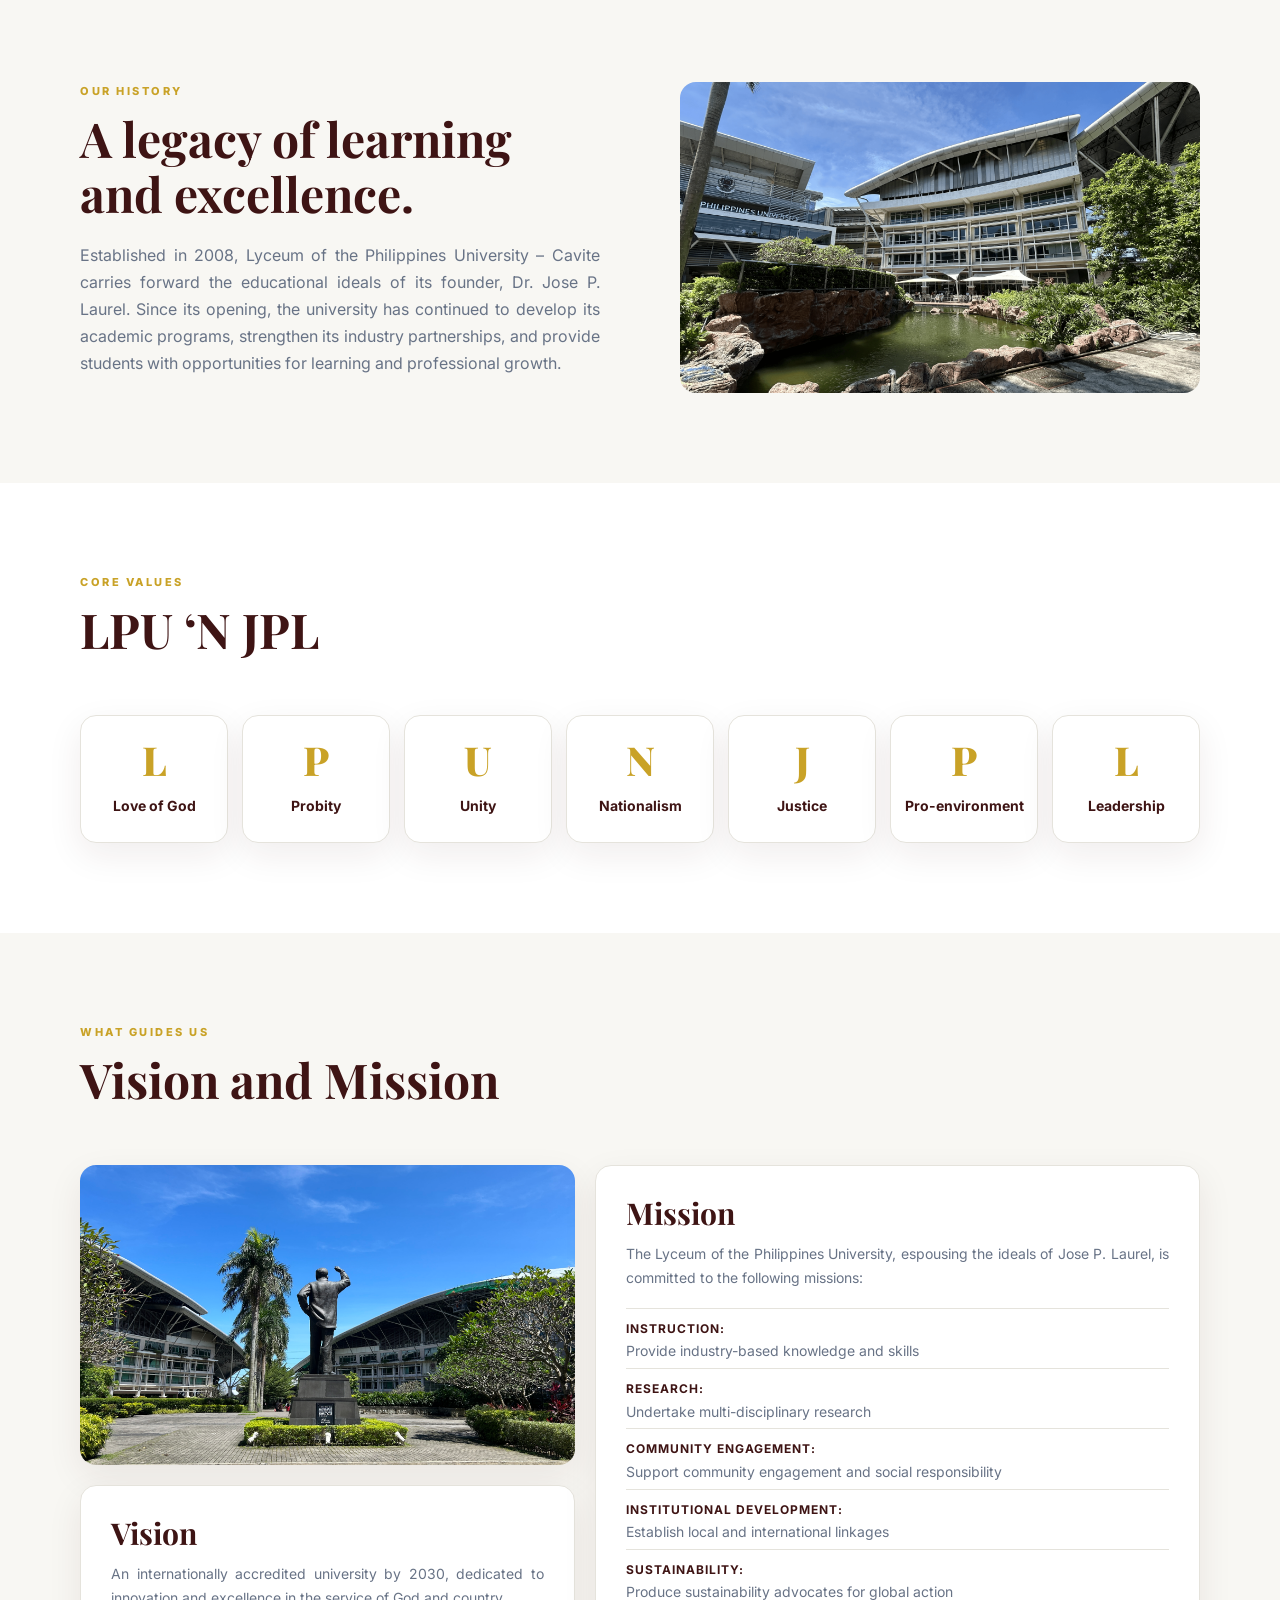
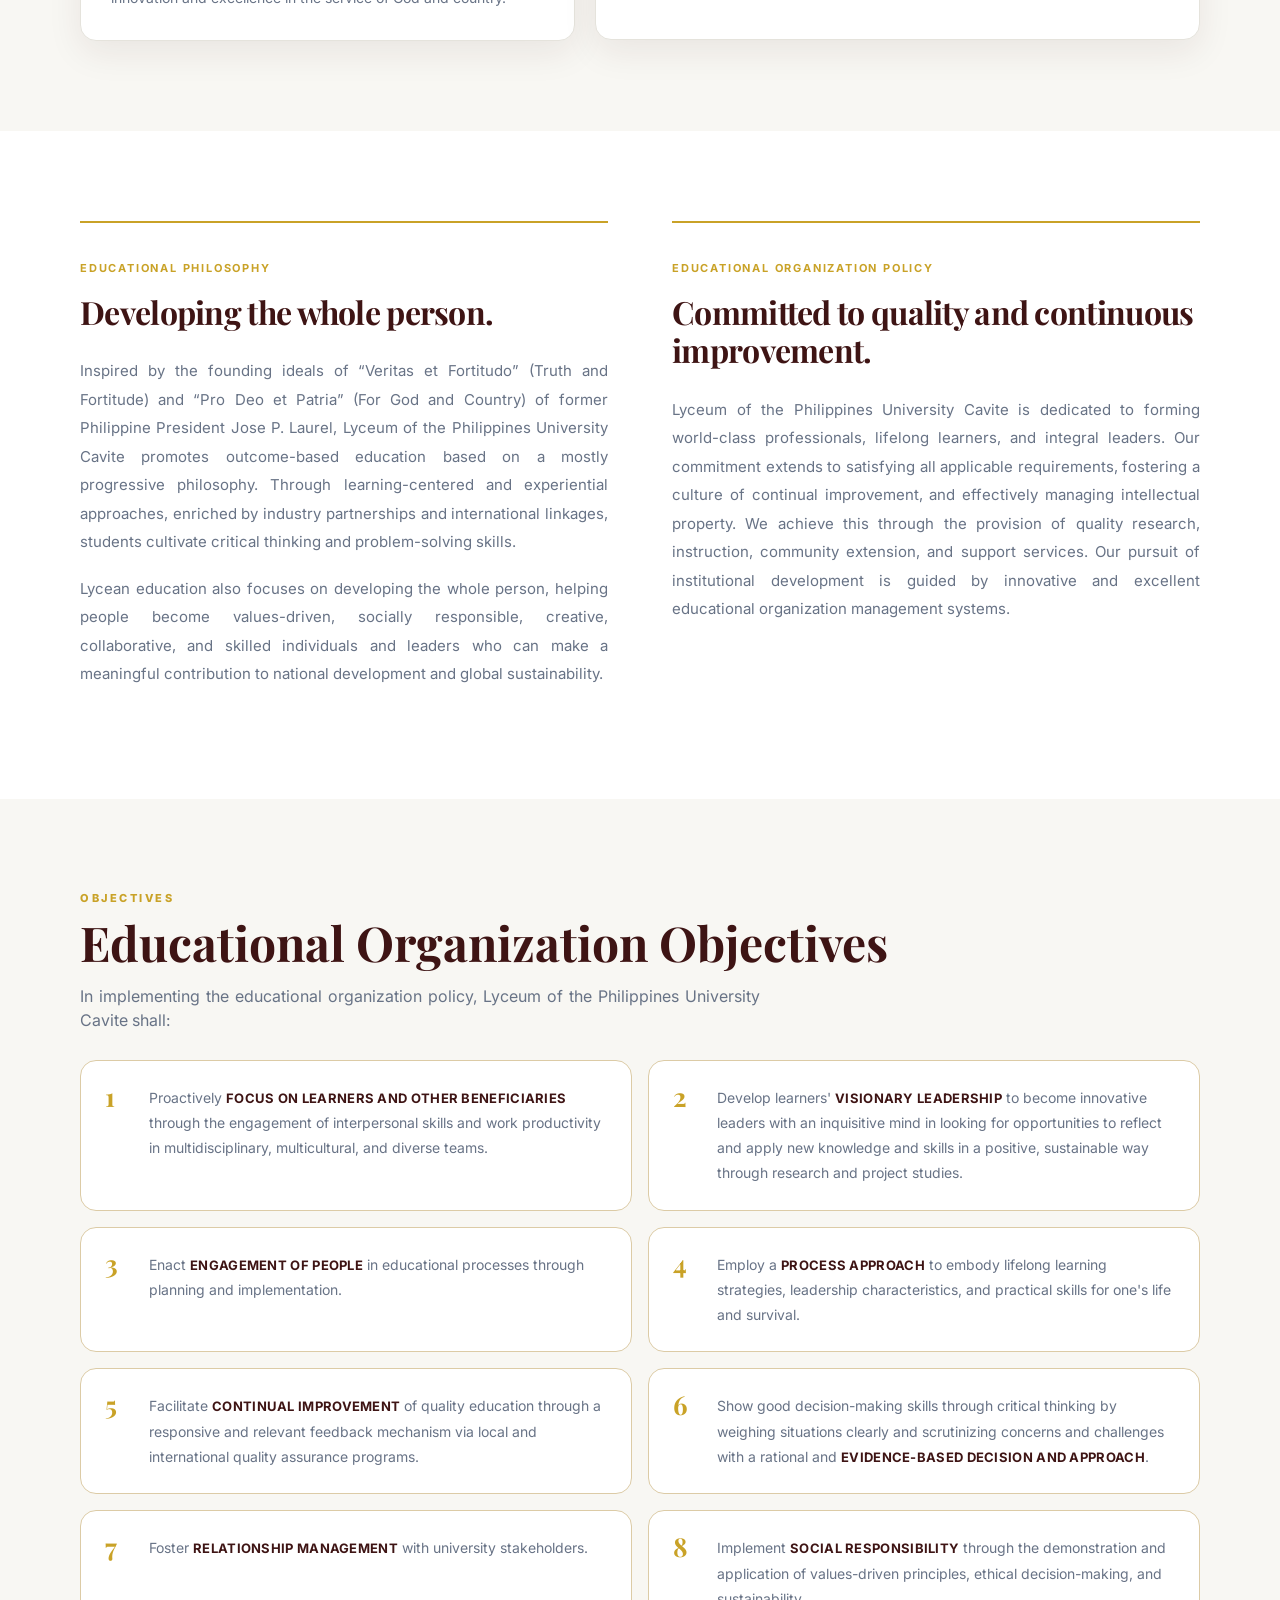
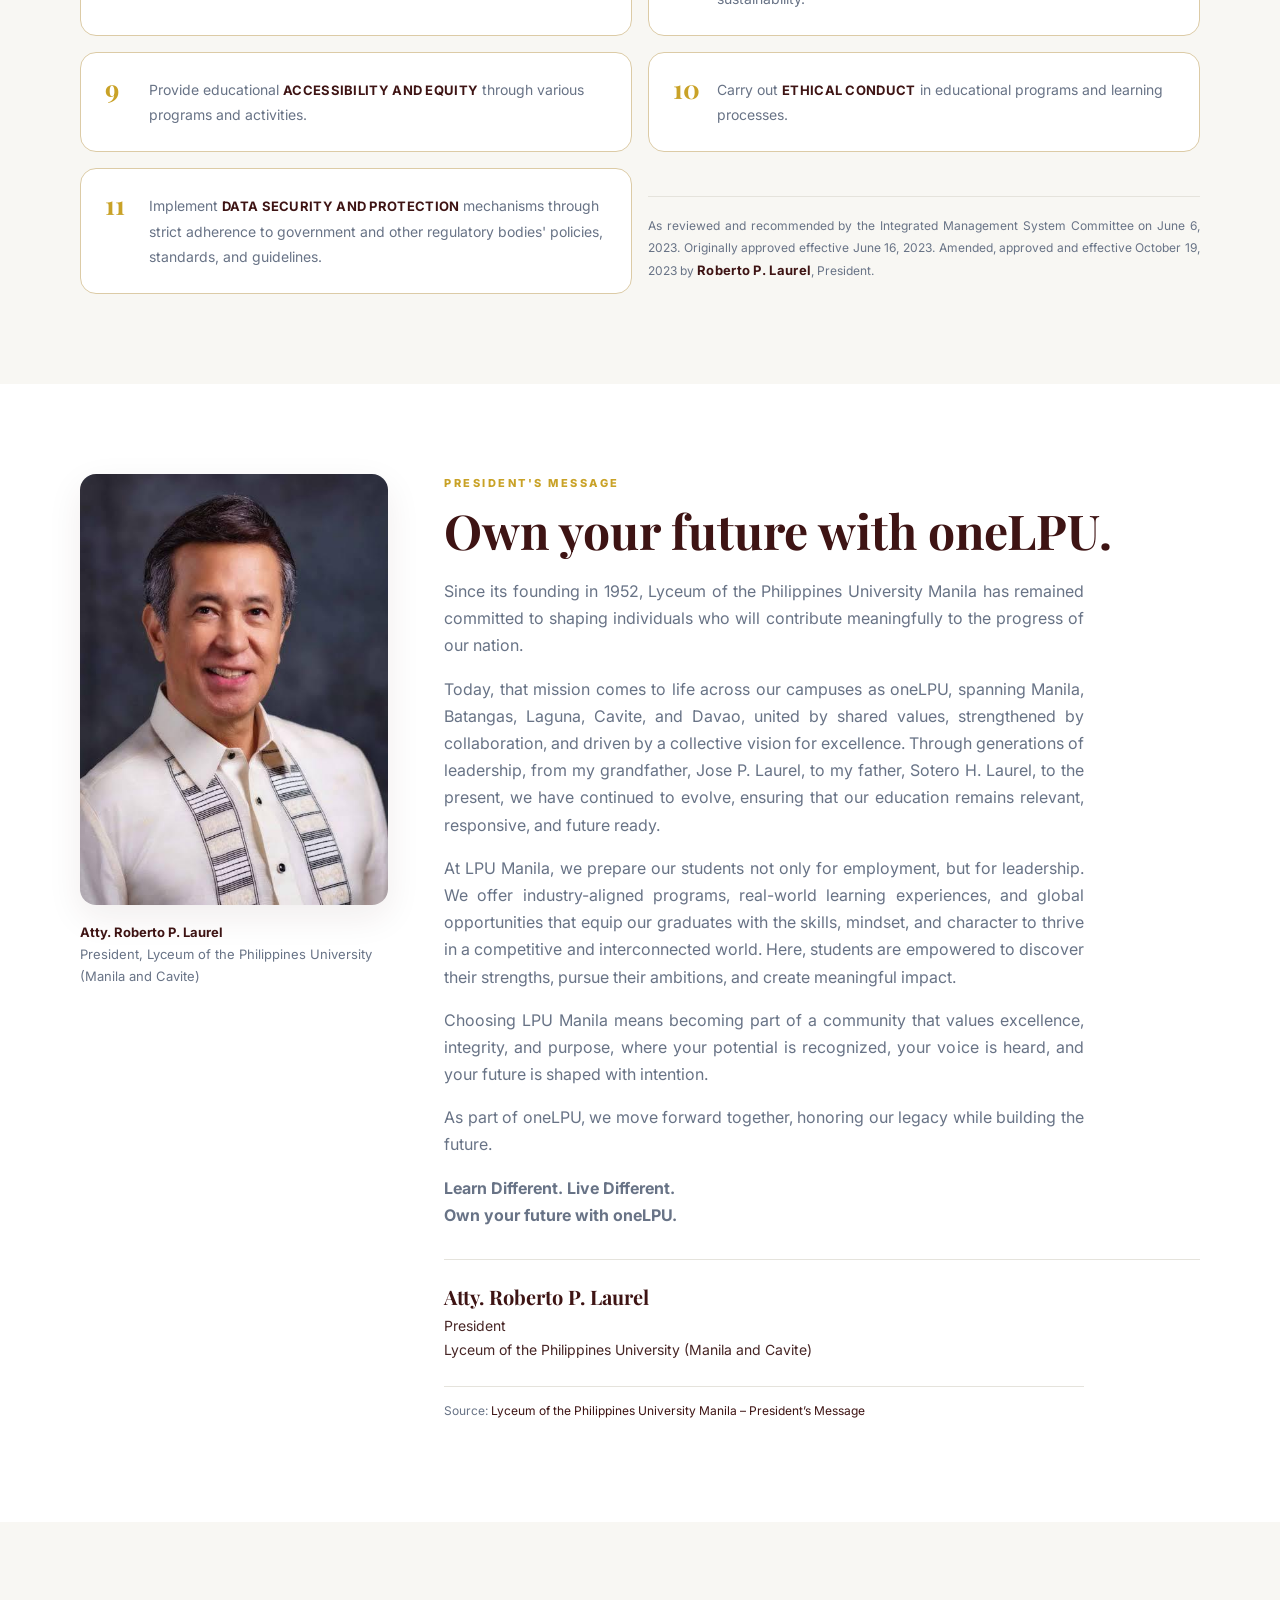
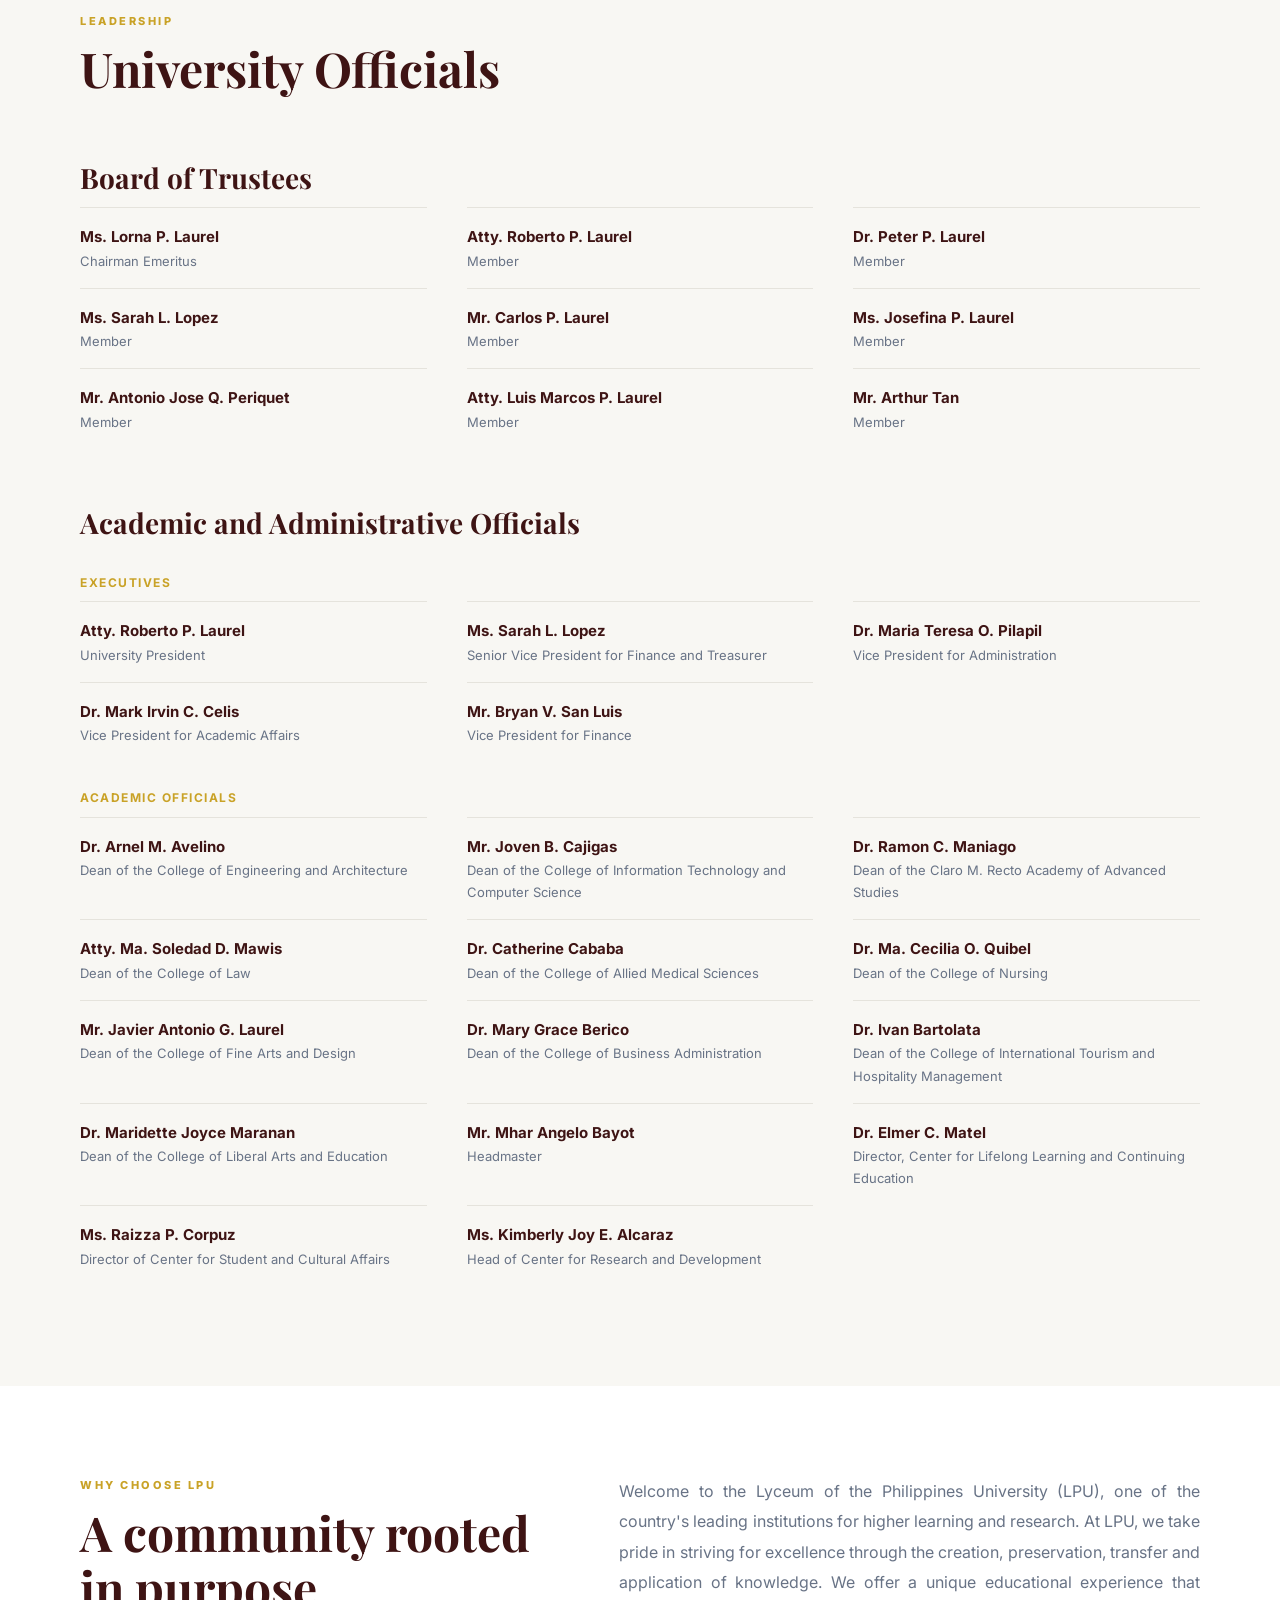
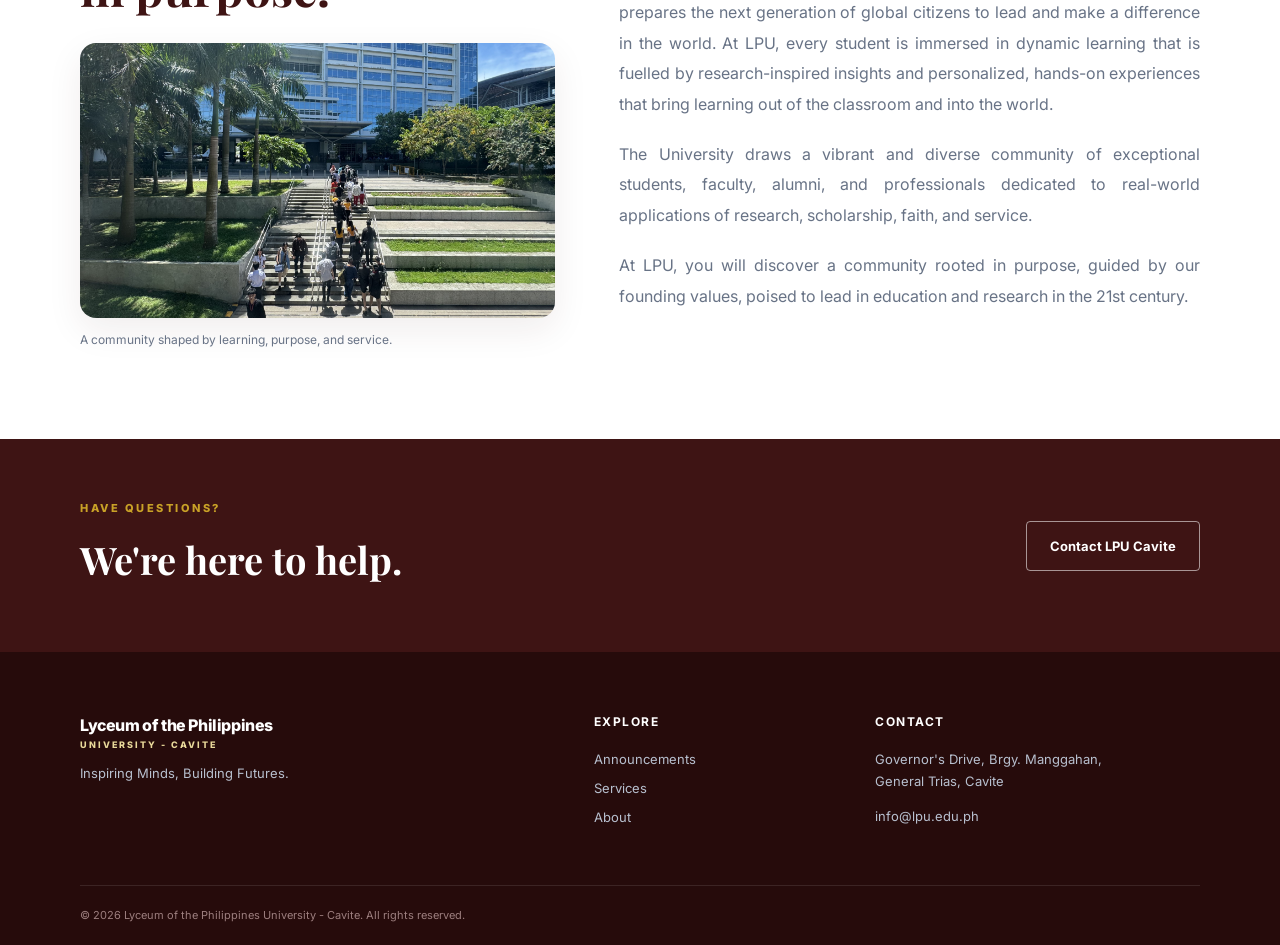
==== commit a018f88b: "Fixed sub nav" ====
--- a/LPU_HCI_Website/about.html
+++ b/LPU_HCI_Website/about.html
@@ -7,31 +7,21 @@
     <link rel="stylesheet" href="style.css">
 </head>
 
-<header class="site-header">
-  <div class="container nav-wrap">
-    <a class="logo" href="index.html">
-      <span>Lyceum of the Philippines University <small>Cavite</small></span>
-    </a>
-
-    <input type="checkbox" id="menu-toggle" class="menu-toggle">
-
-    <label for="menu-toggle" class="menu-icon">
-      <span></span>
-      <span></span>
-      <span></span>
-      <span class="sr-only">Toggle navigation</span>
-    </label>
-
-    <nav class="site-nav">
-      <a href="index.html">Home</a>
-      <a href="announcements.html">Announcements</a>
-      <a href="services.html">Services</a>
-      <a href="contact.html">Contact</a>
-      <a class="active" href="about.html">About</a>
-    </nav>
-  </div>
-</header>
-
+<body class="about-page">
+    <header class="site-header">
+        <div class="container nav-wrap">
+          <a class="logo" href="index.html">
+            <span>Lyceum of the Philippines University <small>Cavite</small></span>
+          </a>
+        <nav>
+            <a href="index.html">Home</a>
+            <a href="announcements.html">Announcements</a>
+            <a href="services.html">Services</a>
+            <a href="contact.html">Contact</a>
+            <a class="active" href="about.html">About</a>
+        </nav>
+        </div>
+    </header>
 
     <main>
 
@@ -49,29 +39,38 @@
 
     <!-- in-page navigation -->
     <nav class="about-subnav" aria-label="On this page">
-      <div class="container">
-        <input type="checkbox" id="about-menu-toggle" class="about-menu-toggle">
-
-        <label for="about-menu-toggle" class="about-menu-label">
-          <span>Explore About</span>
-          <span class="about-menu-arrow">⌄</span>
-        </label>
-
-        <div class="about-subnav-links">
-          <a href="#legacy">Legacy</a>
-          <a href="#profile">Profile</a>
-          <a href="#recognition">Recognition</a>
-          <a href="#history">History</a>
-          <a href="#values">Core Values</a>
-          <a href="#vision-mission">Vision &amp; Mission</a>
-          <a href="#philosophy">Philosophy &amp; Policy</a>
-          <a href="#objectives">Objectives</a>
-          <a href="#president">President's Message</a>
-          <a href="#officials">University Officials</a>
-          <a href="#why-lpu">Why LPU</a>
-        </div>
-      </div>
+        <div class="container">
+
+            <!-- Mobile-only toggle -->
+            <input
+                type="checkbox"
+                id="about-menu-toggle"
+                class="about-menu-toggle"
+            >
+
+            <label for="about-menu-toggle" class="about-menu-label">
+                <span>Explore About</span>
+                <span class="about-menu-arrow">⌄</span>
+            </label>
+
+            <!-- Original navigation links -->
+            <div class="about-subnav-links">
+                <a href="#legacy">Legacy</a>
+                <a href="#profile">Profile</a>
+                <a href="#recognition">Recognition</a>
+                <a href="#history">History</a>
+                <a href="#values">Core Values</a>
+                <a href="#vision-mission">Vision &amp; Mission</a>
+                <a href="#philosophy">Philosophy &amp; Policy</a>
+                <a href="#objectives">Objectives</a>
+                <a href="#president">President's Message</a>
+                <a href="#officials">University Officials</a>
+                <a href="#why-lpu">Why LPU</a>
+            </div>
+
+        </div>
     </nav>
+
 
 
     <!-- legacy -->
--- a/LPU_HCI_Website/style.css
+++ b/LPU_HCI_Website/style.css
@@ -641,6 +641,17 @@
 .about-subnav a:hover{
     color:var(--gold);
     border-bottom-color:var(--gold)
+}
+
+
+/* Desktop: preserve original navigation */
+.about-menu-toggle,
+.about-menu-label {
+    display: none;
+}
+
+.about-subnav-links {
+    display: contents;
 }
 
 /* active section */
@@ -1623,11 +1634,9 @@
 }
 
 
-
-
 /* MOBILE HAMBURGER MENU */
 
-/* Desktop: keep the original navigation */
+/* Desktop: keep the original main navigation */
 .menu-toggle,
 .menu-icon,
 .sr-only {
@@ -1638,7 +1647,8 @@
     display: flex;
 }
 
-/* Mobile only */
+
+/* Mobile only: hamburger navigation */
 @media (max-width: 650px) {
 
     /* Header layout */
@@ -1679,7 +1689,7 @@
         white-space: nowrap;
     }
 
-    /* White hamburger on the right */
+    /* Hamburger icon */
     .menu-icon {
         display: flex;
         flex-shrink: 0;
@@ -1775,6 +1785,7 @@
 
 /* Fix mobile header alignment */
 @media (max-width: 650px) {
+
     .nav-wrap {
         display: flex;
         flex-direction: row;
@@ -1812,8 +1823,10 @@
 }
 
 
+
 /* MOBILE ABOUT FLOATING NAVIGATOR */
 @media (max-width: 650px) {
+
     .about-subnav {
         position: static;
         height: 0;
@@ -1848,27 +1861,23 @@
         bottom: 35px;
         transform: none;
         z-index: 1002;
-
         align-items: center;
         justify-content: center;
         width: 44px;
         height: 60px;
         padding: 0 8px;
         box-sizing: border-box;
-
         color: var(--navy);
         background: rgba(255, 255, 255, 0.35);
         border: 1px solid rgba(20, 35, 60, 0.10);
         border-right: 0;
         border-radius: 10px 0 0 10px;
         box-shadow: 0 2px 8px rgba(0, 0, 0, 0.06);
-
         backdrop-filter: none;
         -webkit-backdrop-filter: none;
         cursor: pointer;
     }
 
-    /* Hide label text visually */
     .about-menu-label > span:first-child {
         position: absolute;
         width: 1px;
@@ -1880,7 +1889,6 @@
         white-space: nowrap;
     }
 
-    /* Arrow icon */
     .about-menu-arrow {
         display: flex;
         align-items: center;
@@ -1901,7 +1909,7 @@
         transform: rotate(45deg);
     }
 
-    /* Section links panel */
+    /* Floating links panel */
     .about-subnav-links {
         display: none;
         position: fixed;
@@ -1910,7 +1918,6 @@
         bottom: 35px;
         transform: none;
         z-index: 1001;
-
         flex-direction: column;
         align-items: stretch;
         gap: 3px;
@@ -1918,36 +1925,41 @@
         max-height: 70vh;
         overflow-y: auto;
         padding: 10px;
-
+        box-sizing: border-box;
         background: rgba(255, 255, 255, 0.90);
         border: 1px solid rgba(227, 231, 237, 0.35);
         border-radius: 12px;
         box-shadow: 0 4px 12px rgba(20, 35, 60, 0.08);
-
         backdrop-filter: none;
         -webkit-backdrop-filter: none;
     }
 
-    .about-subnav-links a {
+    /* Override original desktop link spacing on mobile only */
+    .about-subnav .about-subnav-links a {
         display: block;
         padding: 11px 12px;
         color: var(--navy);
+        font-size: 13px;
+        font-weight: 400;
+        line-height: 1.4;
+        border: 0;
         border-radius: 7px;
-        font-size: 13px;
-        line-height: 1.4;
         text-decoration: none;
-    }
-
-    .about-subnav-links a:hover {
+        white-space: normal;
+    }
+
+    .about-subnav .about-subnav-links a:hover {
         background: rgba(20, 35, 60, 0.08);
-    }
-
-    /* Open menu */
+        color: var(--navy);
+        border: 0;
+    }
+
+    /* Open menu when tapped */
     .about-menu-toggle:checked ~ .about-subnav-links {
         display: flex;
     }
 
-    /* Point arrow left while open */
+    /* Rotate arrow when open */
     .about-menu-toggle:checked + .about-menu-label
     .about-menu-arrow::before {
         transform: rotate(225deg);
